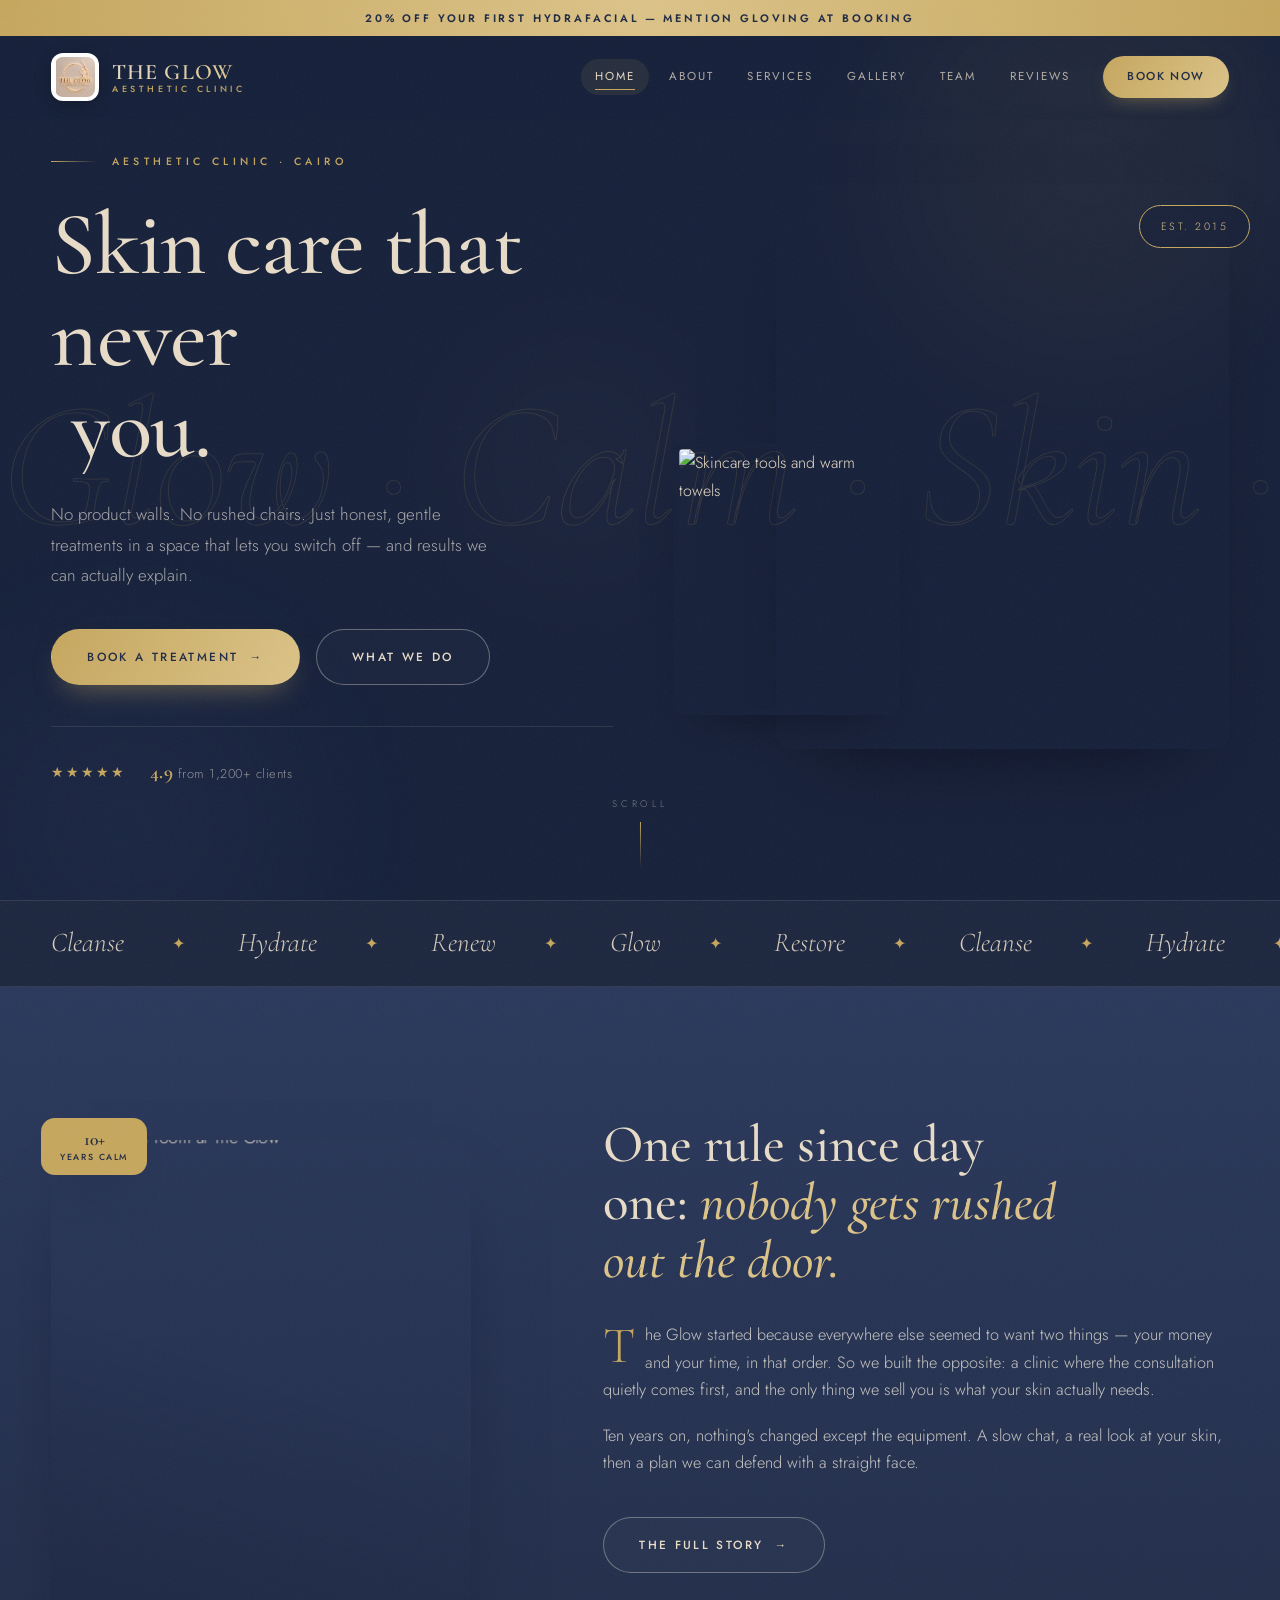
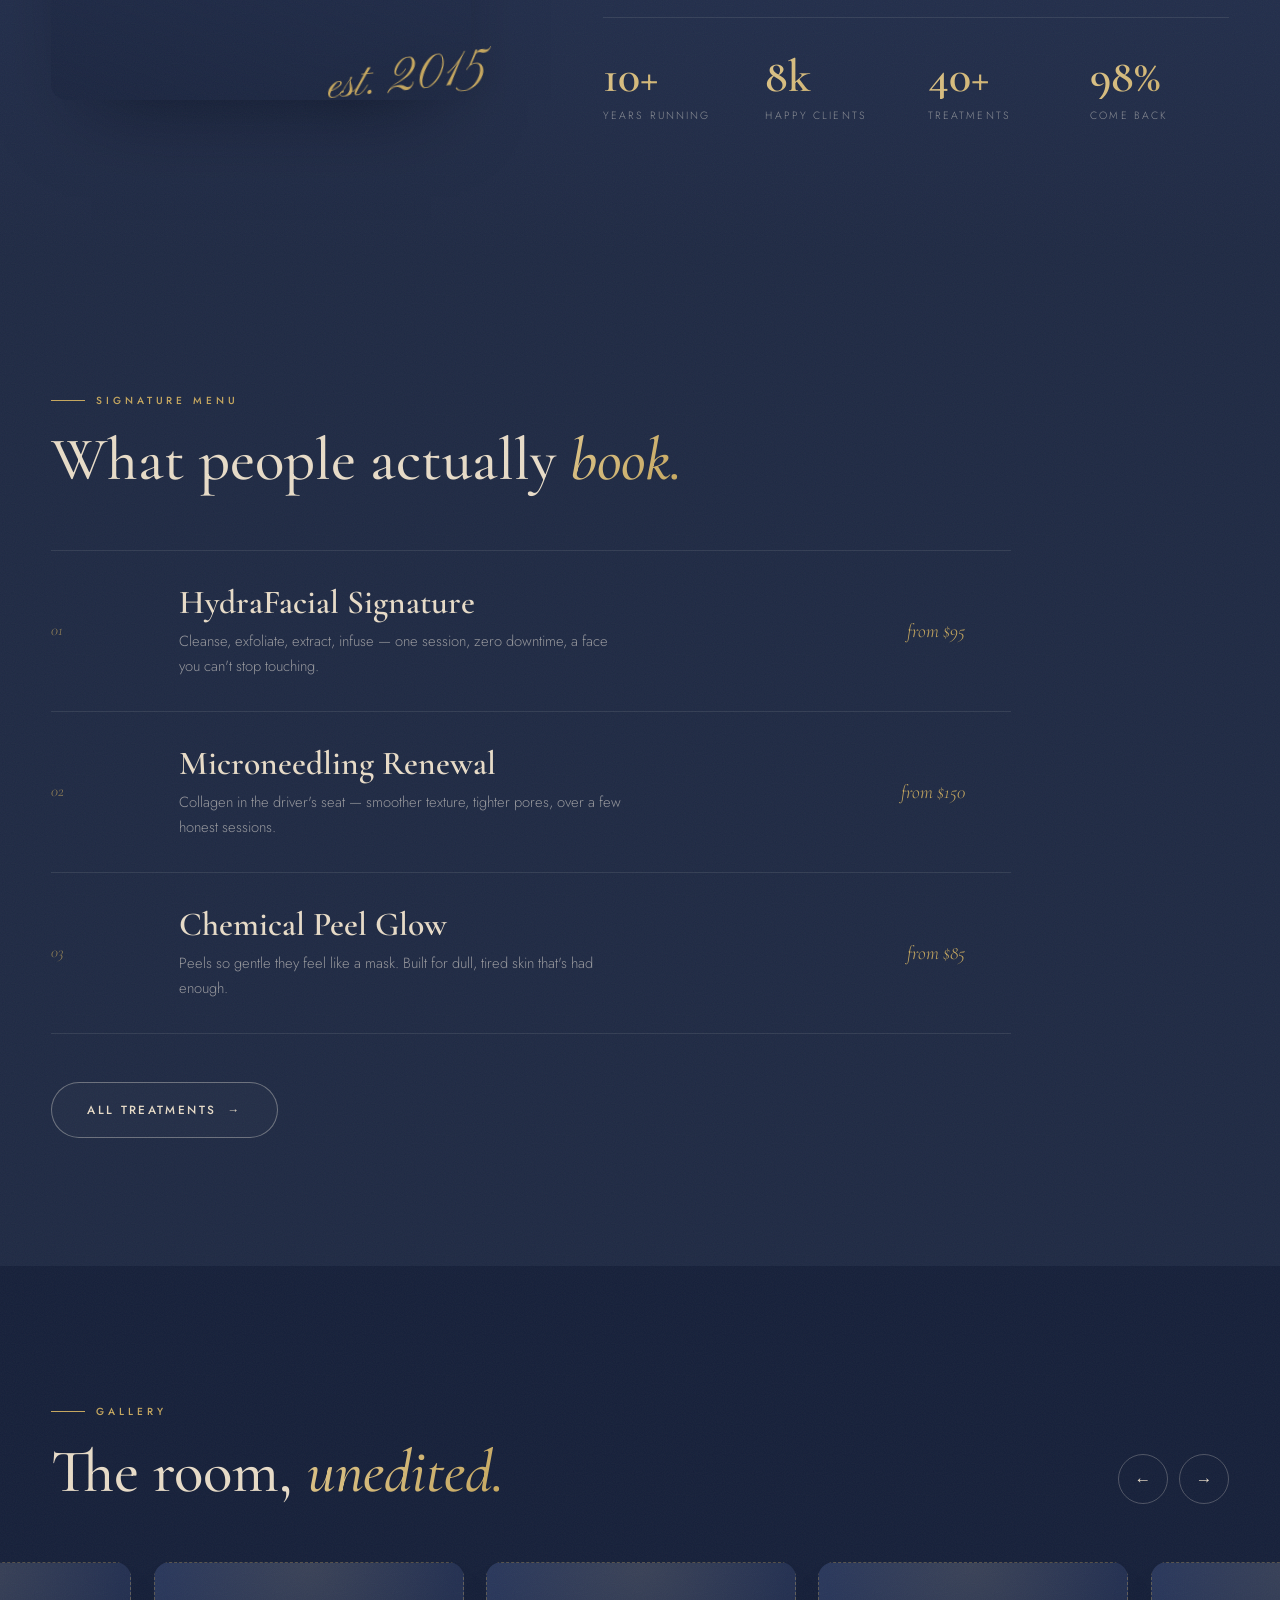
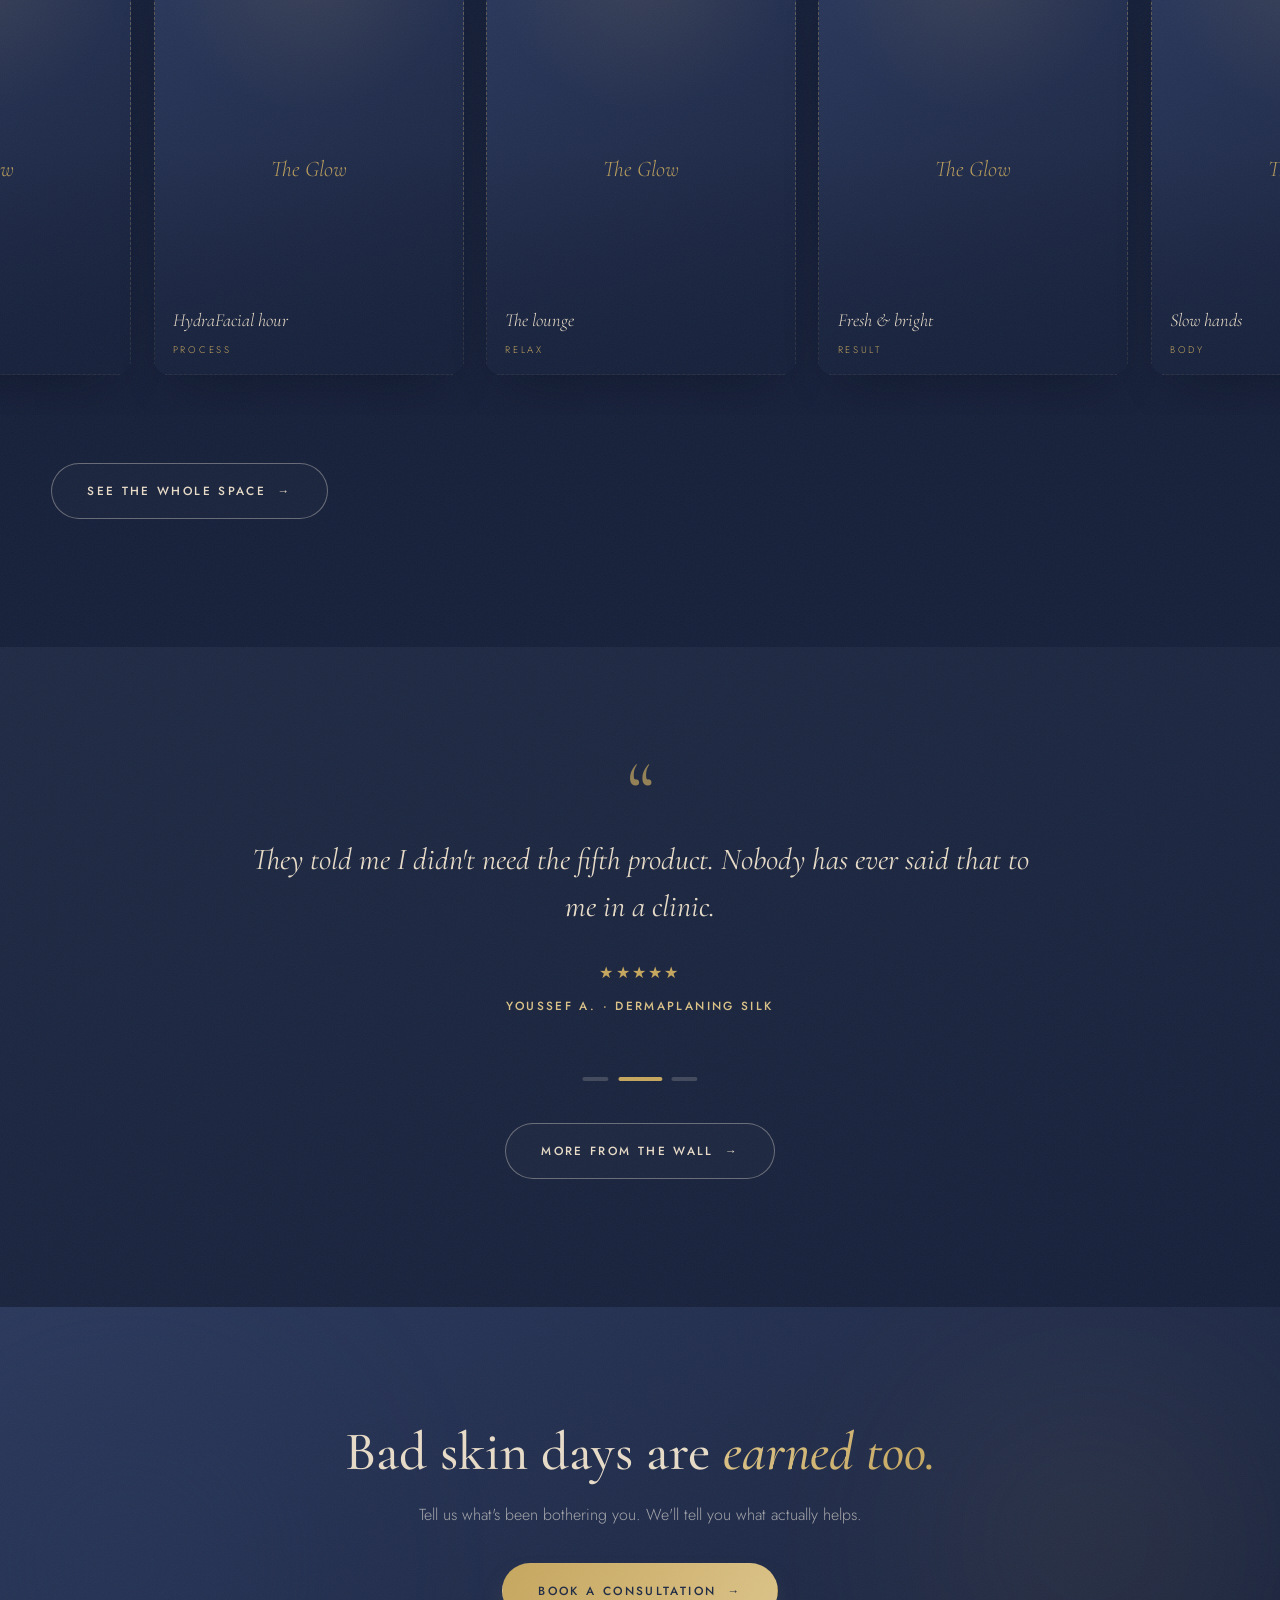
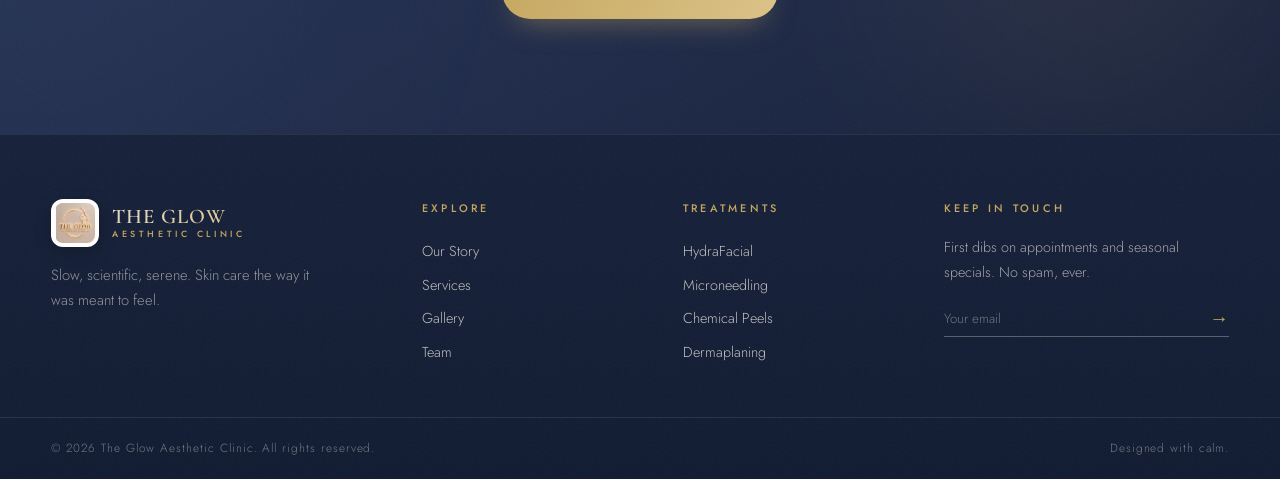
==== index.html @ 3f2040c8 "Initial commit: The Glow aesthetic clinic website" ====
<!DOCTYPE html>
<html lang="en">
<head>
  <meta charset="UTF-8">
  <meta name="viewport" content="width=device-width, initial-scale=1.0">
  <title>The Glow — Aesthetic Clinic</title>
  <meta name="description" content="The Glow Aesthetic Clinic — modern, calm skin rituals designed around you.">
  <link rel="preconnect" href="https://fonts.googleapis.com">
  <link rel="preconnect" href="https://fonts.gstatic.com" crossorigin>
  <link href="https://fonts.googleapis.com/css2?family=Cormorant+Garamond:ital,wght@0,300;0,400;0,500;0,600;0,700;1,300;1,400;1,500;1,600&family=Jost:wght@200;300;400;500;600&family=Pinyon+Script&display=swap" rel="stylesheet">
  <link rel="stylesheet" href="css/style.css">
</head>
<body>

  <div class="progress-bar"></div>

  <div class="loader" aria-hidden="true">
    <div class="ring"><img src="assets/logo.jpg" alt=""></div>
  </div>

  <header class="site-header" id="siteHeader">
    <div class="announce">20% off your first HydraFacial — mention GLOVING at booking</div>
    <div class="container header-inner">
      <a href="index.html" class="brand" aria-label="The Glow — home">
        <img class="brand-mark" src="assets/logo.jpg" alt="The Glow logo">
        <span class="brand-text">
          <span class="brand-name">The Glow</span>
          <span class="brand-sub">Aesthetic Clinic</span>
        </span>
      </a>
      <nav class="nav" aria-label="Primary">
        <a href="index.html" class="nav-link active">Home</a>
        <a href="about.html" class="nav-link">About</a>
        <a href="services.html" class="nav-link">Services</a>
        <a href="gallery.html" class="nav-link">Gallery</a>
        <a href="team.html" class="nav-link">Team</a>
        <a href="reviews.html" class="nav-link">Reviews</a>
        <a href="contact.html" class="nav-link nav-cta">Book Now</a>
      </nav>
      <button class="nav-toggle" id="navToggle" aria-label="Open menu" aria-expanded="false">
        <span></span><span></span><span></span>
      </button>
    </div>
  </header>

  <div class="mobile-menu" id="mobileMenu" aria-hidden="true">
    <nav aria-label="Mobile">
      <a href="index.html">Home</a>
      <a href="about.html">About</a>
      <a href="services.html">Services</a>
      <a href="gallery.html">Gallery</a>
      <a href="team.html">Team</a>
      <a href="reviews.html">Reviews</a>
      <a href="contact.html" class="mobile-cta">Book Now</a>
    </nav>
  </div>

  <main>

    <section class="hero" id="home">
      <div class="aurora" aria-hidden="true"><span class="blob b1"></span><span class="blob b2"></span><span class="blob b3"></span></div>
      <span class="watermark" aria-hidden="true">Glow · Calm · Skin · Glow · Calm · Skin · </span>

      <div class="container hero-grid">
        <div class="hero-copy">
          <p class="hero-overline">Aesthetic Clinic · Cairo</p>
          <h1 class="hero-title">
            <span class="line"><span>Skin care that</span></span>
            <span class="line"><span>never&nbsp;<span class="rot-wrap"><span class="rot" id="rot" data-words="hurried,rushed,pushy,sold">hurried</span></span>&nbsp;you.</span></span>
          </h1>
          <p class="hero-sub">No product walls. No rushed chairs. Just honest, gentle treatments in a space that lets you switch off — and results we can actually explain.</p>
          <div class="hero-cta">
            <a href="contact.html" class="btn btn-primary">Book a treatment <span class="arrow">→</span></a>
            <a href="services.html" class="btn btn-ghost">What we do</a>
          </div>
          <div class="hero-trust">
            <div class="stars" aria-label="Rated 4.9 out of 5"><span>★</span><span>★</span><span>★</span><span>★</span><span>★</span></div>
            <p><strong>4.9</strong> from 1,200+ clients</p>
          </div>
        </div>

        <div class="hero-media">
          <figure class="hero-main">
            <img src="assets/gallery/hero-1.jpg" alt="Client relaxing during a facial at The Glow">
          </figure>
          <figure class="hero-accent">
            <img src="assets/gallery/hero-2.jpg" alt="Skincare tools and warm towels">
          </figure>
          <span class="hero-chip">Est. 2015</span>
        </div>
      </div>

      <div class="hero-scroll" aria-hidden="true">Scroll</div>
    </section>

    <div class="marquee" aria-hidden="true">
      <div class="container">
        <div class="marquee-track">
          <span>Cleanse</span><span class="hl">✦</span><span>Hydrate</span><span class="hl">✦</span><span>Renew</span><span class="hl">✦</span><span>Glow</span><span class="hl">✦</span><span>Restore</span><span class="hl">✦</span>
          <span>Cleanse</span><span class="hl">✦</span><span>Hydrate</span><span class="hl">✦</span><span>Renew</span><span class="hl">✦</span><span>Glow</span><span class="hl">✦</span><span>Restore</span><span class="hl">✦</span>
        </div>
      </div>
    </div>

    <section class="story section" id="story">
      <div class="container story-grid">
        <div class="story-visual reveal reveal-left">
          <figure class="story-media">
            <img src="assets/gallery/about.jpg" alt="The treatment room at The Glow">
          </figure>
          <span class="story-stamp">est. 2015</span>
          <span class="story-exp">10+<small>Years calm</small></span>
        </div>
        <div class="story-copy">
          <h2 class="story-heading reveal">One rule since day one: <em>nobody gets rushed out the door.</em></h2>
          <div class="body-text reveal" style="--d:.1s">
            <p>The Glow started because everywhere else seemed to want two things — your money and your time, in that order. So we built the opposite: a clinic where the consultation quietly comes first, and the only thing we sell you is what your skin actually needs.</p>
            <p>Ten years on, nothing's changed except the equipment. A slow chat, a real look at your skin, then a plan we can defend with a straight face.</p>
          </div>
          <a href="about.html" class="btn btn-ghost reveal" style="--d:.16s">The full story <span class="arrow">→</span></a>
          <div class="stats reveal" style="--d:.22s">
            <div class="stat">
              <span class="stat-num" data-count="10" data-suffix="+">0</span>
              <span class="stat-label">Years running</span>
            </div>
            <div class="stat">
              <span class="stat-num" data-count="8" data-suffix="k">0</span>
              <span class="stat-label">Happy clients</span>
            </div>
            <div class="stat">
              <span class="stat-num" data-count="40" data-suffix="+">0</span>
              <span class="stat-label">Treatments</span>
            </div>
            <div class="stat">
              <span class="stat-num" data-count="98" data-suffix="%">0</span>
              <span class="stat-label">Come back</span>
            </div>
          </div>
        </div>
      </div>
    </section>

    <section class="services section" id="services">
      <div class="container">
        <div class="section-head">
          <p class="eyebrow reveal">Signature menu</p>
          <h2 class="section-title reveal" style="--d:.08s">What people actually <em>book.</em></h2>
        </div>
        <div class="svc-list">
          <article class="svc-row reveal" onclick="location.href='services.html'">
            <span class="svc-index">01</span>
            <div>
              <h3>HydraFacial Signature</h3>
              <p>Cleanse, exfoliate, extract, infuse — one session, zero downtime, a face you can't stop touching.</p>
            </div>
            <div class="svc-meta">
              <span class="svc-price">from $95</span>
              <span class="svc-arrow">→</span>
            </div>
          </article>
          <article class="svc-row reveal" style="--d:.08s" onclick="location.href='services.html'">
            <span class="svc-index">02</span>
            <div>
              <h3>Microneedling Renewal</h3>
              <p>Collagen in the driver's seat — smoother texture, tighter pores, over a few honest sessions.</p>
            </div>
            <div class="svc-meta">
              <span class="svc-price">from $150</span>
              <span class="svc-arrow">→</span>
            </div>
          </article>
          <article class="svc-row reveal" style="--d:.16s" onclick="location.href='services.html'">
            <span class="svc-index">03</span>
            <div>
              <h3>Chemical Peel Glow</h3>
              <p>Peels so gentle they feel like a mask. Built for dull, tired skin that's had enough.</p>
            </div>
            <div class="svc-meta">
              <span class="svc-price">from $85</span>
              <span class="svc-arrow">→</span>
            </div>
          </article>
        </div>
        <a href="services.html" class="btn btn-ghost reveal mt-3">All treatments <span class="arrow">→</span></a>
      </div>
    </section>

    <section class="gallery section" id="gallery">
      <div class="container">
        <div class="section-head" style="display:flex;align-items:flex-end;justify-content:space-between;gap:1.5rem;flex-wrap:wrap">
          <div>
            <p class="eyebrow reveal">Gallery</p>
            <h2 class="section-title reveal" style="--d:.08s">The room, <em>unedited.</em></h2>
          </div>
          <div class="gallery-nav reveal" style="--d:.14s">
            <button class="nav-btn" id="galleryPrev" aria-label="Scroll left">←</button>
            <button class="nav-btn" id="galleryNext" aria-label="Scroll right">→</button>
          </div>
        </div>
      </div>
      <div class="gallery-track" id="autoTrack">
        <figure class="g-card">
          <img src="assets/gallery/glow-1.jpg" alt="The calm treatment room" loading="lazy">
          <figcaption>The calm room<small>Treatment</small></figcaption>
        </figure>
        <figure class="g-card">
          <img src="assets/gallery/glow-2.jpg" alt="HydraFacial in progress" loading="lazy">
          <figcaption>HydraFacial hour<small>Process</small></figcaption>
        </figure>
        <figure class="g-card">
          <img src="assets/gallery/glow-3.jpg" alt="The lounge" loading="lazy">
          <figcaption>The lounge<small>Relax</small></figcaption>
        </figure>
        <figure class="g-card">
          <img src="assets/gallery/glow-4.jpg" alt="Fresh after treatment" loading="lazy">
          <figcaption>Fresh &amp; bright<small>Result</small></figcaption>
        </figure>
        <figure class="g-card">
          <img src="assets/gallery/glow-5.jpg" alt="Massage detail" loading="lazy">
          <figcaption>Slow hands<small>Body</small></figcaption>
        </figure>
      </div>
      <div class="container">
        <a href="gallery.html" class="btn btn-ghost reveal mt-3">See the whole space <span class="arrow">→</span></a>
      </div>
    </section>

    <section class="reviews section">
      <div class="container">
        <div class="review-stage">
          <div class="review-slide active">
            <span class="quote-mark">“</span>
            <blockquote><p>Came in stressed, left lighter. Nobody tried to sell me anything once.</p></blockquote>
            <footer>
              <div class="stars">★★★★★</div>
              <cite>Sarah M. · HydraFacial Signature</cite>
            </footer>
          </div>
          <div class="review-slide">
            <span class="quote-mark">“</span>
            <blockquote><p>They told me I didn't need the fifth product. Nobody has ever said that to me in a clinic.</p></blockquote>
            <footer>
              <div class="stars">★★★★★</div>
              <cite>Youssef A. · Dermaplaning Silk</cite>
            </footer>
          </div>
          <div class="review-slide">
            <span class="quote-mark">“</span>
            <blockquote><p>The room is silent, the products smell unreal, and nobody rushes you. Only place I trust with my face.</p></blockquote>
            <footer>
              <div class="stars">★★★★★</div>
              <cite>Lamar H. · Microneedling Renewal</cite>
            </footer>
          </div>
          <div class="review-dots">
            <button class="dot active" data-slide="0" aria-label="Review 1"></button>
            <button class="dot" data-slide="1" aria-label="Review 2"></button>
            <button class="dot" data-slide="2" aria-label="Review 3"></button>
          </div>
        </div>
        <div class="center mt-3">
          <a href="reviews.html" class="btn btn-ghost reveal">More from the wall <span class="arrow">→</span></a>
        </div>
      </div>
    </section>

    <section class="cta-band section">
      <div class="aurora" aria-hidden="true"><span class="blob b1"></span><span class="blob b2"></span></div>
      <div class="container">
        <h2>Bad skin days are <em>earned too.</em></h2>
        <p>Tell us what's been bothering you. We'll tell you what actually helps.</p>
        <a href="contact.html" class="btn btn-primary">Book a consultation <span class="arrow">→</span></a>
      </div>
    </section>

  </main>

  <footer class="footer">
    <div class="container footer-grid">
      <div class="footer-brand">
        <a href="index.html" class="brand">
          <img class="brand-mark" src="assets/logo.jpg" alt="The Glow logo">
          <span class="brand-text">
            <span class="brand-name">The Glow</span>
            <span class="brand-sub">Aesthetic Clinic</span>
          </span>
        </a>
        <p class="footer-note">Slow, scientific, serene. Skin care the way it was meant to feel.</p>
      </div>
      <div class="footer-col">
        <h4>Explore</h4>
        <a href="about.html">Our Story</a>
        <a href="services.html">Services</a>
        <a href="gallery.html">Gallery</a>
        <a href="team.html">Team</a>
      </div>
      <div class="footer-col">
        <h4>Treatments</h4>
        <a href="services.html">HydraFacial</a>
        <a href="services.html">Microneedling</a>
        <a href="services.html">Chemical Peels</a>
        <a href="services.html">Dermaplaning</a>
      </div>
      <div class="footer-col">
        <h4>Keep in touch</h4>
        <p class="footer-contact">First dibs on appointments and seasonal specials. No spam, ever.</p>
        <form class="newsletter" id="newsletterForm">
          <input type="email" placeholder="Your email" aria-label="Email address" required>
          <button type="submit" aria-label="Subscribe">→</button>
        </form>
      </div>
    </div>
    <div class="footer-bottom">
      <div class="container" style="display:flex;justify-content:space-between;gap:1rem;flex-wrap:wrap">
        <p>© <span id="year"></span> The Glow Aesthetic Clinic. All rights reserved.</p>
        <p>Designed with calm.</p>
      </div>
    </div>
  </footer>

  <button class="to-top" id="toTop" aria-label="Back to top">↑</button>

  <script src="js/main.js"></script>
</body>
</html>
---- css/style.css ----
/* ============================================================
   THE GLOW — AESTHETIC CLINIC
   Redesign v3 · alive motion system
   Palette kept: navy / beige / gold
   ============================================================ */
:root {
  --navy: #1F2A44;
  --navy-soft: #2A385C;
  --navy-deep: #16203A;
  --beige: #E8DCC8;
  --beige-light: #F5EFE3;
  --beige-pale: #FBF7EF;
  --gold: #C6A75E;
  --gold-light: #DCC388;
  --ink: #232C3F;
  --muted: #7A8498;
  --serif: "Cormorant Garamond", Georgia, serif;
  --sans: "Jost", "Segoe UI", Arial, sans-serif;
  --script: "Pinyon Script", "Brush Script MT", cursive;
  --gold-soft: rgba(198, 167, 94, 0.16);
  --glass: rgba(245, 239, 227, 0.06);
  --line: rgba(245, 239, 227, 0.1);
  --shadow: 0 40px 80px -40px rgba(4, 8, 20, 0.55);
  --shadow-soft: 0 24px 48px -24px rgba(4, 8, 20, 0.45);
  --radius: 16px;
  --radius-sm: 10px;
  --ease: cubic-bezier(0.16, 1, 0.3, 1);
  --ease-bounce: cubic-bezier(0.34, 1.56, 0.64, 1);
}

* { margin: 0; padding: 0; box-sizing: border-box; }
html { scroll-behavior: smooth; }
html.lock { overflow: hidden; }

body {
  font-family: var(--sans);
  font-weight: 300;
  color: var(--beige);
  background: var(--navy-deep);
  line-height: 1.7;
  overflow-x: hidden;
  -webkit-font-smoothing: antialiased;
  text-rendering: optimizeLegibility;
}

/* film grain texture overlay */
body::after {
  content: "";
  position: fixed;
  inset: 0;
  z-index: 9990;
  pointer-events: none;
  opacity: 0.05;
  background-image: url("data:image/svg+xml,%3Csvg xmlns='http://www.w3.org/2000/svg' width='120' height='120'%3E%3Cfilter id='n'%3E%3CfeTurbulence type='fractalNoise' baseFrequency='0.9' numOctaves='2'/%3E%3C/filter%3E%3Crect width='120' height='120' filter='url(%23n)' opacity='1'/%3E%3C/svg%3E");
}

img { display: block; max-width: 100%; }
a { color: inherit; text-decoration: none; }
ul { list-style: none; }
button { font-family: inherit; cursor: pointer; }
section { scroll-margin-top: 90px; position: relative; }
::selection { background: var(--gold); color: var(--navy); }

/* custom scrollbar */
::-webkit-scrollbar { width: 10px; }
::-webkit-scrollbar-track { background: var(--navy-deep); }
::-webkit-scrollbar-thumb { background: linear-gradient(var(--navy-soft), var(--navy)); border-radius: 8px; border: 2px solid var(--navy-deep); }
::-webkit-scrollbar-thumb:hover { background: var(--gold); }

.container { width: min(1240px, 92vw); margin-inline: auto; }
.section { padding: clamp(5rem, 10vw, 9rem) 0; }

/* ---------- scroll progress bar ---------- */
.progress-bar {
  position: fixed;
  top: 0; left: 0;
  height: 3px;
  width: 0%;
  background: linear-gradient(90deg, var(--gold), var(--gold-light), var(--beige));
  z-index: 10000;
  box-shadow: 0 0 12px rgba(198, 167, 94, 0.6);
}

/* ---------- loader ---------- */
.loader {
  position: fixed;
  inset: 0;
  z-index: 10001;
  background: var(--navy-deep);
  display: grid;
  place-items: center;
  transition: opacity 0.6s var(--ease), visibility 0.6s;
}
.loader.done { opacity: 0; visibility: hidden; pointer-events: none; }
.loader .ring {
  width: 74px;
  height: 74px;
  border-radius: 50%;
  border: 2px solid rgba(198, 167, 94, 0.2);
  border-top-color: var(--gold);
  animation: spin 0.9s linear infinite;
  display: grid;
  place-items: center;
}
.loader .ring img { width: 46px; height: 46px; border-radius: 50%; object-fit: contain; padding: 3px; background: #fff; }

/* ---------- custom cursor ---------- */
.cursor-dot,
.cursor-ring { position: fixed; top: 0; left: 0; pointer-events: none; z-index: 10002; border-radius: 50%; }
.cursor-dot {
  width: 8px; height: 8px;
  background: var(--gold);
  transform: translate(-50%, -50%);
  transition: width 0.25s var(--ease), height 0.25s var(--ease), background 0.25s;
}
.cursor-ring {
  width: 38px; height: 38px;
  border: 1px solid rgba(198, 167, 94, 0.55);
  transform: translate(-50%, -50%);
  transition: width 0.3s var(--ease), height 0.3s var(--ease), border-color 0.3s;
}
.cursor-clean body.has-cursor, .cursor-clean body.has-cursor a, .cursor-clean body.has-cursor button { cursor: none; }
.cursor-dot.is-active { width: 14px; height: 14px; background: var(--gold-light); }
.cursor-ring.is-active { width: 56px; height: 56px; border-color: var(--gold-light); }
@media (hover: none), (pointer: coarse) { .cursor-dot, .cursor-ring { display: none; } }

/* ---------- aurora background blobs ---------- */
.aurora { position: absolute; inset: 0; overflow: hidden; pointer-events: none; z-index: 0; }
.aurora .blob {
  position: absolute;
  border-radius: 50%;
  filter: blur(90px);
  opacity: 0.5;
  animation: drift 18s var(--ease) infinite alternate;
}
.aurora .blob.b1 { width: 46vw; height: 46vw; min-width: 420px; min-height: 420px; background: radial-gradient(circle, rgba(198, 167, 94, 0.22), transparent 65%); top: -14%; right: -8%; }
.aurora .blob.b2 { width: 40vw; height: 40vw; min-width: 380px; min-height: 380px; background: radial-gradient(circle, rgba(42, 56, 92, 0.85), transparent 65%); bottom: -20%; left: -10%; animation-delay: -6s; }
.aurora .blob.b3 { width: 30vw; height: 30vw; min-width: 300px; min-height: 300px; background: radial-gradient(circle, rgba(220, 195, 136, 0.12), transparent 65%); top: 30%; left: 30%; animation-delay: -12s; }
@keyframes drift {
  0% { transform: translate3d(0, 0, 0) scale(1); }
  50% { transform: translate3d(-4%, 6%, 0) scale(1.08); }
  100% { transform: translate3d(5%, -5%, 0) scale(0.96); }
}
@keyframes spin { to { transform: rotate(360deg); } }

/* ---------- page enter ---------- */
.page-enter { animation: pageIn 0.9s var(--ease) both; }
@keyframes pageIn { from { opacity: 0; transform: translateY(14px); } to { opacity: 1; transform: none; } }

/* ---------- reveal (scroll) ---------- */
.reveal {
  opacity: 0;
  transform: translateY(30px) scale(0.985);
  filter: blur(6px);
  transition: opacity 0.9s var(--ease), transform 0.9s var(--ease), filter 0.9s var(--ease);
  transition-delay: var(--d, 0s);
  will-change: opacity, transform, filter;
}
.reveal.in { opacity: 1; transform: none; filter: blur(0); }
.reveal-left { transform: translateX(-40px); }
.reveal-right { transform: translateX(40px); }
.reveal-scale { transform: scale(0.9); }
.reveal.in { transform: none; }

/* ---------- buttons ---------- */
.btn {
  position: relative;
  display: inline-flex;
  align-items: center;
  gap: 0.7rem;
  font-family: var(--sans);
  font-size: 0.74rem;
  font-weight: 500;
  letter-spacing: 0.2em;
  text-transform: uppercase;
  padding: 1.05rem 2.2rem;
  border-radius: 999px;
  border: 1px solid transparent;
  overflow: hidden;
  isolation: isolate;
  transition: color 0.35s var(--ease), border-color 0.35s var(--ease), transform 0.35s var(--ease), box-shadow 0.35s var(--ease);
}
.btn::before {
  content: "";
  position: absolute;
  inset: 0;
  z-index: -1;
  background: linear-gradient(115deg, transparent 30%, rgba(255, 255, 255, 0.28) 50%, transparent 70%);
  transform: translateX(-120%);
  transition: transform 0.6s var(--ease);
}
.btn:hover::before { transform: translateX(120%); }
.btn-primary {
  background: linear-gradient(120deg, var(--gold), var(--gold-light));
  color: var(--navy);
  box-shadow: 0 14px 30px -14px rgba(198, 167, 94, 0.55);
}
.btn-primary:hover { transform: translateY(-2px); box-shadow: 0 20px 40px -16px rgba(198, 167, 94, 0.7); color: var(--navy); }
.btn-ghost { border-color: rgba(245, 239, 227, 0.35); color: var(--beige); background: rgba(245, 239, 227, 0.02); }
.btn-ghost:hover { border-color: var(--gold); color: var(--gold-light); transform: translateY(-2px); box-shadow: inset 0 0 0 1px rgba(198, 167, 94, 0.2); }
.btn .arrow { display: inline-block; transition: transform 0.35s var(--ease); }
.btn:hover .arrow { transform: translateX(5px); }
.btn-block { width: 100%; justify-content: center; }

/* ---------- announcement bar (inside header, collapses on scroll) ---------- */
.announce {
  position: relative;
  z-index: 802;
  background: linear-gradient(90deg, var(--gold), var(--gold-light), var(--gold));
  color: var(--navy);
  text-align: center;
  padding: 0.55rem 1rem;
  font-size: 0.68rem;
  font-weight: 600;
  letter-spacing: 0.26em;
  text-transform: uppercase;
  overflow: hidden;
  white-space: nowrap;
  transition: padding 0.4s var(--ease), height 0.4s var(--ease), opacity 0.4s;
}
.site-header.scrolled .announce { padding-top: 0; padding-bottom: 0; height: 0; opacity: 0; }

/* ---------- header ---------- */
.site-header {
  position: fixed;
  top: 0; left: 0; right: 0;
  z-index: 800;
  background: rgba(22, 32, 58, 0.35);
  backdrop-filter: blur(18px);
  -webkit-backdrop-filter: blur(18px);
  border-bottom: 1px solid transparent;
  transition: background 0.45s var(--ease), border-color 0.45s var(--ease), box-shadow 0.45s var(--ease);
}
.site-header.scrolled {
  background: rgba(22, 32, 58, 0.82);
  border-bottom-color: var(--line);
  box-shadow: 0 14px 40px -24px rgba(0, 0, 0, 0.6);
}
.header-inner {
  display: flex;
  align-items: center;
  justify-content: space-between;
  gap: 1rem;
  padding: 1.05rem 0;
  transition: padding 0.45s var(--ease);
}
.site-header.scrolled .header-inner { padding: 0.72rem 0; }

.brand { display: flex; align-items: center; gap: 0.8rem; color: var(--beige); }
.brand-mark {
  width: 48px; height: 48px;
  flex: none;
  object-fit: contain;
  padding: 4px;
  background: #fff;
  border-radius: 12px;
  transition: transform 0.5s var(--ease-bounce), box-shadow 0.5s;
  box-shadow: 0 4px 16px rgba(0, 0, 0, 0.25);
}
.brand:hover .brand-mark { transform: rotate(-6deg) scale(1.06); }
.brand-text { display: flex; flex-direction: column; line-height: 1.1; }
.brand-name {
  font-family: var(--serif);
  font-weight: 600;
  font-size: 1.38rem;
  letter-spacing: 0.05em;
  text-transform: uppercase;
  background: linear-gradient(120deg, var(--beige), var(--gold-light));
  -webkit-background-clip: text;
  background-clip: text;
  -webkit-text-fill-color: transparent;
}
.brand-sub {
  font-family: var(--sans);
  font-size: 0.56rem;
  font-weight: 500;
  letter-spacing: 0.4em;
  text-transform: uppercase;
  color: var(--gold);
}

.nav { display: flex; align-items: center; gap: 0.4rem; }
.nav-link {
  position: relative;
  font-size: 0.72rem;
  font-weight: 400;
  letter-spacing: 0.18em;
  text-transform: uppercase;
  color: var(--beige);
  opacity: 0.75;
  padding: 0.5rem 0.85rem;
  border-radius: 999px;
  transition: opacity 0.3s var(--ease), background 0.3s var(--ease), color 0.3s var(--ease);
}
.nav-link::after {
  content: "";
  position: absolute;
  left: 0.85rem; right: 0.85rem; bottom: 0.28rem;
  height: 1px;
  background: var(--gold);
  transform: scaleX(0);
  transform-origin: right;
  transition: transform 0.4s var(--ease);
}
.nav-link:hover, .nav-link.active { opacity: 1; }
.nav-link:hover::after, .nav-link.active::after { transform: scaleX(1); transform-origin: left; }
.nav-link.active { background: rgba(198, 167, 94, 0.1); }

.nav-cta {
  margin-left: 0.8rem;
  background: linear-gradient(120deg, var(--gold), var(--gold-light));
  color: var(--navy);
  padding: 0.68rem 1.5rem;
  border-radius: 999px;
  letter-spacing: 0.14em;
  font-weight: 500;
  opacity: 1;
  box-shadow: 0 8px 20px -10px rgba(198, 167, 94, 0.6);
  transition: transform 0.3s var(--ease-bounce), box-shadow 0.3s;
}
.nav-cta::after { display: none; }
.nav-cta:hover { transform: translateY(-2px) scale(1.03); box-shadow: 0 14px 30px -12px rgba(198, 167, 94, 0.75); }
.nav-cta.active { background: var(--beige); }

/* hamburger */
.nav-toggle {
  display: none;
  flex-direction: column;
  gap: 5px;
  background: none;
  border: 0;
  padding: 8px;
  z-index: 900;
}
.nav-toggle span {
  width: 26px; height: 2px;
  background: var(--beige);
  border-radius: 2px;
  transition: transform 0.4s var(--ease), opacity 0.3s var(--ease), width 0.4s var(--ease);
}
.nav-toggle.open span:nth-child(1) { transform: translateY(7px) rotate(45deg); }
.nav-toggle.open span:nth-child(2) { opacity: 0; }
.nav-toggle.open span:nth-child(3) { transform: translateY(-7px) rotate(-45deg); width: 26px; }

.mobile-menu {
  position: fixed;
  inset: 0;
  z-index: 850;
  background: linear-gradient(160deg, var(--navy-deep), var(--navy));
  display: flex;
  align-items: center;
  justify-content: center;
  opacity: 0;
  visibility: hidden;
  transition: opacity 0.5s var(--ease), visibility 0.5s;
}
.mobile-menu.open { opacity: 1; visibility: visible; }
.mobile-menu::before {
  content: "";
  position: absolute;
  top: -20%; right: -10%;
  width: 60vw; height: 60vw;
  background: radial-gradient(circle, rgba(198, 167, 94, 0.14), transparent 65%);
  pointer-events: none;
}
.mobile-menu nav { display: flex; flex-direction: column; gap: 0.2rem; text-align: center; position: relative; z-index: 1; }
.mobile-menu a {
  font-family: var(--serif);
  font-size: 2.3rem;
  color: var(--beige);
  padding: 0.5rem 0;
  opacity: 0;
  transform: translateY(22px);
  transition: opacity 0.5s var(--ease), transform 0.5s var(--ease), color 0.3s;
}
.mobile-menu.open a { opacity: 1; transform: none; }
.mobile-menu.open a:nth-child(1) { transition-delay: 0.08s; }
.mobile-menu.open a:nth-child(2) { transition-delay: 0.14s; }
.mobile-menu.open a:nth-child(3) { transition-delay: 0.2s; }
.mobile-menu.open a:nth-child(4) { transition-delay: 0.26s; }
.mobile-menu.open a:nth-child(5) { transition-delay: 0.32s; }
.mobile-menu.open a:nth-child(6) { transition-delay: 0.38s; }
.mobile-menu.open a:nth-child(7) { transition-delay: 0.44s; }
.mobile-menu a:hover { color: var(--gold); transform: scale(1.06); }
.mobile-cta {
  font-family: var(--sans) !important;
  font-size: 0.82rem !important;
  letter-spacing: 0.28em;
  text-transform: uppercase;
  border: 1px solid var(--gold);
  border-radius: 999px;
  padding: 0.9rem 2.6rem;
  width: max-content;
  margin-inline: auto;
  margin-top: 1rem;
}

/* ============================================================
   HERO
   ============================================================ */
.hero {
  min-height: 100vh;
  display: flex;
  align-items: center;
  padding: clamp(7rem, 12vh, 9rem) 0 5rem;
  overflow: hidden;
  position: relative;
}
.hero .container { position: relative; z-index: 2; }
.hero-grid {
  display: grid;
  grid-template-columns: 1.02fr 0.98fr;
  gap: clamp(2.5rem, 6vw, 5.5rem);
  align-items: center;
}

.hero-overline {
  display: inline-flex;
  align-items: center;
  gap: 0.9rem;
  font-size: 0.66rem;
  font-weight: 500;
  letter-spacing: 0.42em;
  text-transform: uppercase;
  color: var(--gold);
  margin-bottom: 1.8rem;
}
.hero-overline::before {
  content: "";
  width: 46px;
  height: 1px;
  background: linear-gradient(90deg, var(--gold), transparent);
  animation: lineGrow 1.4s var(--ease) both;
}
@keyframes lineGrow { from { transform: scaleX(0); } to { transform: scaleX(1); } }

.hero-title {
  font-family: var(--serif);
  font-weight: 500;
  font-size: clamp(3rem, 7.4vw, 5.6rem);
  line-height: 1.02;
  color: var(--beige);
  letter-spacing: -0.015em;
}
.hero-title .line { display: block; overflow: hidden; }
.hero-title .line > span { display: block; transform: translateY(110%); animation: riseIn 1s var(--ease) forwards; }
.hero-title .line:nth-child(2) > span { animation-delay: 0.12s; }
.hero-title .line:nth-child(3) > span { animation-delay: 0.24s; }
@keyframes riseIn { to { transform: translateY(0); } }
.hero-title em {
  font-style: italic;
  background: linear-gradient(120deg, var(--gold-light), var(--gold), var(--beige));
  background-size: 200% auto;
  -webkit-background-clip: text;
  background-clip: text;
  -webkit-text-fill-color: transparent;
  animation: shimmer 5s linear infinite;
}
@keyframes shimmer { to { background-position: 200% center; } }

/* rotating word */
.rot-wrap { display: inline-block; min-width: 0.72em; text-align: center; position: relative; }
.rot {
  display: inline-block;
  font-style: italic;
  background: linear-gradient(120deg, var(--gold-light), var(--gold), var(--beige));
  -webkit-background-clip: text;
  background-clip: text;
  -webkit-text-fill-color: transparent;
}
.rot.swap-out { animation: rollOut 0.4s var(--ease) forwards; }
.rot.swap-in { animation: rollIn 0.5s var(--ease) forwards; }
@keyframes rollOut { to { opacity: 0; transform: translateY(-30px) rotateX(-40deg); } }
@keyframes rollIn { from { opacity: 0; transform: translateY(30px) rotateX(40deg); } to { opacity: 1; transform: none; } }

.hero-sub {
  margin-top: 1.6rem;
  max-width: 44ch;
  color: rgba(245, 239, 227, 0.66);
  font-size: 1.06rem;
  line-height: 1.8;
}
.hero-cta { display: flex; gap: 1rem; flex-wrap: wrap; margin-top: 2.4rem; }

.hero-trust {
  margin-top: 2.6rem;
  padding-top: 1.8rem;
  border-top: 1px solid var(--line);
  display: flex;
  align-items: center;
  gap: 1.5rem;
  flex-wrap: wrap;
}
.hero-trust p { font-size: 0.8rem; color: rgba(245, 239, 227, 0.55); letter-spacing: 0.04em; }
.hero-trust p strong { font-family: var(--serif); font-size: 1.2rem; color: var(--gold); }
.stars { color: var(--gold); letter-spacing: 0.14em; font-size: 0.85rem; }

/* hero media */
.hero-media { position: relative; perspective: 1000px; }
.hero-main {
  width: 84%;
  margin-left: auto;
  aspect-ratio: 4/5;
  border-radius: 4px 4px var(--radius) var(--radius);
  overflow: hidden;
  position: relative;
  box-shadow: var(--shadow);
  animation: floatIn 1.2s var(--ease-bounce) both;
  animation-delay: 0.35s;
}
@keyframes floatIn { from { opacity: 0; transform: translateY(40px) rotate(2deg); } to { opacity: 1; transform: none; } }
.hero-main img {
  width: 100%; height: 112%; object-fit: cover;
  transform: translateY(-5%);
  will-change: transform;
  filter: saturate(0.92) contrast(1.02);
}
.hero-accent {
  position: absolute;
  left: -3%;
  bottom: 6%;
  width: 42%;
  aspect-ratio: 1/1.2;
  border-radius: var(--radius-sm);
  overflow: hidden;
  border: 6px solid var(--navy-deep);
  box-shadow: var(--shadow-soft);
  z-index: 3;
  animation: floaty 6s var(--ease) infinite alternate;
}
@keyframes floaty { from { transform: translateY(0); } to { transform: translateY(-14px); } }
.hero-accent img { width: 100%; height: 100%; object-fit: cover; }

.hero-chip {
  position: absolute;
  top: 4%;
  right: -4%;
  z-index: 4;
  background: rgba(22, 32, 58, 0.7);
  backdrop-filter: blur(10px);
  border: 1px solid var(--gold);
  border-radius: 999px;
  padding: 0.7rem 1.3rem;
  font-size: 0.66rem;
  letter-spacing: 0.24em;
  text-transform: uppercase;
  color: var(--gold-light);
  animation: floaty 5s var(--ease) infinite alternate-reverse;
}

.hero-scroll {
  position: absolute;
  bottom: 2rem;
  left: 50%;
  transform: translateX(-50%);
  display: flex;
  flex-direction: column;
  align-items: center;
  gap: 0.6rem;
  font-size: 0.6rem;
  letter-spacing: 0.4em;
  text-transform: uppercase;
  color: rgba(245, 239, 227, 0.45);
  z-index: 2;
}
.hero-scroll::after {
  content: "";
  width: 1px;
  height: 46px;
  background: linear-gradient(180deg, var(--gold), transparent);
  animation: drip 1.8s var(--ease) infinite;
}
@keyframes drip { 0% { transform: scaleY(0); transform-origin: top; } 60% { transform: scaleY(1); transform-origin: top; } 100% { transform: scaleY(0); transform-origin: bottom; } }

/* watermark outlined text */
.watermark {
  pointer-events: none;
  position: absolute;
  font-family: var(--serif);
  font-style: italic;
  font-size: clamp(4rem, 14vw, 12rem);
  line-height: 1;
  color: transparent;
  -webkit-text-stroke: 1px rgba(198, 167, 94, 0.14);
  white-space: nowrap;
  z-index: 0;
  animation: watermark 40s linear infinite;
}
@keyframes watermark { from { transform: translateX(0); } to { transform: translateX(-50%); } }

/* ---------- marquee ---------- */
.marquee {
  border-top: 1px solid var(--line);
  border-bottom: 1px solid var(--line);
  background: rgba(245, 239, 227, 0.03);
  overflow: hidden;
  padding: 1.2rem 0;
}
.marquee-track {
  display: flex;
  align-items: center;
  gap: 3rem;
  width: max-content;
  white-space: nowrap;
  animation: marquee 24s linear infinite;
}
.marquee:hover .marquee-track { animation-play-state: paused; }
.marquee-track span {
  font-family: var(--serif);
  font-style: italic;
  font-size: 1.7rem;
  color: var(--beige);
  opacity: 0.9;
}
.marquee-track span.hl {
  color: var(--gold);
  font-style: normal;
  font-family: var(--sans);
  font-size: 1rem;
  letter-spacing: 0.3em;
  text-transform: uppercase;
  opacity: 1;
}
@keyframes marquee { to { transform: translateX(-50%); } }

/* ============================================================
   SECTION HEADINGS
   ============================================================ */
.section-head { margin-bottom: clamp(2.4rem, 5vw, 3.6rem); }
.section-title {
  font-family: var(--serif);
  font-weight: 500;
  font-size: clamp(2.3rem, 4.8vw, 3.8rem);
  line-height: 1.06;
  color: var(--beige);
  max-width: 22ch;
}
.section-title em {
  font-style: italic;
  background: linear-gradient(120deg, var(--gold-light), var(--gold));
  -webkit-background-clip: text;
  background-clip: text;
  -webkit-text-fill-color: transparent;
}
.eyebrow {
  display: inline-flex;
  align-items: center;
  gap: 0.7rem;
  font-size: 0.64rem;
  font-weight: 500;
  letter-spacing: 0.38em;
  text-transform: uppercase;
  color: var(--gold);
  margin-bottom: 1.2rem;
}
.eyebrow::before { content: ""; width: 34px; height: 1px; background: var(--gold); }
.section-note { color: rgba(245, 239, 227, 0.6); max-width: 46ch; font-size: 1rem; }

/* ============================================================
   STORY
   ============================================================ */
.story { background: linear-gradient(180deg, var(--navy-soft), var(--navy)); }
.story-grid {
  display: grid;
  grid-template-columns: 0.85fr 1.15fr;
  gap: clamp(3rem, 7vw, 6.5rem);
  align-items: center;
}
.story-visual { position: relative; }
.story-media {
  width: 100%;
  max-width: 420px;
  aspect-ratio: 3/4;
  border-radius: var(--radius);
  overflow: hidden;
  box-shadow: var(--shadow);
  position: relative;
}
.story-media img {
  width: 100%; height: 100%; object-fit: cover;
  transform: scale(1.06);
  transition: transform 1.4s var(--ease), filter 0.8s;
  filter: saturate(0.9);
  will-change: transform;
}
.story-media::after {
  content: "";
  position: absolute;
  inset: 0;
  background: linear-gradient(200deg, transparent 45%, rgba(22, 32, 58, 0.5));
}
.story-visual:hover .story-media img { transform: scale(1); }
.story-stamp {
  position: absolute;
  z-index: 3;
  bottom: -18px;
  right: 6%;
  font-family: var(--script);
  font-size: clamp(2.4rem, 3.6vw, 3.2rem);
  color: var(--gold);
  transform: rotate(-6deg);
  filter: drop-shadow(0 8px 16px rgba(0,0,0,0.35));
}
.story-exp {
  position: absolute;
  top: -22px;
  left: -10px;
  z-index: 3;
  background: var(--gold);
  color: var(--navy);
  border-radius: 14px;
  padding: 0.8rem 1.2rem;
  font-family: var(--serif);
  font-weight: 600;
  font-size: 1.1rem;
  line-height: 1;
  text-align: center;
  box-shadow: var(--shadow-soft);
  animation: floaty 5s var(--ease) infinite alternate;
}
.story-exp small { display: block; font-family: var(--sans); font-size: 0.55rem; letter-spacing: 0.18em; text-transform: uppercase; margin-top: 0.3rem; font-weight: 500; }

.story-copy .story-heading {
  font-family: var(--serif);
  font-weight: 500;
  font-size: clamp(2rem, 4.4vw, 3.3rem);
  line-height: 1.1;
  color: var(--beige);
  max-width: 19ch;
  margin-bottom: 2rem;
}
.story-copy .story-heading em {
  font-style: italic;
  color: var(--gold-light);
}
.story-copy .body-text p {
  color: rgba(245, 239, 227, 0.78);
  margin-bottom: 1.1rem;
  font-size: 1.02rem;
}
.story-copy .body-text p:first-child::first-letter {
  font-family: var(--serif);
  font-size: 3.2rem;
  float: left;
  line-height: 0.8;
  padding: 0.3rem 0.6rem 0 0;
  color: var(--gold);
}
.story-copy .btn { margin-top: 1.4rem; }

/* stats */
.stats {
  display: grid;
  grid-template-columns: repeat(4, 1fr);
  gap: 1.5rem;
  margin-top: 2.8rem;
  padding-top: 2.2rem;
  border-top: 1px solid var(--line);
}
.stat { position: relative; }
.stat-num {
  display: block;
  font-family: var(--serif);
  font-weight: 600;
  font-size: clamp(2rem, 3.6vw, 2.9rem);
  color: var(--beige);
  line-height: 1;
  background: linear-gradient(120deg, var(--gold-light), var(--gold));
  -webkit-background-clip: text;
  background-clip: text;
  -webkit-text-fill-color: transparent;
}
.stat-label {
  display: block;
  margin-top: 0.5rem;
  font-size: 0.66rem;
  letter-spacing: 0.2em;
  text-transform: uppercase;
  color: rgba(245, 239, 227, 0.5);
}

/* ============================================================
   SERVICES (home · stacked rows)
   ============================================================ */
.services { background: var(--navy); }
.svc-list { max-width: 960px; }
.svc-row {
  padding: 2rem 0;
  border-bottom: 1px solid var(--line);
  display: grid;
  grid-template-columns: 96px 1fr auto;
  align-items: center;
  gap: 2rem;
  transition: padding-left 0.4s var(--ease), background 0.4s;
  position: relative;
  cursor: pointer;
}
.svc-row:first-child { border-top: 1px solid var(--line); }
.svc-row::before {
  content: "";
  position: absolute;
  inset: 0 -14px;
  background: linear-gradient(90deg, rgba(198, 167, 94, 0.08), transparent 80%);
  opacity: 0;
  transition: opacity 0.4s;
  pointer-events: none;
}
.svc-row:hover::before { opacity: 1; }
.svc-row:hover { padding-left: 1.2rem; }
.svc-row .svc-index {
  font-family: var(--serif);
  font-style: italic;
  font-size: 1rem;
  color: var(--gold);
  opacity: 0.7;
}
.svc-row h3 {
  font-family: var(--serif);
  font-weight: 600;
  font-size: clamp(1.6rem, 2.7vw, 2.1rem);
  color: var(--beige);
  line-height: 1.2;
  transition: color 0.3s, transform 0.4s var(--ease);
}
.svc-row:hover h3 { color: var(--gold-light); transform: translateX(6px); }
.svc-row p {
  margin-top: 0.35rem;
  color: rgba(245, 239, 227, 0.55);
  font-size: 0.92rem;
  max-width: 50ch;
}
.svc-row .svc-meta { display: flex; align-items: center; gap: 1.6rem; }
.svc-row .svc-price {
  font-family: var(--serif);
  font-style: italic;
  font-size: 1.2rem;
  color: var(--gold);
  white-space: nowrap;
}
.svc-row .svc-arrow {
  color: var(--gold);
  font-size: 1.3rem;
  opacity: 0;
  transform: translateX(-8px);
  transition: opacity 0.3s var(--ease), transform 0.4s var(--ease);
}
.svc-row:hover .svc-arrow { opacity: 1; transform: translateX(0); }

/* ============================================================
   BENTO (services page + team standards)
   ============================================================ */
.bento {
  display: grid;
  grid-template-columns: repeat(4, 1fr);
  grid-auto-rows: minmax(160px, auto);
  gap: 1.1rem;
}
.bento-item {
  background: linear-gradient(160deg, var(--navy-soft), var(--navy));
  border: 1px solid var(--glass);
  border-radius: var(--radius);
  padding: 2rem 1.8rem;
  display: flex;
  flex-direction: column;
  justify-content: space-between;
  overflow: hidden;
  position: relative;
  isolation: isolate;
  transition: transform 0.45s var(--ease), border-color 0.45s, box-shadow 0.45s;
}
.bento-item::before {
  content: "";
  position: absolute;
  inset: 0;
  z-index: -1;
  background: radial-gradient(120% 120% at 100% 0%, rgba(198, 167, 94, 0.16), transparent 55%);
  opacity: 0;
  transition: opacity 0.45s;
}
.bento-item:hover { transform: translateY(-6px); border-color: rgba(198, 167, 94, 0.4); box-shadow: var(--shadow-soft); }
.bento-item:hover::before { opacity: 1; }
.bento-wide { grid-column: span 2; }
.bento-tall { grid-row: span 2; }
.bento-photo {
  padding: 0;
  overflow: hidden;
  position: relative;
  cursor: pointer;
}
.bento-photo img {
  width: 100%; height: 100%;
  object-fit: cover;
  position: absolute;
  inset: 0;
  filter: saturate(0.94);
  transition: transform 1.4s var(--ease), filter 0.6s;
}
.bento-photo:hover img { transform: scale(1.07); filter: saturate(1.08); }
.bento-photo::after {
  content: "";
  position: absolute;
  inset: 0;
  background: linear-gradient(to top, rgba(22, 32, 58, 0.8), transparent 60%);
}
.bento-photo figcaption {
  position: absolute;
  left: 1.4rem; right: 1.4rem; bottom: 1.2rem;
  z-index: 2;
  font-family: var(--serif);
  font-style: italic;
  font-size: 1.3rem;
  color: var(--beige);
}
.bento-photo figcaption small {
  display: block;
  font-family: var(--sans);
  font-style: normal;
  font-size: 0.6rem;
  letter-spacing: 0.28em;
  text-transform: uppercase;
  color: var(--gold);
  margin-top: 0.3rem;
}
.bento-feature {
  color: rgba(245, 239, 227, 0.55);
  font-family: var(--serif);
  font-style: italic;
  font-size: 1.05rem;
  line-height: 1.5;
}
.bento-price { font-family: var(--serif); font-style: italic; font-size: 1.2rem; color: var(--gold); }
.bento-item h3 {
  font-family: var(--serif);
  font-weight: 600;
  font-size: 1.7rem;
  color: var(--beige);
  line-height: 1.15;
}
.bento-item .bento-icon {
  font-size: 1.1rem;
  color: var(--gold);
  margin-bottom: 1.2rem;
  display: inline-block;
}
.bento-link {
  display: inline-flex;
  align-items: center;
  justify-content: space-between;
  gap: 1rem;
  margin-top: 1rem;
  color: var(--gold);
  font-size: 0.68rem;
  letter-spacing: 0.24em;
  text-transform: uppercase;
  opacity: 0.85;
  transition: gap 0.3s var(--ease), opacity 0.3s;
}
.bento-link:hover { gap: 1.6rem; opacity: 1; }

/* cards (generic) */
.card {
  background: linear-gradient(160deg, var(--navy-soft), var(--navy));
  border: 1px solid var(--glass);
  border-radius: var(--radius);
  padding: 2rem;
  position: relative;
  isolation: isolate;
  transition: transform 0.45s var(--ease), border-color 0.45s, box-shadow 0.45s;
}
.card::before {
  content: "";
  position: absolute;
  inset: 0;
  z-index: -1;
  background: radial-gradient(120% 120% at 80% 0%, rgba(198, 167, 94, 0.16), transparent 55%);
  opacity: 0;
  transition: opacity 0.45s;
}
.card:hover { transform: translateY(-6px); border-color: rgba(198, 167, 94, 0.4); box-shadow: var(--shadow-soft); }
.card:hover::before { opacity: 1; }
.card h3 { font-family: var(--serif); font-weight: 600; font-size: 1.45rem; color: var(--beige); }
.card p { color: rgba(245, 239, 227, 0.6); font-size: 0.94rem; }
.card .gold-ic { color: var(--gold); font-size: 1rem; display: block; margin-bottom: 0.8rem; }

.grid-2, .grid-3, .grid-4 { display: grid; gap: clamp(1rem, 2.2vw, 1.6rem); }
.grid-2 { grid-template-columns: repeat(2, 1fr); }
.grid-3 { grid-template-columns: repeat(3, 1fr); }
.grid-4 { grid-template-columns: repeat(4, 1fr); }

.feature { display: flex; gap: 0.9rem; align-items: flex-start; }
.feature i { flex: none; color: var(--gold); font-style: normal; font-size: 1rem; margin-top: 0.3rem; }
.feature p { color: rgba(245, 239, 227, 0.62); font-size: 0.94rem; }
.feature strong { font-family: var(--serif); font-weight: 600; color: var(--beige); font-size: 1.1rem; }

/* ============================================================
   GALLERY — home carousel + page masonry
   ============================================================ */
.gallery { background: var(--navy-deep); overflow: hidden; }
.gallery-track {
  display: flex;
  gap: 1.4rem;
  overflow-x: auto;
  scroll-snap-type: x mandatory;
  padding: 0 4vw 2.5rem;
  scrollbar-width: none;
  cursor: grab;
}
.gallery-track:active { cursor: grabbing; }
.gallery-track.dragging { scroll-snap-type: none; }
.gallery-track::-webkit-scrollbar { display: none; }
.g-card {
  flex: 0 0 auto;
  width: clamp(230px, 27vw, 310px);
  aspect-ratio: 3/4;
  border-radius: var(--radius);
  overflow: hidden;
  position: relative;
  scroll-snap-align: center;
  box-shadow: var(--shadow-soft);
}
.g-card img {
  width: 100%; height: 100%; object-fit: cover;
  filter: saturate(0.92);
  transition: transform 1.2s var(--ease);
}
.g-card:hover img { transform: scale(1.08); }
.g-card::after {
  content: "";
  position: absolute;
  inset: 0;
  background: linear-gradient(to top, rgba(22, 32, 58, 0.75), transparent 55%);
  transition: background 0.5s;
}
.g-card:hover::after { background: linear-gradient(to top, rgba(22, 32, 58, 0.85), transparent 45%); }
.g-card figcaption {
  position: absolute;
  bottom: 1.1rem;
  left: 1.2rem;
  font-family: var(--serif);
  font-style: italic;
  font-size: 1.15rem;
  color: var(--beige);
  z-index: 2;
}
.g-card figcaption small {
  display: block;
  font-family: var(--sans);
  font-style: normal;
  font-size: 0.6rem;
  letter-spacing: 0.28em;
  text-transform: uppercase;
  color: var(--gold);
  margin-top: 0.3rem;
}

/* gallery page — mosaic */
.gallery-mosaic {
  display: grid;
  grid-template-columns: repeat(12, 1fr);
  grid-auto-rows: clamp(180px, 24vw, 240px);
  gap: 1rem;
}
.gm { border-radius: var(--radius); overflow: hidden; position: relative; }
.gm img { width: 100%; height: 100%; object-fit: cover; filter: saturate(0.94); transition: transform 1.4s var(--ease), filter 0.6s; }
.gm:hover img { transform: scale(1.06); filter: saturate(1.05); }
.gm::after {
  content: "";
  position: absolute; inset: 0;
  background: linear-gradient(to top, rgba(22, 32, 58, 0.72), transparent 55%);
  transition: background 0.5s;
}
.gm:hover::after { background: linear-gradient(to top, rgba(22, 32, 58, 0.85), transparent 40%); }
.gm figcaption {
  position: absolute;
  bottom: 1rem; left: 1.2rem;
  font-family: var(--serif);
  font-style: italic;
  font-size: 1.1rem;
  color: var(--beige);
  z-index: 2;
}
.gm figcaption small { display: block; font-family: var(--sans); font-style: normal; font-size: 0.6rem; letter-spacing: 0.26em; text-transform: uppercase; color: var(--gold); margin-top: 0.25rem; }
.gm-1 { grid-column: span 5; grid-row: span 2; }
.gm-2 { grid-column: span 4; }
.gm-3 { grid-column: span 3; }
.gm-4 { grid-column: span 4; grid-row: span 2; }
.gm-5 { grid-column: span 3; }
.gm-6 { grid-column: span 3; }
.gm-7 { grid-column: span 7; }
.gm-8 { grid-column: span 5; }

.gallery-nav { display: flex; gap: 0.7rem; }
.nav-btn {
  width: 50px; height: 50px;
  border-radius: 50%;
  border: 1px solid rgba(245, 239, 227, 0.25);
  background: transparent;
  color: var(--beige);
  font-size: 1.05rem;
  transition: background 0.3s var(--ease), color 0.3s, border-color 0.3s, transform 0.3s var(--ease-bounce);
}
.nav-btn:hover { background: var(--gold); color: var(--navy); border-color: var(--gold); transform: scale(1.08); }

/* ============================================================
   TEAM
   ============================================================ */
.team { background: var(--navy); }
.team-grid { display: grid; grid-template-columns: repeat(3, 1fr); gap: clamp(1.5rem, 3vw, 2.5rem); }
.team-card { text-align: center; }
.team-media {
  width: min(100%, 300px);
  margin-inline: auto;
  aspect-ratio: 4/5;
  border-radius: 50% 50% var(--radius-sm) var(--radius-sm);
  overflow: hidden;
  position: relative;
  box-shadow: var(--shadow-soft);
}
.team-media img {
  width: 100%; height: 100%; object-fit: cover;
  filter: saturate(0.9);
  transition: transform 1.3s var(--ease), filter 0.7s;
}
.team-card:hover .team-media img { transform: scale(1.08); filter: saturate(1.05); }
.team-tag {
  position: absolute;
  bottom: 1rem; left: 50%;
  transform: translateX(-50%) translateY(8px);
  background: rgba(22, 32, 58, 0.75);
  backdrop-filter: blur(8px);
  border: 1px solid var(--gold);
  border-radius: 999px;
  padding: 0.4rem 1rem;
  font-size: 0.56rem;
  letter-spacing: 0.22em;
  text-transform: uppercase;
  color: var(--gold-light);
  white-space: nowrap;
  opacity: 0;
  transition: opacity 0.4s var(--ease), transform 0.4s var(--ease);
  z-index: 2;
}
.team-card:hover .team-tag { opacity: 1; transform: translateX(-50%) translateY(0); }
.team-card .team-role { color: var(--gold); font-size: 0.72rem; letter-spacing: 0.22em; text-transform: uppercase; margin-top: 0.5rem; }
.team-card p { color: rgba(245, 239, 227, 0.6); font-size: 0.95rem; margin-top: 0.8rem; max-width: 42ch; margin-inline: auto; }
.team-card h3 { font-family: var(--serif); font-weight: 600; font-size: 1.7rem; color: var(--beige); margin-top: 1.3rem; }
.role { font-size: 0.66rem; letter-spacing: 0.26em; text-transform: uppercase; color: var(--gold); margin-top: 0.35rem; }

/* ============================================================
   REVIEWS
   ============================================================ */
.reviews {
  background: linear-gradient(165deg, var(--navy), var(--navy-deep));
  overflow: hidden;
}
.review-stage {
  position: relative;
  max-width: 800px;
  margin-inline: auto;
  text-align: center;
  min-height: 300px;
}
.review-slide {
  position: absolute;
  inset: 0;
  opacity: 0;
  transform: translateY(20px) scale(0.98);
  transition: opacity 0.7s var(--ease), transform 0.7s var(--ease);
  pointer-events: none;
}
.review-slide.active { opacity: 1; transform: none; pointer-events: auto; }
.review-slide .quote-mark {
  font-family: var(--serif);
  font-size: 5.5rem;
  line-height: 0.4;
  color: var(--gold);
  display: block;
  margin-bottom: 1.6rem;
  opacity: 0.7;
}
.review-slide blockquote p {
  font-family: var(--serif);
  font-weight: 400;
  font-style: italic;
  font-size: clamp(1.35rem, 2.6vw, 1.9rem);
  line-height: 1.55;
  color: var(--beige);
}
.review-slide footer { margin-top: 1.8rem; }
.review-slide .stars { font-size: 1rem; color: var(--gold); }
.review-slide cite {
  display: block;
  font-family: var(--sans);
  font-style: normal;
  font-weight: 500;
  letter-spacing: 0.2em;
  text-transform: uppercase;
  font-size: 0.74rem;
  color: var(--gold-light);
  margin-top: 0.6rem;
}
.review-dots {
  position: absolute;
  bottom: -6px;
  left: 50%;
  transform: translateX(-50%);
  display: flex;
  gap: 0.6rem;
}
.dot {
  width: 26px; height: 4px;
  border-radius: 4px;
  border: 0;
  padding: 0;
  background: rgba(251, 247, 239, 0.18);
  transition: background 0.3s, width 0.3s var(--ease), transform 0.3s;
  cursor: pointer;
}
.dot.active { background: var(--gold); width: 44px; }

/* reviews page */
.rating-banner {
  display: flex;
  align-items: center;
  justify-content: center;
  gap: 2.2rem;
  flex-wrap: wrap;
  background: linear-gradient(160deg, var(--navy-soft), var(--navy));
  border: 1px solid var(--glass);
  border-radius: var(--radius);
  padding: 1.5rem 2rem;
  margin-bottom: 2.5rem;
  position: relative;
  overflow: hidden;
}
.rating-banner::before {
  content: "";
  position: absolute;
  inset: 0;
  background: radial-gradient(90% 200% at 50% 0%, rgba(198, 167, 94, 0.14), transparent 60%);
}
.rating-banner > * { position: relative; }
.rating-banner .big {
  font-family: var(--serif);
  font-weight: 600;
  font-size: 3rem;
  color: var(--beige);
  line-height: 1;
  background: linear-gradient(120deg, var(--beige), var(--gold-light));
  -webkit-background-clip: text;
  background-clip: text;
  -webkit-text-fill-color: transparent;
}
.rating-banner .stars { font-size: 1.15rem; }
.rating-banner p { color: rgba(245, 239, 227, 0.55); font-size: 0.85rem; letter-spacing: 0.06em; }

.review-grid { display: grid; grid-template-columns: repeat(2, 1fr); gap: clamp(1rem, 2.2vw, 1.6rem); }
.review-card {
  background: linear-gradient(160deg, var(--navy-soft), var(--navy-deep));
  border: 1px solid var(--glass);
  border-radius: var(--radius);
  padding: 1.9rem;
  display: flex;
  flex-direction: column;
  gap: 0.9rem;
  position: relative;
  isolation: isolate;
  transition: transform 0.45s var(--ease), border-color 0.45s, box-shadow 0.45s;
}
.review-card::before {
  content: "";
  position: absolute;
  inset: 0;
  z-index: -1;
  background: radial-gradient(120% 120% at 100% 0%, rgba(198, 167, 94, 0.12), transparent 55%);
  opacity: 0;
  transition: opacity 0.45s;
}
.review-card:hover { transform: translateY(-6px); border-color: rgba(198, 167, 94, 0.4); box-shadow: var(--shadow-soft); }
.review-card:hover::before { opacity: 1; }
.review-card .quote-mark {
  font-family: var(--serif);
  font-size: 3.2rem;
  line-height: 0.6;
  height: 1rem;
  color: var(--gold);
}
.review-card p { font-family: var(--serif); font-style: italic; font-size: 1.12rem; line-height: 1.58; color: var(--beige); flex: 1; }
.review-card .stars { font-size: 0.95rem; color: var(--gold); }
.review-card cite { font-family: var(--sans); font-style: normal; font-weight: 500; font-size: 0.72rem; letter-spacing: 0.2em; text-transform: uppercase; color: var(--gold-light); }
.review-tag { display: block; margin-top: 0.25rem; font-size: 0.66rem; letter-spacing: 0.16em; text-transform: uppercase; color: rgba(245, 239, 227, 0.45); }

/* ============================================================
   CONTACT
   ============================================================ */
.book { background: linear-gradient(180deg, var(--navy), var(--navy-soft)); }
.book-grid { display: grid; grid-template-columns: 1.2fr 0.8fr; gap: clamp(2rem, 4vw, 4rem); align-items: stretch; }
.book-form {
  background: var(--beige-pale);
  border: 1px solid rgba(31, 42, 68, 0.08);
  border-radius: var(--radius);
  padding: clamp(1.8rem, 4vw, 2.8rem);
  display: grid;
  gap: 1.3rem;
  box-shadow: var(--shadow);
  animation: floatIn 0.9s var(--ease) both;
}
.field label {
  display: block;
  font-size: 0.66rem;
  font-weight: 500;
  letter-spacing: 0.22em;
  text-transform: uppercase;
  color: var(--muted);
  margin-bottom: 0.5rem;
}
.field input,
.field select,
.field textarea {
  width: 100%;
  font-family: var(--sans);
  font-weight: 300;
  font-size: 0.98rem;
  color: var(--navy);
  background: var(--beige-light);
  border: 1px solid transparent;
  border-bottom-color: rgba(31, 42, 68, 0.18);
  padding: 0.8rem 0.4rem;
  border-radius: 8px 8px 0 0;
  transition: border-color 0.3s, background 0.3s, box-shadow 0.3s;
}
.field input:focus,
.field select:focus,
.field textarea:focus {
  outline: none;
  background: #fff;
  border-bottom-color: var(--gold);
  box-shadow: 0 8px 20px -14px rgba(198, 167, 94, 0.5);
}
.field textarea { resize: vertical; }
.form-note { font-size: 0.78rem; color: var(--muted); text-align: center; }
.form-success {
  display: none;
  text-align: center;
  font-size: 0.88rem;
  color: var(--navy);
  background: rgba(198, 167, 94, 0.18);
  border: 1px solid rgba(198, 167, 94, 0.5);
  padding: 0.85rem;
  border-radius: 10px;
  animation: popIn 0.4s var(--ease-bounce);
}
.form-success.show { display: block; }
@keyframes popIn { from { transform: scale(0.9); opacity: 0; } to { transform: none; opacity: 1; } }

.book-info {
  background: linear-gradient(150deg, var(--navy-deep), var(--navy));
  background-image: radial-gradient(80% 60% at 90% 0%, rgba(198, 167, 94, 0.16), transparent 60%);
  border-radius: var(--radius);
  color: var(--beige);
  padding: clamp(2rem, 4vw, 2.8rem);
  display: flex;
  flex-direction: column;
  gap: 2rem;
  justify-content: space-between;
  box-shadow: var(--shadow);
  border: 1px solid var(--glass);
}
.info-block h3 {
  font-family: var(--serif);
  font-weight: 500;
  font-size: 1.35rem;
  color: var(--gold-light);
  margin-bottom: 0.45rem;
  display: flex;
  align-items: center;
  gap: 0.7rem;
}
.info-block h3::after { content: ""; flex: 1; max-width: 40px; height: 1px; background: linear-gradient(90deg, var(--gold), transparent); }
.info-block p { font-size: 0.95rem; color: rgba(251, 247, 239, 0.82); line-height: 1.85; }
.info-block a { border-bottom: 1px solid rgba(251, 247, 239, 0.25); transition: color 0.3s, border-color 0.3s; }
.info-block a:hover { color: var(--gold-light); border-color: var(--gold-light); }
.socials { display: flex; gap: 0.7rem; }
.socials a {
  width: 44px; height: 44px;
  display: grid;
  place-items: center;
  border-radius: 50%;
  border: 1px solid rgba(251, 247, 239, 0.25);
  font-size: 0.7rem;
  letter-spacing: 0.08em;
  color: var(--beige);
  transition: background 0.3s, color 0.3s, transform 0.3s var(--ease-bounce), border-color 0.3s;
}
.socials a:hover { background: var(--gold); color: var(--navy); transform: translateY(-3px) scale(1.05); border-color: var(--gold); }

/* ============================================================
   FAQ
   ============================================================ */
.faq { max-width: 760px; margin-inline: auto; display: grid; gap: 0.8rem; }
.faq details {
  background: linear-gradient(160deg, var(--navy-soft), var(--navy));
  border: 1px solid var(--glass);
  border-radius: 12px;
  padding: 0.9rem 1.4rem;
  transition: border-color 0.3s, transform 0.3s;
}
.faq details[open] { border-color: rgba(198, 167, 94, 0.4); }
.faq summary {
  cursor: pointer;
  list-style: none;
  font-family: var(--serif);
  font-weight: 500;
  font-size: 1.25rem;
  color: var(--beige);
  display: flex;
  justify-content: space-between;
  align-items: center;
  gap: 1rem;
}
.faq summary::-webkit-details-marker { display: none; }
.faq summary::after {
  content: "+";
  flex: none;
  font-family: var(--sans);
  font-size: 1.4rem;
  font-weight: 300;
  color: var(--gold);
  transition: transform 0.35s var(--ease);
}
.faq details[open] summary::after { transform: rotate(135deg); }
.faq details p {
  margin-top: 0.8rem;
  padding-top: 0.8rem;
  border-top: 1px solid var(--line);
  color: rgba(245, 239, 227, 0.65);
  font-size: 0.95rem;
  animation: fadeDown 0.4s var(--ease);
}
@keyframes fadeDown { from { opacity: 0; transform: translateY(-6px); } to { opacity: 1; transform: none; } }

/* ============================================================
   CTA
   ============================================================ */
.cta-band {
  padding: clamp(5rem, 9vw, 8rem) 0;
  text-align: center;
  position: relative;
  overflow: hidden;
  background: linear-gradient(150deg, var(--navy-soft), var(--navy-deep));
}
.cta-band .container { position: relative; z-index: 2; max-width: 700px; }
.cta-band h2 {
  font-family: var(--serif);
  font-weight: 500;
  font-size: clamp(2rem, 4.6vw, 3.4rem);
  line-height: 1.12;
  color: var(--beige);
}
.cta-band h2 em { font-style: italic; background: linear-gradient(120deg, var(--gold-light), var(--gold)); -webkit-background-clip: text; background-clip: text; -webkit-text-fill-color: transparent; }
.cta-band p { margin-top: 1.1rem; color: rgba(245, 239, 227, 0.62); }
.cta-band .btn { margin-top: 2.2rem; }

/* ============================================================
   FOOTER
   ============================================================ */
.footer {
  background: linear-gradient(180deg, var(--navy-deep), #101a31);
  color: var(--beige);
  padding-top: 4rem;
  border-top: 1px solid var(--line);
}
.footer-grid {
  display: grid;
  grid-template-columns: 1.5fr 1fr 1fr 1.3fr;
  gap: 2.6rem;
  padding-bottom: 3rem;
}
.footer-brand .brand-name { font-size: 1.3rem; }
.footer-note { margin-top: 1rem; color: rgba(251, 247, 239, 0.55); max-width: 30ch; font-size: 0.92rem; }
.footer-col h4 {
  font-size: 0.68rem;
  letter-spacing: 0.3em;
  text-transform: uppercase;
  color: var(--gold);
  margin-bottom: 1.1rem;
  font-weight: 500;
}
.footer-col a {
  display: block;
  color: rgba(251, 247, 239, 0.75);
  font-size: 0.9rem;
  padding: 0.28rem 0;
  transition: color 0.3s, transform 0.3s var(--ease);
}
.footer-col a:hover { color: var(--gold-light); transform: translateX(5px); }
.footer-contact { font-size: 0.9rem; color: rgba(251, 247, 239, 0.62); line-height: 1.75; }
.newsletter {
  display: flex;
  margin-top: 0.9rem;
  border-bottom: 1px solid rgba(251, 247, 239, 0.3);
  transition: border-color 0.3s;
}
.newsletter:focus-within { border-color: var(--gold); }
.newsletter input {
  flex: 1;
  background: none;
  border: 0;
  color: var(--beige);
  font-family: var(--sans);
  font-weight: 300;
  padding: 0.55rem 0;
}
.newsletter input::placeholder { color: rgba(251, 247, 239, 0.4); }
.newsletter input:focus { outline: none; }
.newsletter button {
  background: none;
  border: 0;
  color: var(--gold);
  font-size: 1.2rem;
  transition: transform 0.3s var(--ease);
}
.newsletter button:hover { transform: translateX(5px); }
.footer-bottom {
  border-top: 1px solid var(--line);
  padding: 1.3rem 0;
  display: flex;
  justify-content: space-between;
  gap: 1rem;
  flex-wrap: wrap;
  font-size: 0.74rem;
  letter-spacing: 0.08em;
  color: rgba(251, 247, 239, 0.42);
}

/* ---------- to top ---------- */
.to-top {
  position: fixed;
  right: 1.4rem;
  bottom: 1.4rem;
  width: 48px; height: 48px;
  border-radius: 50%;
  border: 0;
  background: linear-gradient(120deg, var(--gold), var(--gold-light));
  color: var(--navy);
  font-size: 1.15rem;
  box-shadow: 0 14px 28px -10px rgba(198, 167, 94, 0.55);
  opacity: 0;
  visibility: hidden;
  transform: translateY(14px) scale(0.9);
  transition: opacity 0.4s var(--ease), transform 0.4s var(--ease-bounce), visibility 0.4s;
  z-index: 700;
}
.to-top.show { opacity: 1; visibility: visible; transform: none; }
.to-top:hover { background: var(--beige); }

/* ============================================================
   PAGE HERO (inner)
   ============================================================ */
.page-hero {
  position: relative;
  padding: clamp(8rem, 13vh, 11rem) 0 clamp(3.5rem, 6vw, 5rem);
  overflow: hidden;
}
.page-hero .container { position: relative; z-index: 2; }
.page-overline {
  display: inline-flex;
  align-items: center;
  gap: 0.8rem;
  font-size: 0.62rem;
  font-weight: 500;
  letter-spacing: 0.4em;
  text-transform: uppercase;
  color: var(--gold);
  margin-bottom: 1.2rem;
}
.page-overline::after { content: ""; width: 46px; height: 1px; background: linear-gradient(90deg, var(--gold), transparent); }
.page-title {
  font-family: var(--serif);
  font-weight: 500;
  font-size: clamp(2.6rem, 6.4vw, 4.6rem);
  line-height: 1.05;
  color: var(--beige);
  max-width: 24ch;
}
.page-title em { font-style: italic; background: linear-gradient(120deg, var(--gold-light), var(--gold)); -webkit-background-clip: text; background-clip: text; -webkit-text-fill-color: transparent; }
.page-lead {
  margin-top: 1.2rem;
  max-width: 54ch;
  color: rgba(245, 239, 227, 0.65);
  font-size: 1.05rem;
}

/* banner strip under inner hero */
.strip {
  border-top: 1px solid var(--line);
  border-bottom: 1px solid var(--line);
  padding: 1rem 0;
  display: flex;
  justify-content: space-between;
  align-items: center;
  flex-wrap: wrap;
  gap: 0.8rem;
  color: rgba(245, 239, 227, 0.5);
  font-size: 0.68rem;
  letter-spacing: 0.3em;
  text-transform: uppercase;
}
.strip b { color: var(--gold); font-weight: 500; }

/* section bg helpers */
.sec { background: var(--navy); }
.sec-alt { background: linear-gradient(180deg, var(--navy-soft), var(--navy)); }
.sec-deep { background: var(--navy-deep); }

/* ============================================================
   ABOUT
   ============================================================ */
.about-grid {
  display: grid;
  grid-template-columns: 1.25fr 0.75fr;
  gap: clamp(2.6rem, 5vw, 5rem);
  align-items: start;
}
.about-copy .body-text p {
  color: rgba(245, 239, 227, 0.82);
  margin-bottom: 1.2rem;
  font-size: 1.06rem;
}
.about-copy .body-text p:first-child::first-letter {
  font-family: var(--serif);
  font-size: 3.4rem;
  float: left;
  line-height: 0.8;
  padding: 0.3rem 0.7rem 0 0;
  color: var(--gold);
}
.about-quote {
  border-left: 1px solid rgba(198, 167, 94, 0.5);
  margin-top: 2.2rem;
  padding: 0 0 0 1.6rem;
  position: relative;
}
.about-quote::before {
  content: "";
  position: absolute;
  left: -2px; top: 0;
  width: 3px; height: 100%;
  background: linear-gradient(180deg, var(--gold), transparent);
  border-radius: 3px;
}
.about-quote p { font-family: var(--serif); font-style: italic; font-size: 1.65rem; line-height: 1.45; color: var(--beige); }
.about-quote footer { margin-top: 1rem; font-family: var(--sans); font-style: normal; font-size: 0.74rem; letter-spacing: 0.22em; text-transform: uppercase; color: var(--gold); }

.timeline { position: relative; max-width: 700px; margin-inline: auto; padding-left: 2.4rem; }
.timeline::before {
  content: "";
  position: absolute;
  left: 7px; top: 8px; bottom: 8px;
  width: 1px;
  background: linear-gradient(180deg, rgba(198, 167, 94, 0.6), var(--line));
}
.tl-item { position: relative; padding-bottom: 2.2rem; transition: transform 0.4s var(--ease); }
.tl-item:hover { transform: translateX(8px); }
.tl-item::before {
  content: "";
  position: absolute;
  left: -2.12rem; top: 8px;
  width: 14px; height: 14px;
  border-radius: 50%;
  background: var(--navy-deep);
  border: 2px solid var(--gold);
  box-shadow: 0 0 0 5px rgba(198, 167, 94, 0.12);
  transition: box-shadow 0.3s, background 0.3s;
}
.tl-item:hover::before { background: var(--gold); box-shadow: 0 0 0 8px rgba(198, 167, 94, 0.18); }
.tl-item:last-child { padding-bottom: 0; }
.tl-year { font-family: var(--serif); font-style: italic; color: var(--gold); font-size: 1.05rem; letter-spacing: 0.04em; }
.tl-item h3 { font-family: var(--serif); font-weight: 600; color: var(--beige); font-size: 1.45rem; margin-top: 0.2rem; }
.tl-item p { color: rgba(245, 239, 227, 0.6); margin-top: 0.4rem; font-size: 0.97rem; max-width: 58ch; }

/* ============================================================
   MISC
   ============================================================ */
.mt-2 { margin-top: 2rem; }
.mt-3 { margin-top: 3rem; }
.center { text-align: center; }
.quote-mark { font-family: var(--serif); font-size: 5rem; line-height: 0.4; color: var(--gold); display: block; margin-bottom: 1.4rem; }

/* image fallback placeholder */
.img-hold {
  width: 100%; height: 100%;
  display: grid;
  place-items: center;
  background: linear-gradient(150deg, var(--navy-soft), var(--navy-deep));
  border: 1px dashed rgba(198, 167, 94, 0.35);
  color: var(--gold);
  font-family: var(--serif);
  font-style: italic;
  font-size: 1.4rem;
  position: relative;
  overflow: hidden;
}
.img-hold::after {
  content: "";
  position: absolute;
  inset: 0;
  background: radial-gradient(80% 60% at 50% 0%, rgba(198, 167, 94, 0.12), transparent 60%);
}

/* ============================================================
   RESPONSIVE
   ============================================================ */
@media (max-width: 1080px) {
  .nav { display: none; }
  .nav-toggle { display: flex; }
  .hero-grid { grid-template-columns: 1fr; gap: 4rem; }
  .hero-media { max-width: 460px; margin-inline: auto; }
  .hero-accent { left: 2%; }
  .story-grid { grid-template-columns: 1fr; }
  .story-visual { width: min(100%, 380px); margin-inline: auto; }
  .bento { grid-template-columns: repeat(2, 1fr); }
  .bento-wide { grid-column: span 1; }
  .bento-tall { grid-row: span 1; }
  .bento-photo { min-height: 260px; }
  .about-grid { grid-template-columns: 1fr; }
  .footer-grid { grid-template-columns: 1fr 1fr; }
  .hero-main { width: 88%; }
  .hero-chip { right: -2%; }
}

@media (max-width: 768px) {
  .section { padding: 4.5rem 0; }
  .hero { padding-top: 8rem; min-height: auto; }
  .hero-title { font-size: clamp(2.5rem, 11vw, 3.6rem); }
  .stats { grid-template-columns: repeat(2, 1fr); gap: 2rem 1rem; }
  .svc-row { grid-template-columns: 44px 1fr auto; gap: 0.9rem; }
  .svc-row h3 { font-size: 1.4rem; }
  .team-grid { grid-template-columns: 1fr; gap: 2.6rem; }
  .book-grid { grid-template-columns: 1fr; }
  .footer-grid { grid-template-columns: 1fr; gap: 2rem; }
  .review-grid { grid-template-columns: 1fr; }
  .gallery-mosaic { grid-template-columns: repeat(6, 1fr); grid-auto-rows: 150px; }
  .gm-1 { grid-column: span 6; }
  .gm-2 { grid-column: span 3; }
  .gm-3 { grid-column: span 3; }
  .gm-4 { grid-column: span 6; }
  .gm-5 { grid-column: span 3; }
  .gm-6 { grid-column: span 3; }
  .gm-7 { grid-column: span 6; }
  .gm-8 { grid-column: span 6; }
  .hero-cta .btn { width: 100%; justify-content: center; }
  .hero-scroll { display: none; }
}

@media (max-width: 520px) {
  .brand-mark { width: 40px; height: 40px; }
  .brand-name { font-size: 1.16rem; }
  .hero-main { width: 94%; }
  .hero-accent { width: 46%; }
  .bento { grid-template-columns: 1fr; }
  .svc-row { grid-template-columns: 1fr; }
  .svc-row .svc-meta { justify-content: space-between; }
  .svc-row .svc-index { display: none; }
  .strip { flex-direction: column; text-align: center; }
  .page-lead { max-width: 40ch; }
}
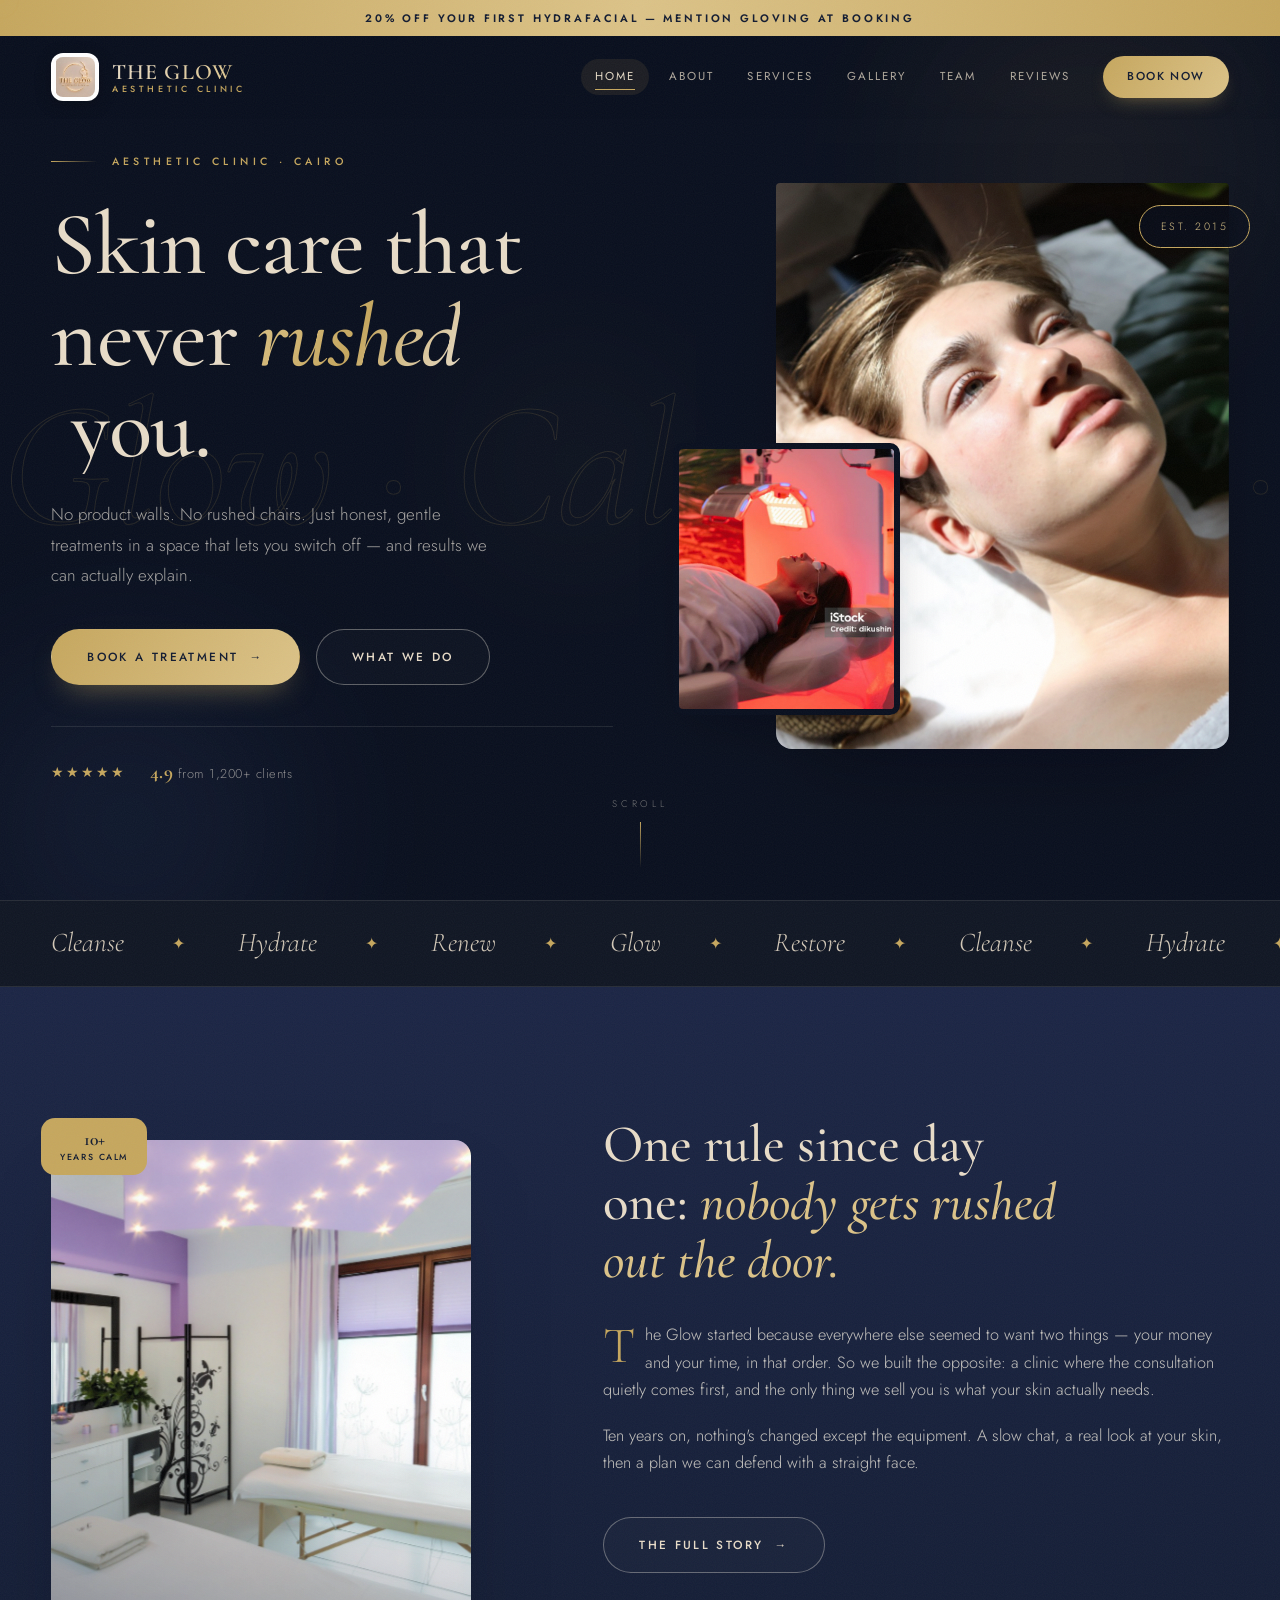
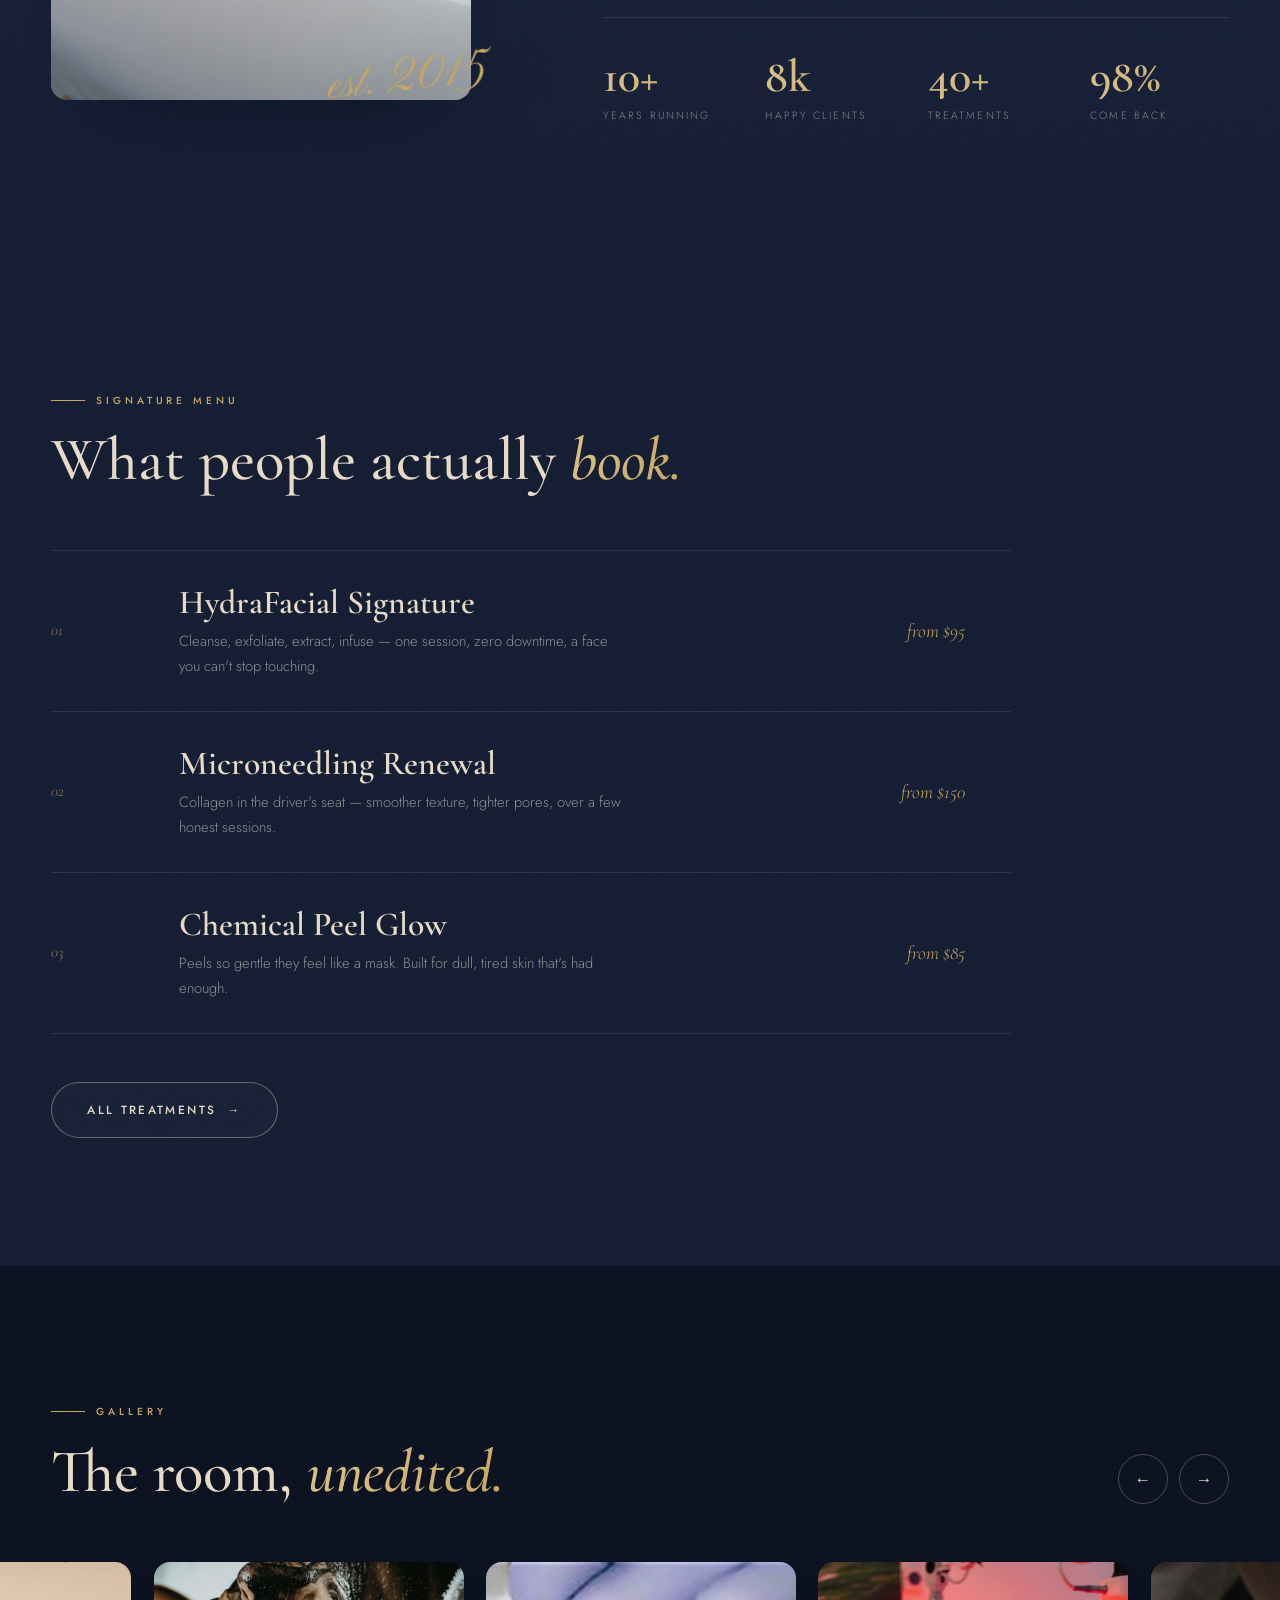
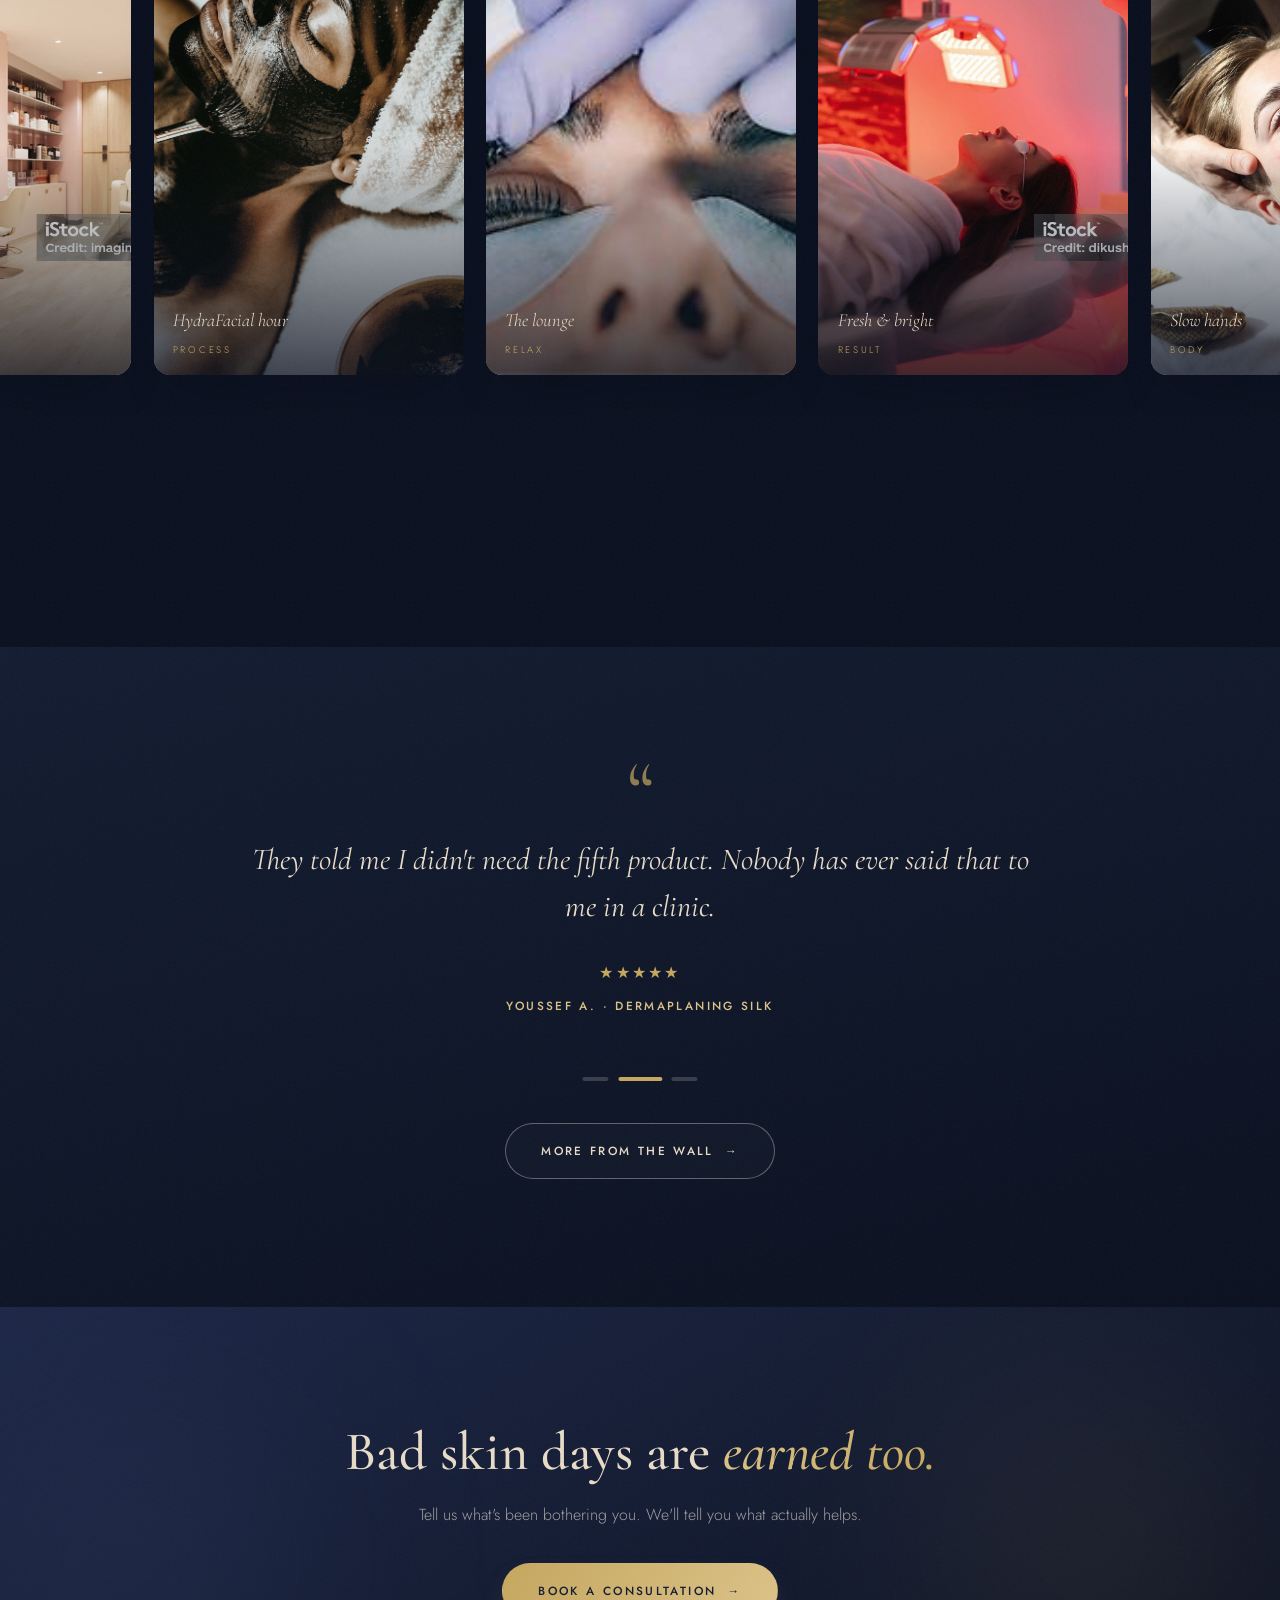
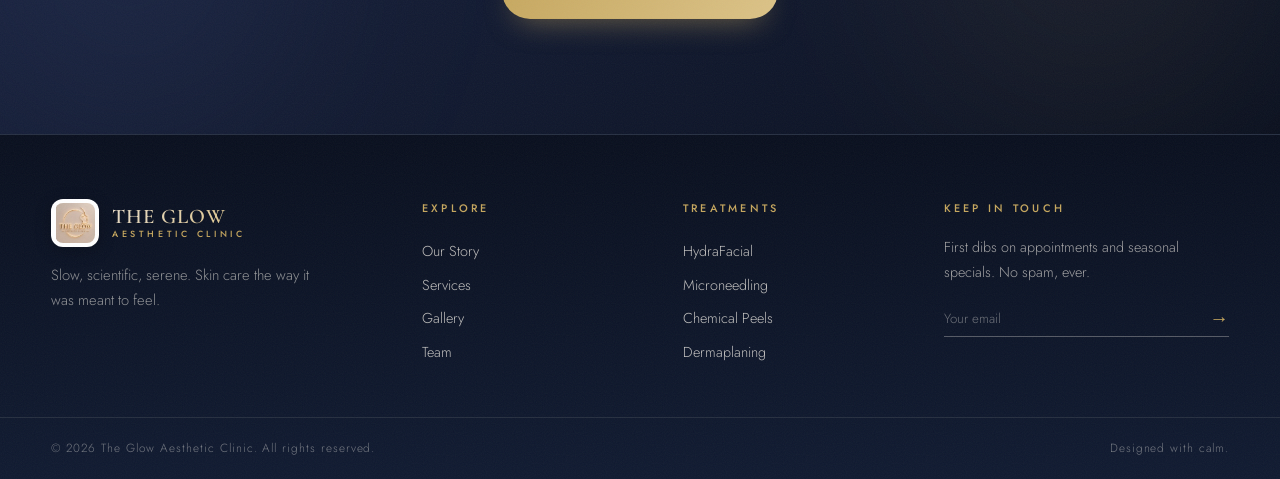
==== commit 927013c8: "Add real gallery and treatment photos" ====
--- a/index.html
+++ b/index.html
@@ -81,10 +81,10 @@
 
         <div class="hero-media">
           <figure class="hero-main">
-            <img src="assets/gallery/hero-1.jpg" alt="Client relaxing during a facial at The Glow">
+            <img src="assets/gallery/komarova_anastasiya-woman-6479874_1920.jpg" alt="Client relaxing during a facial at The Glow">
           </figure>
           <figure class="hero-accent">
-            <img src="assets/gallery/hero-2.jpg" alt="Skincare tools and warm towels">
+            <img src="assets/gallery/istockphoto-2142004616-1024x1024.jpg" alt="Skincare tools and warm towels">
           </figure>
           <span class="hero-chip">Est. 2015</span>
         </div>
@@ -106,7 +106,7 @@
       <div class="container story-grid">
         <div class="story-visual reveal reveal-left">
           <figure class="story-media">
-            <img src="assets/gallery/about.jpg" alt="The treatment room at The Glow">
+            <img src="assets/gallery/spabielenda-reception-5078880_1920.jpg" alt="The reception and waiting area at The Glow">
           </figure>
           <span class="story-stamp">est. 2015</span>
           <span class="story-exp">10+<small>Years calm</small></span>
@@ -200,23 +200,23 @@
       </div>
       <div class="gallery-track" id="autoTrack">
         <figure class="g-card">
-          <img src="assets/gallery/glow-1.jpg" alt="The calm treatment room" loading="lazy">
+          <img src="assets/gallery/istockphoto-1856117770-1024x1024.jpg" alt="The calm treatment room" loading="lazy">
           <figcaption>The calm room<small>Treatment</small></figcaption>
         </figure>
         <figure class="g-card">
-          <img src="assets/gallery/glow-2.jpg" alt="HydraFacial in progress" loading="lazy">
+          <img src="assets/gallery/olyalole-spa-4481538_1920.jpg" alt="HydraFacial in progress" loading="lazy">
           <figcaption>HydraFacial hour<small>Process</small></figcaption>
         </figure>
         <figure class="g-card">
-          <img src="assets/gallery/glow-3.jpg" alt="The lounge" loading="lazy">
+          <img src="assets/gallery/OIP%20(17).jpg" alt="The lounge" loading="lazy">
           <figcaption>The lounge<small>Relax</small></figcaption>
         </figure>
         <figure class="g-card">
-          <img src="assets/gallery/glow-4.jpg" alt="Fresh after treatment" loading="lazy">
+          <img src="assets/gallery/istockphoto-2142004616-1024x1024.jpg" alt="Fresh after treatment" loading="lazy">
           <figcaption>Fresh &amp; bright<small>Result</small></figcaption>
         </figure>
         <figure class="g-card">
-          <img src="assets/gallery/glow-5.jpg" alt="Massage detail" loading="lazy">
+          <img src="assets/gallery/komarova_anastasiya-woman-6479874_1920.jpg" alt="Massage detail" loading="lazy">
           <figcaption>Slow hands<small>Body</small></figcaption>
         </figure>
       </div>
--- a/css/style.css
+++ b/css/style.css
@@ -4,9 +4,9 @@
    Palette kept: navy / beige / gold
    ============================================================ */
 :root {
-  --navy: #1F2A44;
-  --navy-soft: #2A385C;
-  --navy-deep: #16203A;
+  --navy: #121B31;
+  --navy-soft: #1B2545;
+  --navy-deep: #090F1E;
   --beige: #E8DCC8;
   --beige-light: #F5EFE3;
   --beige-pale: #FBF7EF;
@@ -225,14 +225,14 @@
   position: fixed;
   top: 0; left: 0; right: 0;
   z-index: 800;
-  background: rgba(22, 32, 58, 0.35);
+  background: rgba(9, 15, 30, 0.35);
   backdrop-filter: blur(18px);
   -webkit-backdrop-filter: blur(18px);
   border-bottom: 1px solid transparent;
   transition: background 0.45s var(--ease), border-color 0.45s var(--ease), box-shadow 0.45s var(--ease);
 }
 .site-header.scrolled {
-  background: rgba(22, 32, 58, 0.82);
+  background: rgba(9, 15, 30, 0.82);
   border-bottom-color: var(--line);
   box-shadow: 0 14px 40px -24px rgba(0, 0, 0, 0.6);
 }
@@ -536,7 +536,7 @@
   top: 4%;
   right: -4%;
   z-index: 4;
-  background: rgba(22, 32, 58, 0.7);
+  background: rgba(9, 15, 30, 0.7);
   backdrop-filter: blur(10px);
   border: 1px solid var(--gold);
   border-radius: 999px;
@@ -687,7 +687,7 @@
   content: "";
   position: absolute;
   inset: 0;
-  background: linear-gradient(200deg, transparent 45%, rgba(22, 32, 58, 0.5));
+  background: linear-gradient(200deg, transparent 45%, rgba(9, 15, 30, 0.5));
 }
 .story-visual:hover .story-media img { transform: scale(1); }
 .story-stamp {
@@ -900,7 +900,7 @@
   content: "";
   position: absolute;
   inset: 0;
-  background: linear-gradient(to top, rgba(22, 32, 58, 0.8), transparent 60%);
+  background: linear-gradient(to top, rgba(9, 15, 30, 0.8), transparent 60%);
 }
 .bento-photo figcaption {
   position: absolute;
@@ -1028,10 +1028,10 @@
   content: "";
   position: absolute;
   inset: 0;
-  background: linear-gradient(to top, rgba(22, 32, 58, 0.75), transparent 55%);
+  background: linear-gradient(to top, rgba(9, 15, 30, 0.75), transparent 55%);
   transition: background 0.5s;
 }
-.g-card:hover::after { background: linear-gradient(to top, rgba(22, 32, 58, 0.85), transparent 45%); }
+.g-card:hover::after { background: linear-gradient(to top, rgba(9, 15, 30, 0.85), transparent 45%); }
 .g-card figcaption {
   position: absolute;
   bottom: 1.1rem;
@@ -1066,10 +1066,10 @@
 .gm::after {
   content: "";
   position: absolute; inset: 0;
-  background: linear-gradient(to top, rgba(22, 32, 58, 0.72), transparent 55%);
+  background: linear-gradient(to top, rgba(9, 15, 30, 0.72), transparent 55%);
   transition: background 0.5s;
 }
-.gm:hover::after { background: linear-gradient(to top, rgba(22, 32, 58, 0.85), transparent 40%); }
+.gm:hover::after { background: linear-gradient(to top, rgba(9, 15, 30, 0.85), transparent 40%); }
 .gm figcaption {
   position: absolute;
   bottom: 1rem; left: 1.2rem;
@@ -1126,7 +1126,7 @@
   position: absolute;
   bottom: 1rem; left: 50%;
   transform: translateX(-50%) translateY(8px);
-  background: rgba(22, 32, 58, 0.75);
+  background: rgba(9, 15, 30, 0.75);
   backdrop-filter: blur(8px);
   border: 1px solid var(--gold);
   border-radius: 999px;
@@ -1297,7 +1297,7 @@
 .book-grid { display: grid; grid-template-columns: 1.2fr 0.8fr; gap: clamp(2rem, 4vw, 4rem); align-items: stretch; }
 .book-form {
   background: var(--beige-pale);
-  border: 1px solid rgba(31, 42, 68, 0.08);
+  border: 1px solid rgba(18, 27, 49, 0.08);
   border-radius: var(--radius);
   padding: clamp(1.8rem, 4vw, 2.8rem);
   display: grid;
@@ -1324,7 +1324,7 @@
   color: var(--navy);
   background: var(--beige-light);
   border: 1px solid transparent;
-  border-bottom-color: rgba(31, 42, 68, 0.18);
+  border-bottom-color: rgba(18, 27, 49, 0.18);
   padding: 0.8rem 0.4rem;
   border-radius: 8px 8px 0 0;
   transition: border-color 0.3s, background 0.3s, box-shadow 0.3s;
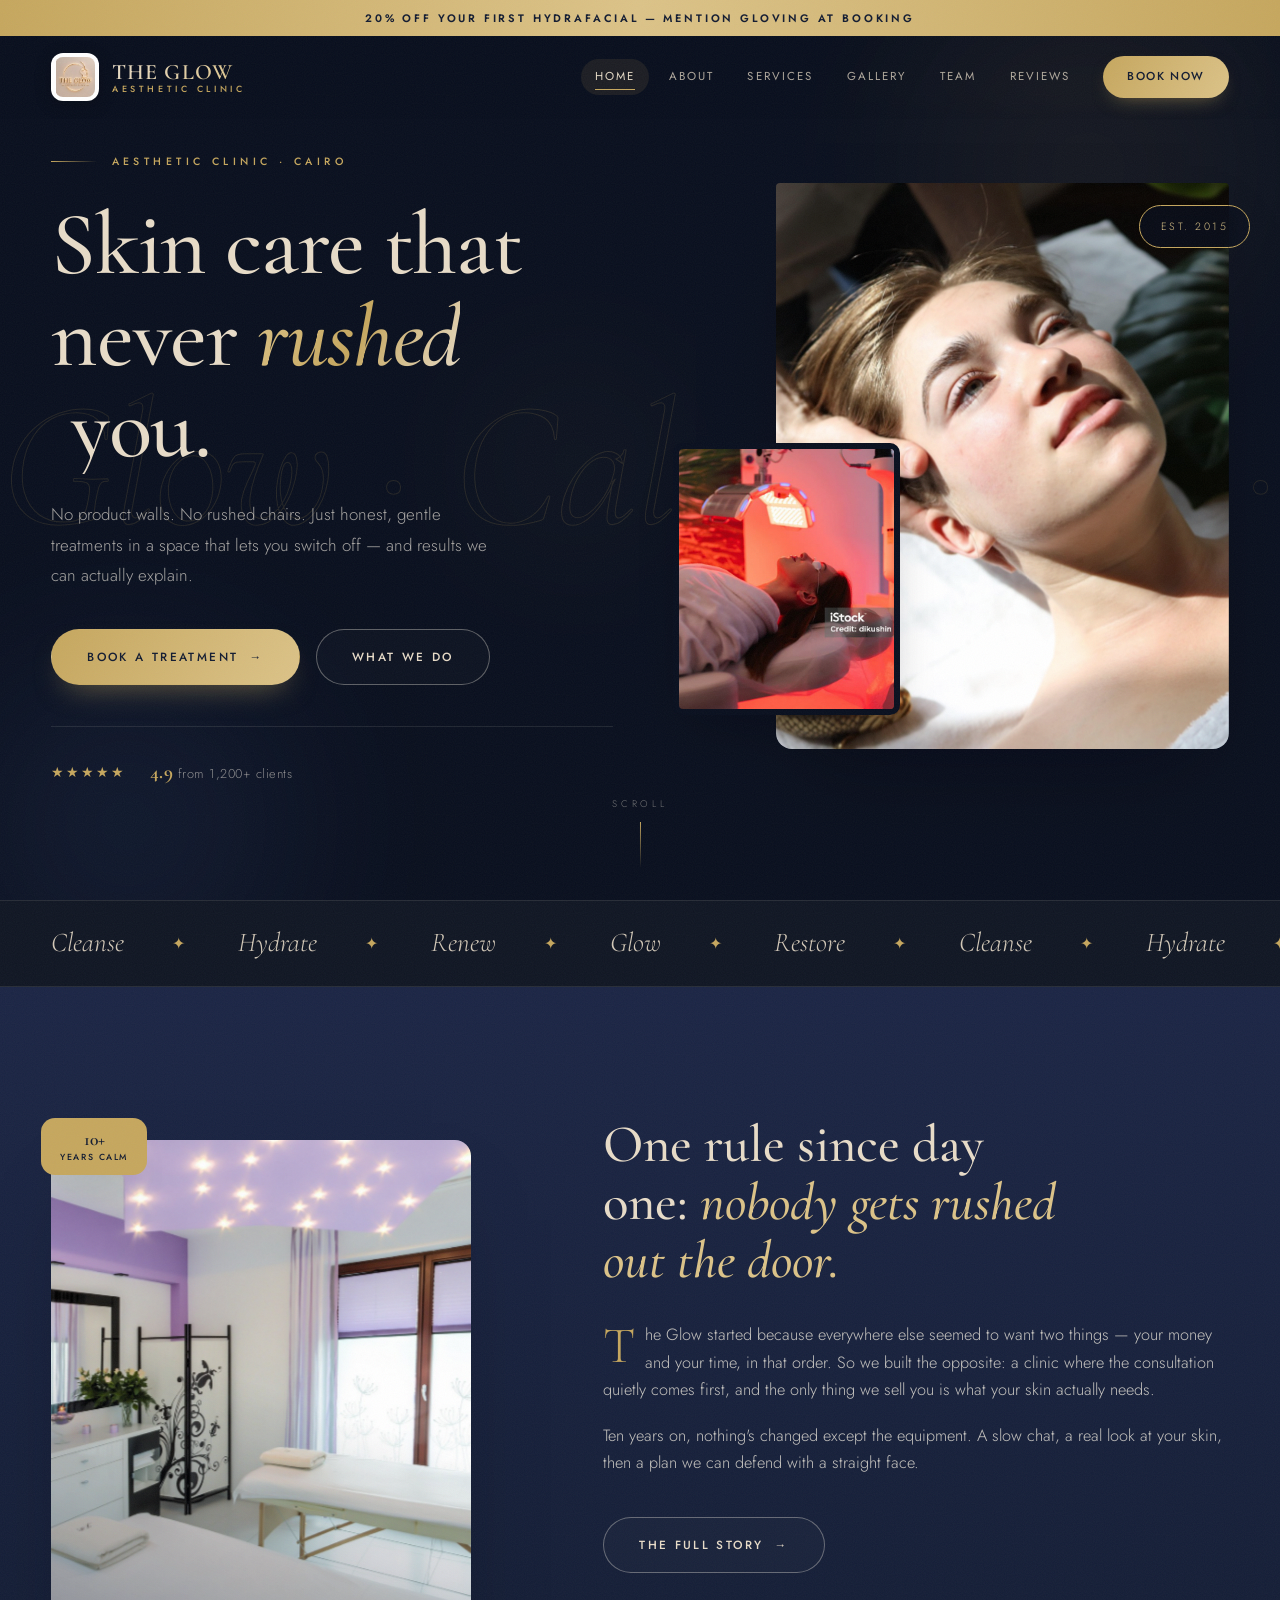
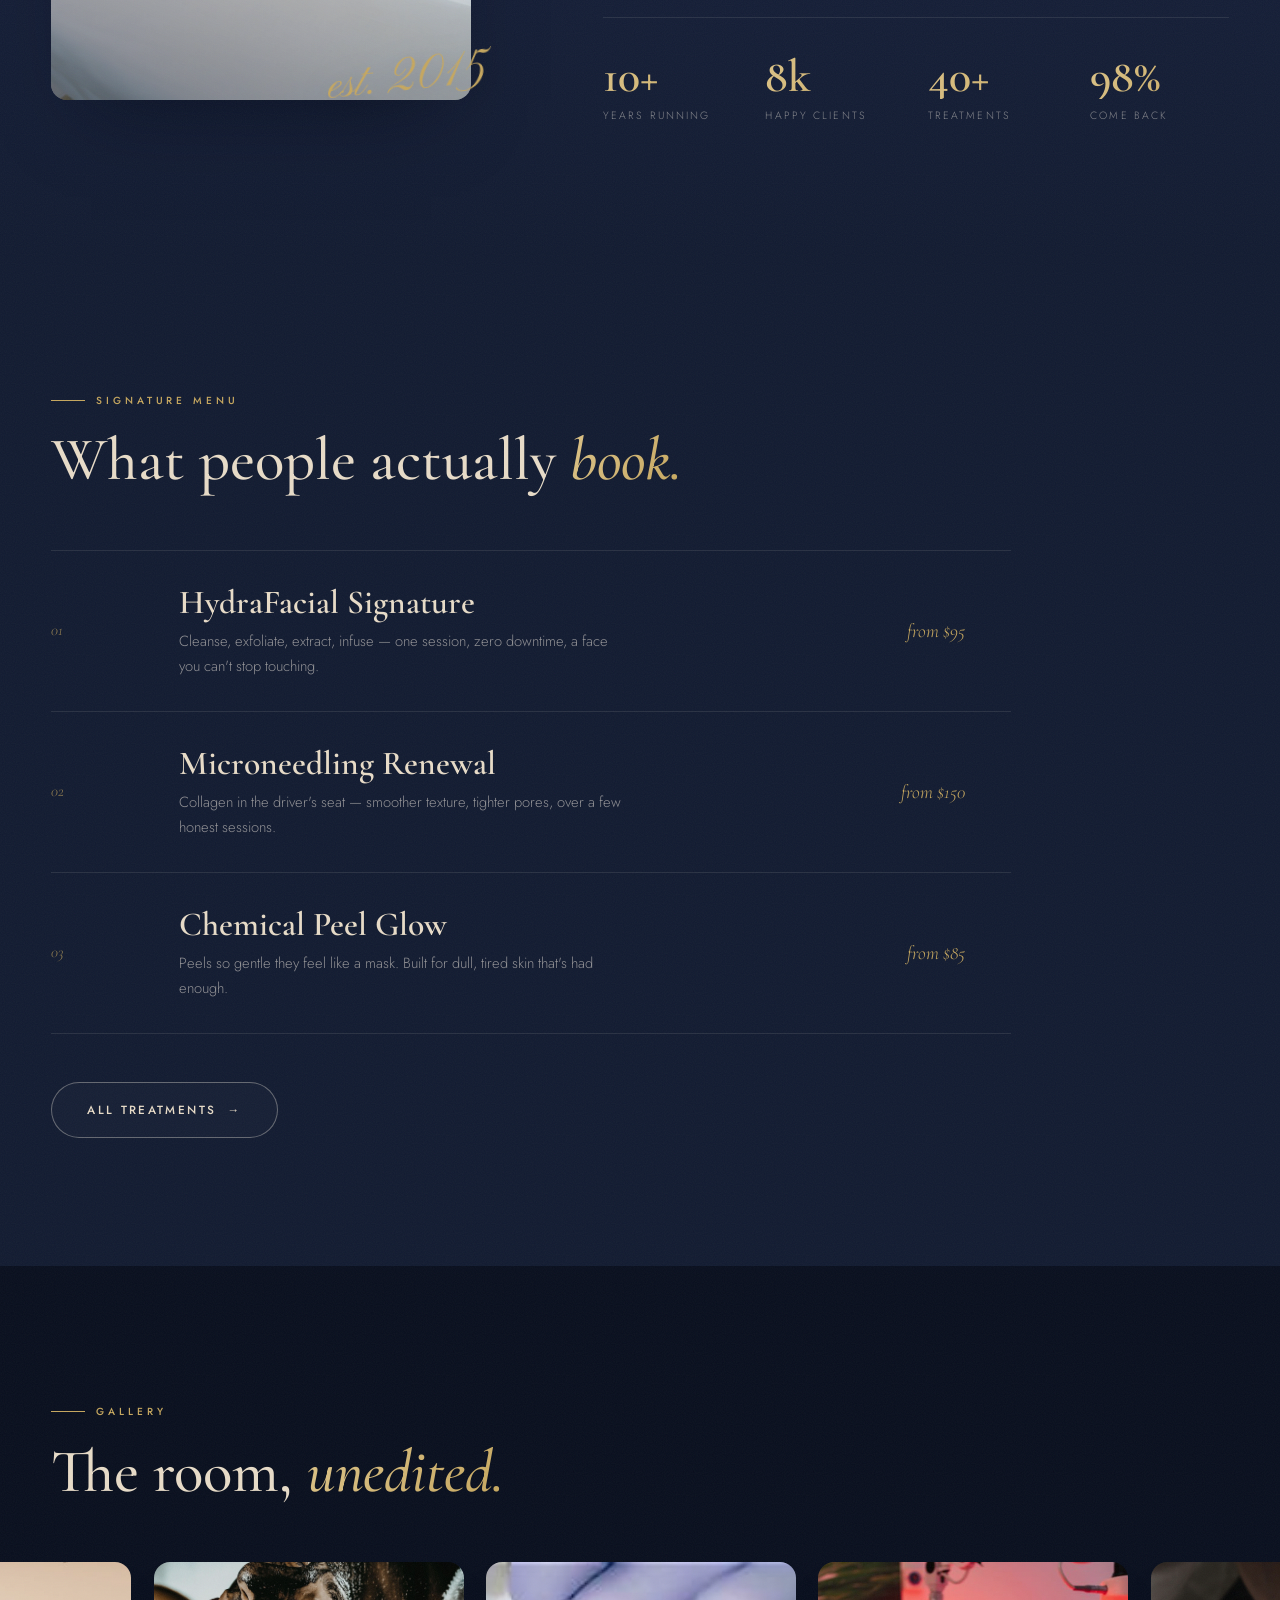
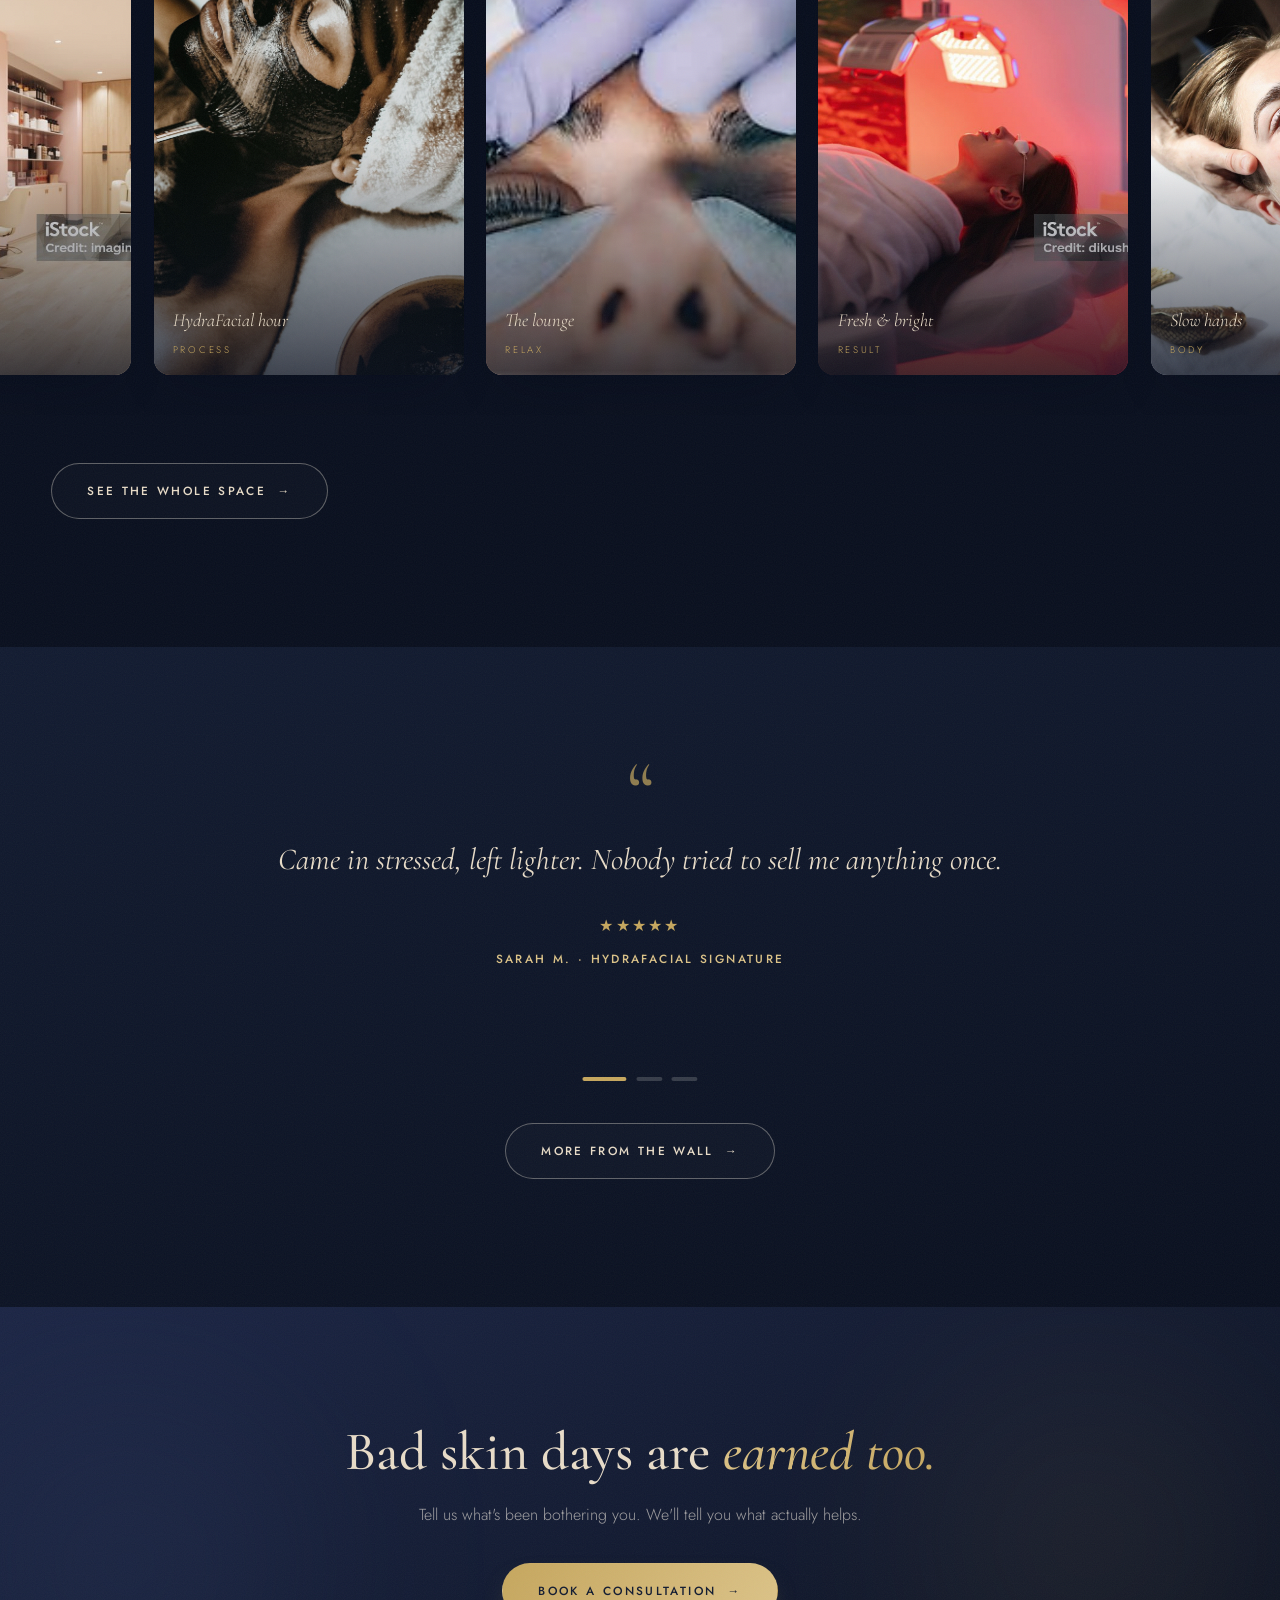
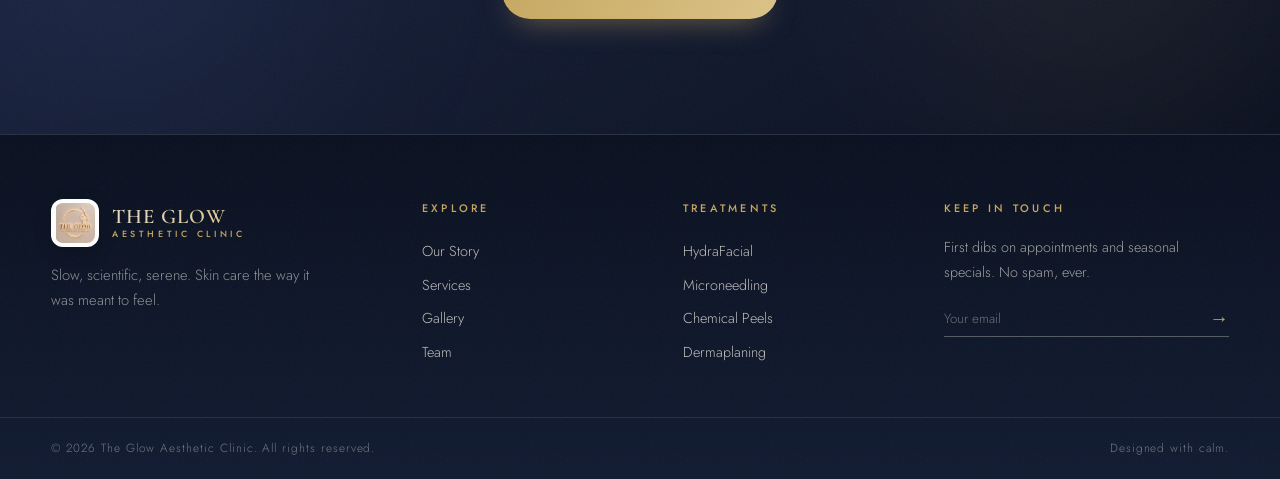
==== commit 37213a06: "Remove manual prev/next arrows from home rooms gallery" ====
--- a/index.html
+++ b/index.html
@@ -192,10 +192,6 @@
             <p class="eyebrow reveal">Gallery</p>
             <h2 class="section-title reveal" style="--d:.08s">The room, <em>unedited.</em></h2>
           </div>
-          <div class="gallery-nav reveal" style="--d:.14s">
-            <button class="nav-btn" id="galleryPrev" aria-label="Scroll left">←</button>
-            <button class="nav-btn" id="galleryNext" aria-label="Scroll right">→</button>
-          </div>
         </div>
       </div>
       <div class="gallery-track" id="autoTrack">
--- a/css/style.css
+++ b/css/style.css
@@ -936,6 +936,16 @@
   color: var(--beige);
   line-height: 1.15;
 }
+.bento-item .bento-thumb {
+  display: block;
+  width: 100%;
+  height: 200px;
+  object-fit: cover;
+  border-radius: calc(var(--radius) - 6px);
+  filter: saturate(0.94);
+  transition: transform 0.9s var(--ease), filter 0.5s;
+}
+.bento-item:hover .bento-thumb { transform: scale(1.03); filter: saturate(1.05); }
 .bento-item .bento-icon {
   font-size: 1.1rem;
   color: var(--gold);
@@ -1764,4 +1774,128 @@
   .svc-row .svc-index { display: none; }
   .strip { flex-direction: column; text-align: center; }
   .page-lead { max-width: 40ch; }
+}
+
+/* ============================================================
+   SERVICE MENU — titles stacked, photo pops on hover
+   ============================================================ */
+.menu-wrap {
+  display: grid;
+  grid-template-columns: 1.3fr 0.7fr;
+  gap: clamp(2rem, 4vw, 4rem);
+  align-items: start;
+}
+.menu { display: grid; }
+.menu-row {
+  position: relative;
+  display: grid;
+  grid-template-columns: auto 1fr auto;
+  gap: 1.4rem;
+  align-items: baseline;
+  padding: 1.5rem 1rem 1.5rem 0;
+  border-top: 1px solid var(--line);
+  cursor: pointer;
+  transition: padding-left 0.4s var(--ease), background 0.4s;
+}
+.menu-row:last-child { border-bottom: 1px solid var(--line); }
+.menu-row:hover { padding-left: 1.2rem; }
+.menu-index {
+  font-family: var(--serif);
+  font-style: italic;
+  color: var(--gold);
+  font-size: 1.05rem;
+}
+.menu-main h3 {
+  font-family: var(--serif);
+  font-weight: 600;
+  font-size: clamp(1.5rem, 2.4vw, 1.9rem);
+  color: var(--beige);
+  line-height: 1.15;
+  transition: color 0.35s, transform 0.4s var(--ease);
+}
+.menu-row:hover .menu-main h3 { color: var(--gold-light); transform: translateX(5px); }
+.menu-main p {
+  color: rgba(245, 239, 227, 0.58);
+  font-size: 0.92rem;
+  line-height: 1.7;
+  margin-top: 0.35rem;
+  max-width: 46ch;
+}
+.menu-meta {
+  display: flex;
+  flex-direction: column;
+  align-items: flex-end;
+  gap: 0.35rem;
+  text-align: right;
+  white-space: nowrap;
+}
+.menu-tag {
+  font-size: 0.62rem;
+  letter-spacing: 0.22em;
+  text-transform: uppercase;
+  color: rgba(245, 239, 227, 0.45);
+}
+.menu-price {
+  font-family: var(--serif);
+  font-style: italic;
+  color: var(--gold);
+  font-size: 1.18rem;
+}
+
+/* fixed preview panel beside the menu — photo swaps on hover */
+.menu-preview {
+  position: sticky;
+  top: 130px;
+  overflow: hidden;
+  border-radius: var(--radius);
+  aspect-ratio: 3 / 4;
+  background: var(--navy-deep);
+  border: 1px solid var(--glass);
+}
+.menu-preview::after {
+  content: "";
+  position: absolute;
+  inset: 0;
+  z-index: 1;
+  background: linear-gradient(to top, rgba(9, 15, 30, 0.75), transparent 55%);
+  pointer-events: none;
+}
+.menu-preview-track { position: absolute; inset: 0; }
+.menu-preview-track .pv {
+  position: absolute;
+  inset: 0;
+  width: 100%;
+  height: 100%;
+  object-fit: cover;
+  opacity: 0;
+  transform: scale(1.06);
+  transition: opacity 0.5s var(--ease), transform 0.9s var(--ease);
+}
+.menu-preview-track .pv.active { opacity: 1; transform: none; }
+.menu-preview-cap {
+  position: absolute;
+  left: 1.4rem;
+  right: 1.4rem;
+  bottom: 1.2rem;
+  z-index: 2;
+}
+.menu-preview-name {
+  font-family: var(--serif);
+  font-style: italic;
+  font-size: 1.35rem;
+  color: var(--beige);
+}
+
+@media (max-width: 1080px) {
+  .menu-wrap { grid-template-columns: 1fr; }
+  .menu-preview { position: static; max-width: 460px; width: 100%; margin-inline: auto; }
+}
+@media (max-width: 768px) {
+  .menu-row { gap: 1rem; }
+  .menu-meta { flex-direction: row; align-items: center; gap: 0.8rem; }
+}
+@media (max-width: 520px) {
+  .menu-row { grid-template-columns: 1fr; gap: 0.4rem; }
+  .menu-meta { justify-content: space-between; margin-top: 0.4rem; }
+  .menu-index { display: none; }
 }
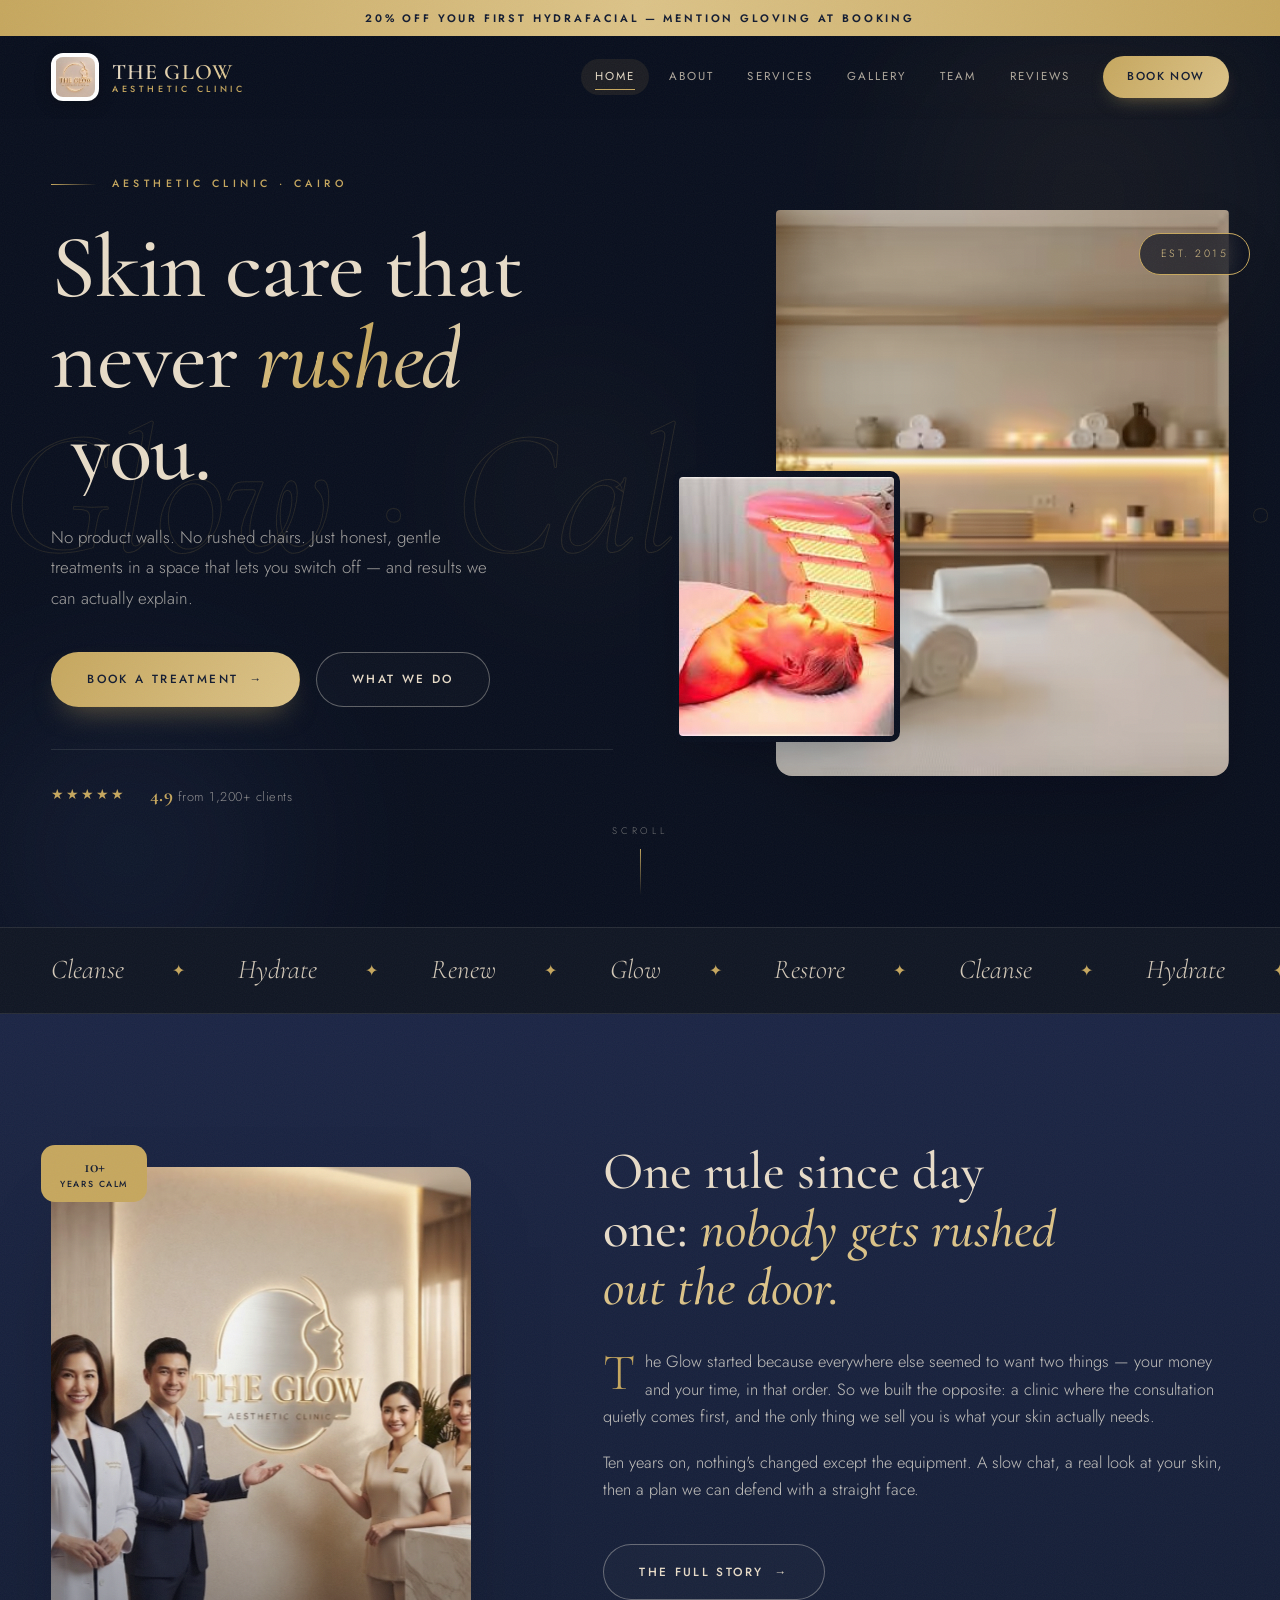
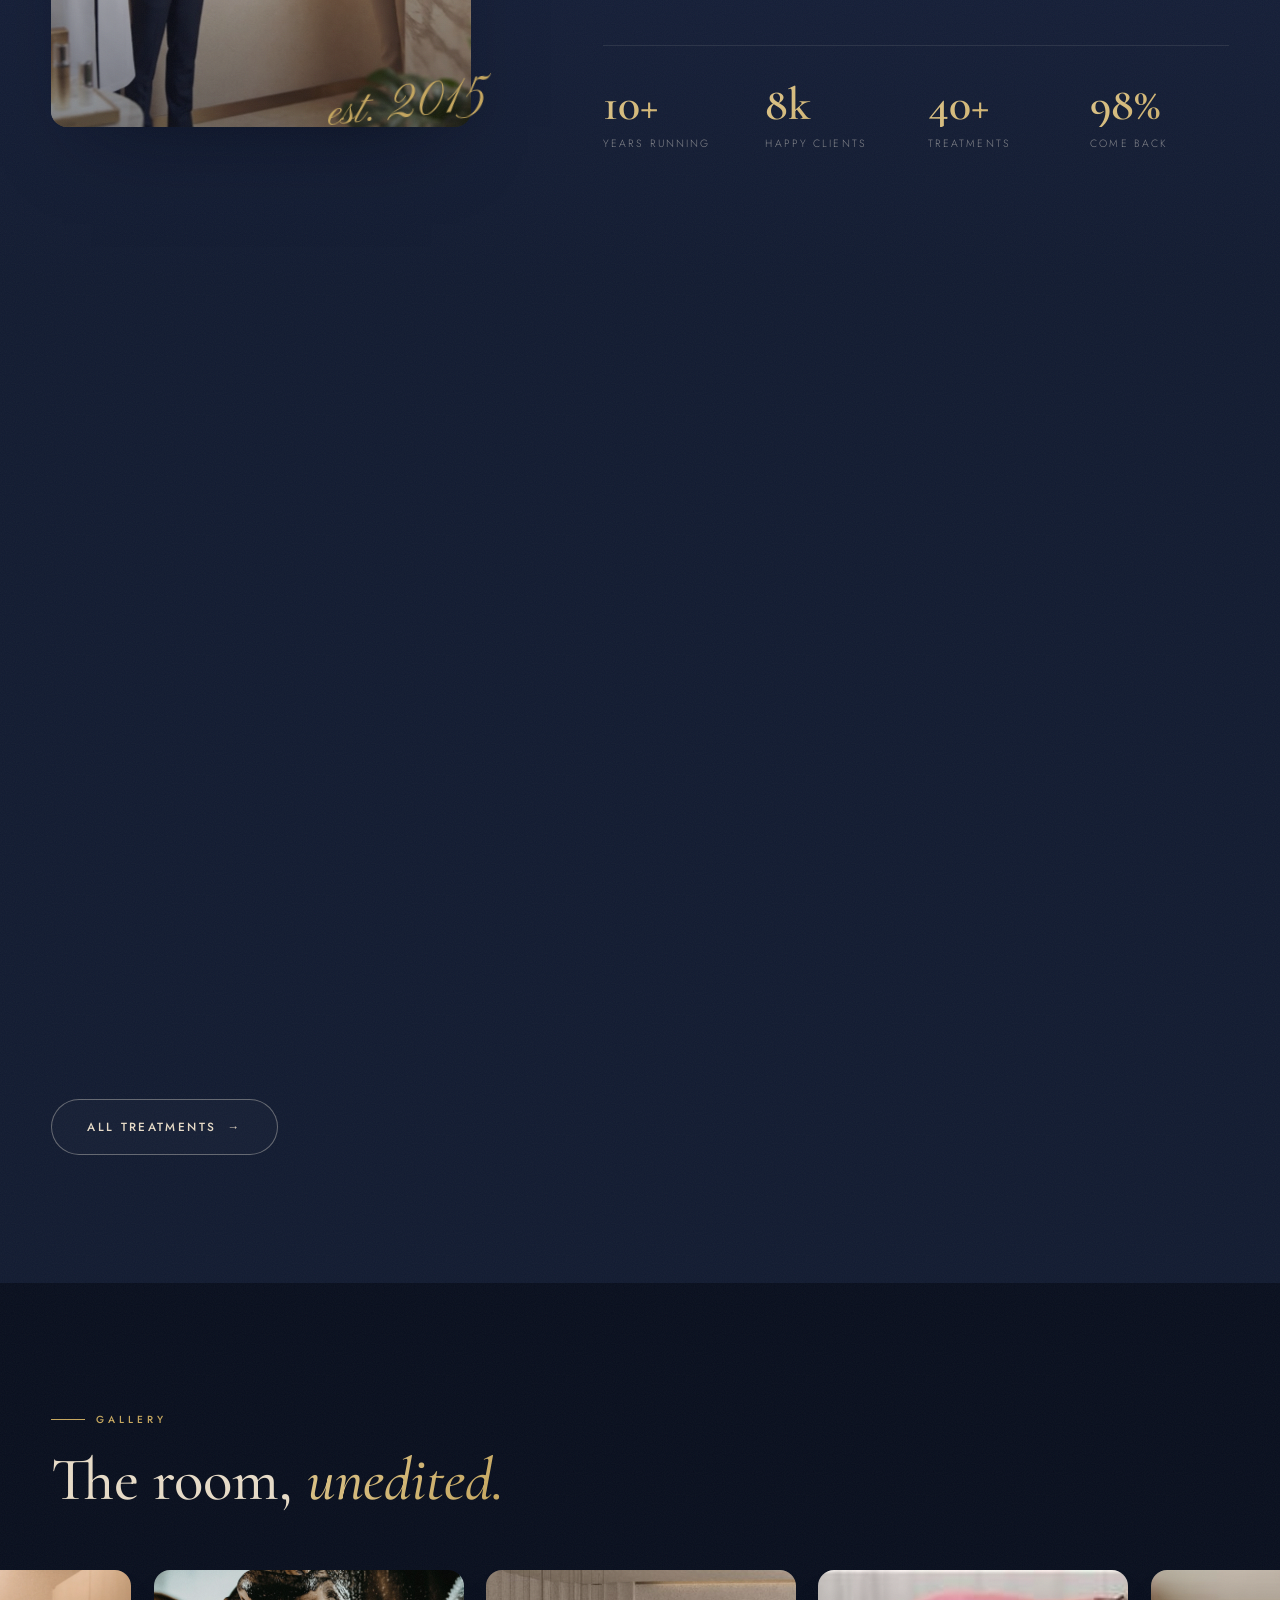
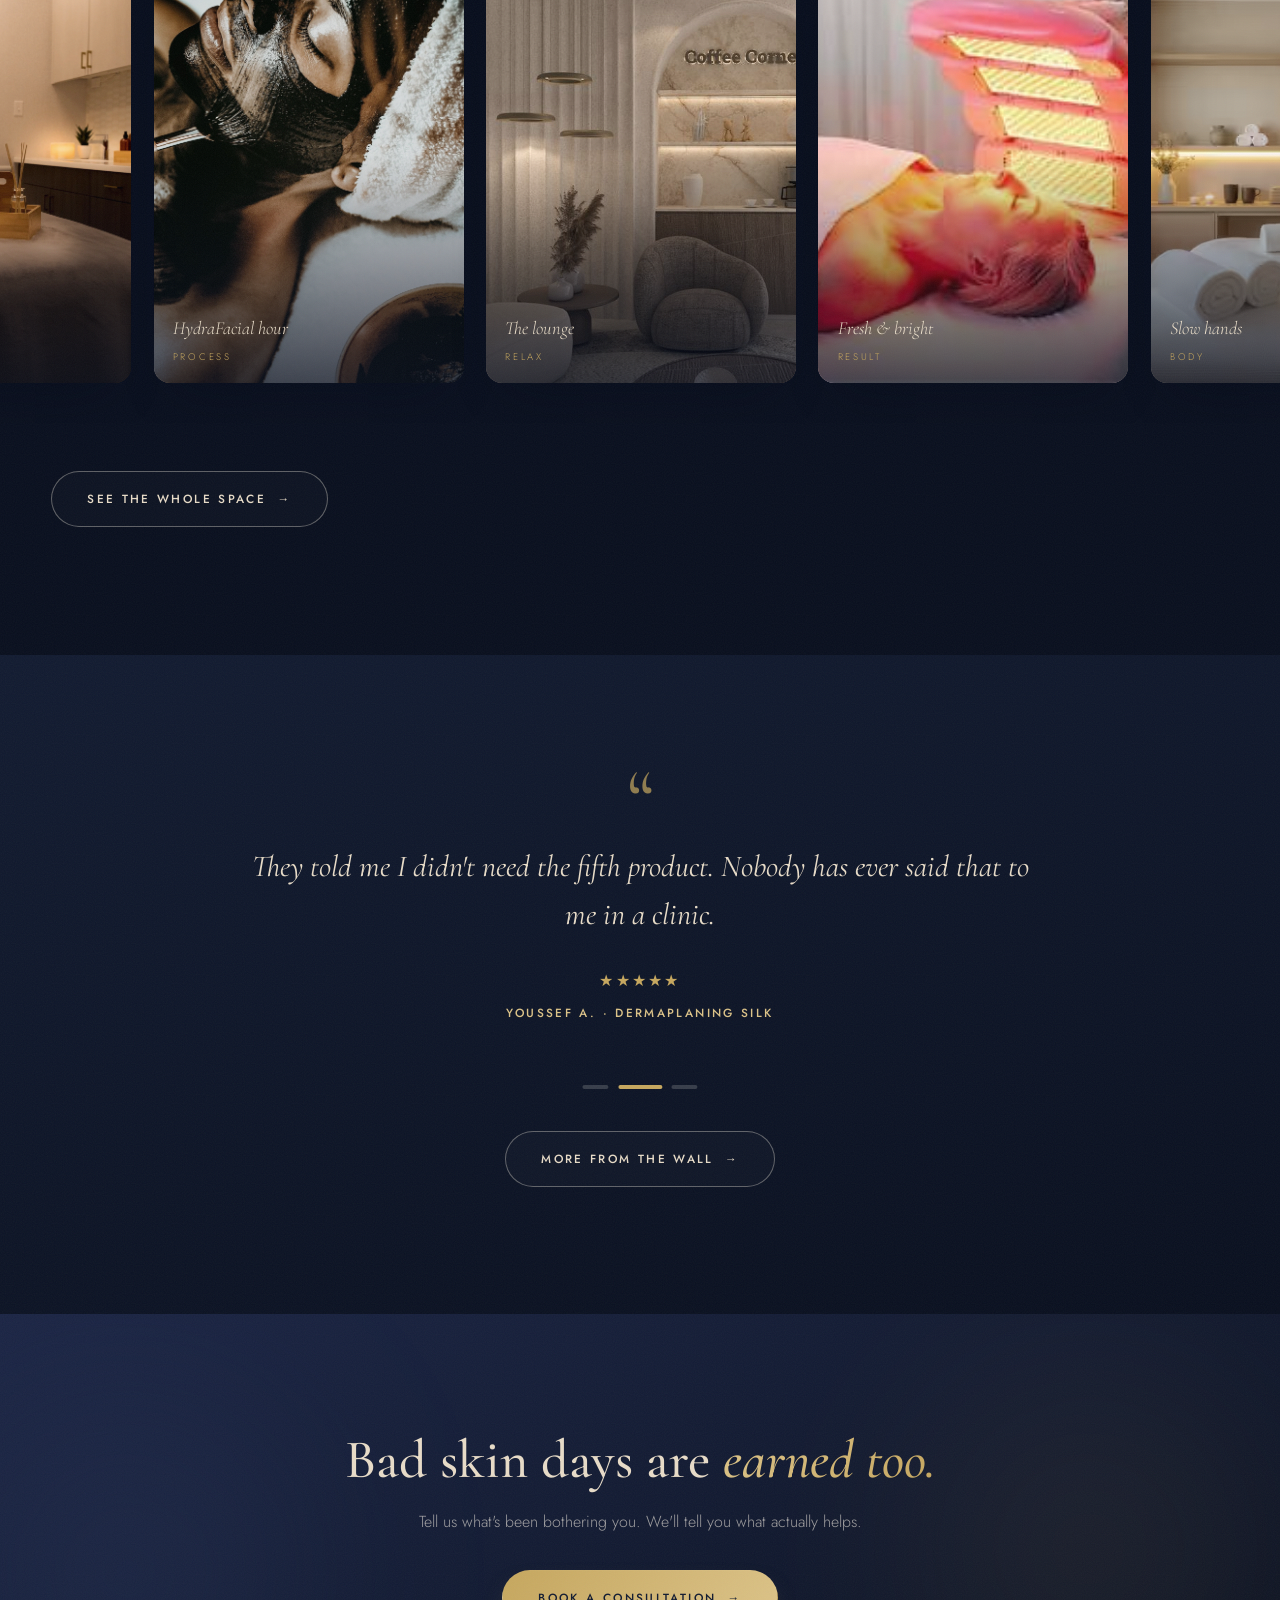
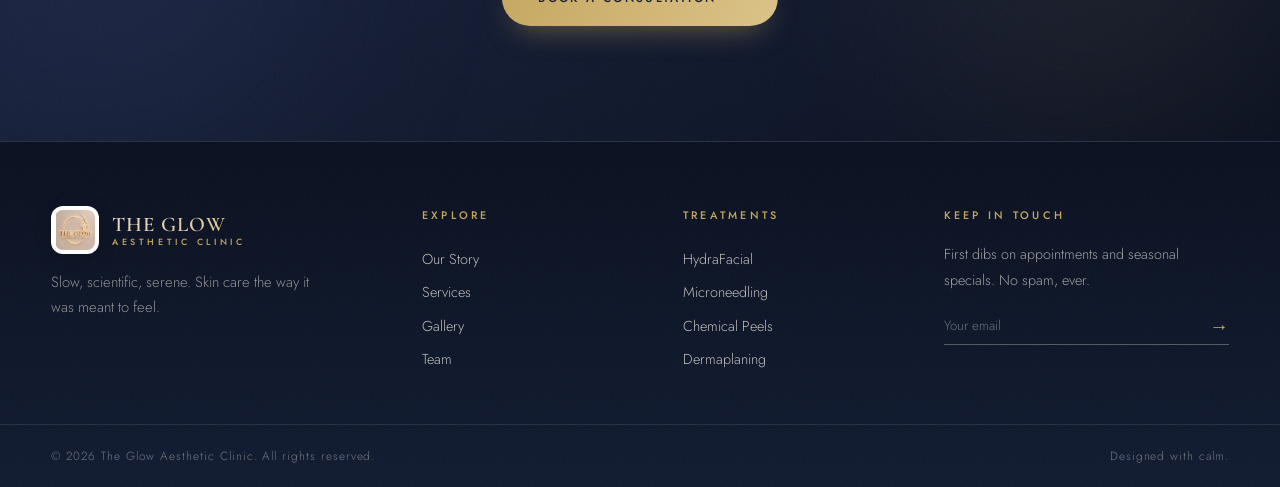
==== commit 7b181474: "Swap calm room to treatment room; wire team photos; sync home gallery; add home est2019 pic" ====
--- a/index.html
+++ b/index.html
@@ -1,4 +1,4 @@
-<!DOCTYPE html>
+﻿﻿﻿<!DOCTYPE html>
 <html lang="en">
 <head>
   <meta charset="UTF-8">
@@ -81,10 +81,10 @@
 
         <div class="hero-media">
           <figure class="hero-main">
-            <img src="assets/gallery/komarova_anastasiya-woman-6479874_1920.jpg" alt="Client relaxing during a facial at The Glow">
+            <img src="assets/gallery/combined-acupuncture-bodywork-room.jpg" alt="Client relaxing during a facial at The Glow">
           </figure>
           <figure class="hero-accent">
-            <img src="assets/gallery/istockphoto-2142004616-1024x1024.jpg" alt="Skincare tools and warm towels">
+            <img src="assets/gallery/OIP%20(16).jpg" alt="Skincare tools and warm towels">
           </figure>
           <span class="hero-chip">Est. 2015</span>
         </div>
@@ -106,7 +106,7 @@
       <div class="container story-grid">
         <div class="story-visual reveal reveal-left">
           <figure class="story-media">
-            <img src="assets/gallery/spabielenda-reception-5078880_1920.jpg" alt="The reception and waiting area at The Glow">
+            <img src="assets/gallery/home-est2019.jpg" alt="The reception and waiting area at The Glow">
           </figure>
           <span class="story-stamp">est. 2015</span>
           <span class="story-exp">10+<small>Years calm</small></span>
@@ -196,7 +196,7 @@
       </div>
       <div class="gallery-track" id="autoTrack">
         <figure class="g-card">
-          <img src="assets/gallery/istockphoto-1856117770-1024x1024.jpg" alt="The calm treatment room" loading="lazy">
+          <img src="assets/gallery/treatment+room.jpg" alt="The calm treatment room" loading="lazy">
           <figcaption>The calm room<small>Treatment</small></figcaption>
         </figure>
         <figure class="g-card">
@@ -204,15 +204,15 @@
           <figcaption>HydraFacial hour<small>Process</small></figcaption>
         </figure>
         <figure class="g-card">
-          <img src="assets/gallery/OIP%20(17).jpg" alt="The lounge" loading="lazy">
+          <img src="assets/gallery/7d8677c394541e433dc6d40976c4f2ef.jpg" alt="The lounge" loading="lazy">
           <figcaption>The lounge<small>Relax</small></figcaption>
         </figure>
         <figure class="g-card">
-          <img src="assets/gallery/istockphoto-2142004616-1024x1024.jpg" alt="Fresh after treatment" loading="lazy">
+          <img src="assets/gallery/OIP%20(16).jpg" alt="Fresh after treatment" loading="lazy">
           <figcaption>Fresh &amp; bright<small>Result</small></figcaption>
         </figure>
         <figure class="g-card">
-          <img src="assets/gallery/komarova_anastasiya-woman-6479874_1920.jpg" alt="Massage detail" loading="lazy">
+          <img src="assets/gallery/combined-acupuncture-bodywork-room.jpg" alt="Massage detail" loading="lazy">
           <figcaption>Slow hands<small>Body</small></figcaption>
         </figure>
       </div>
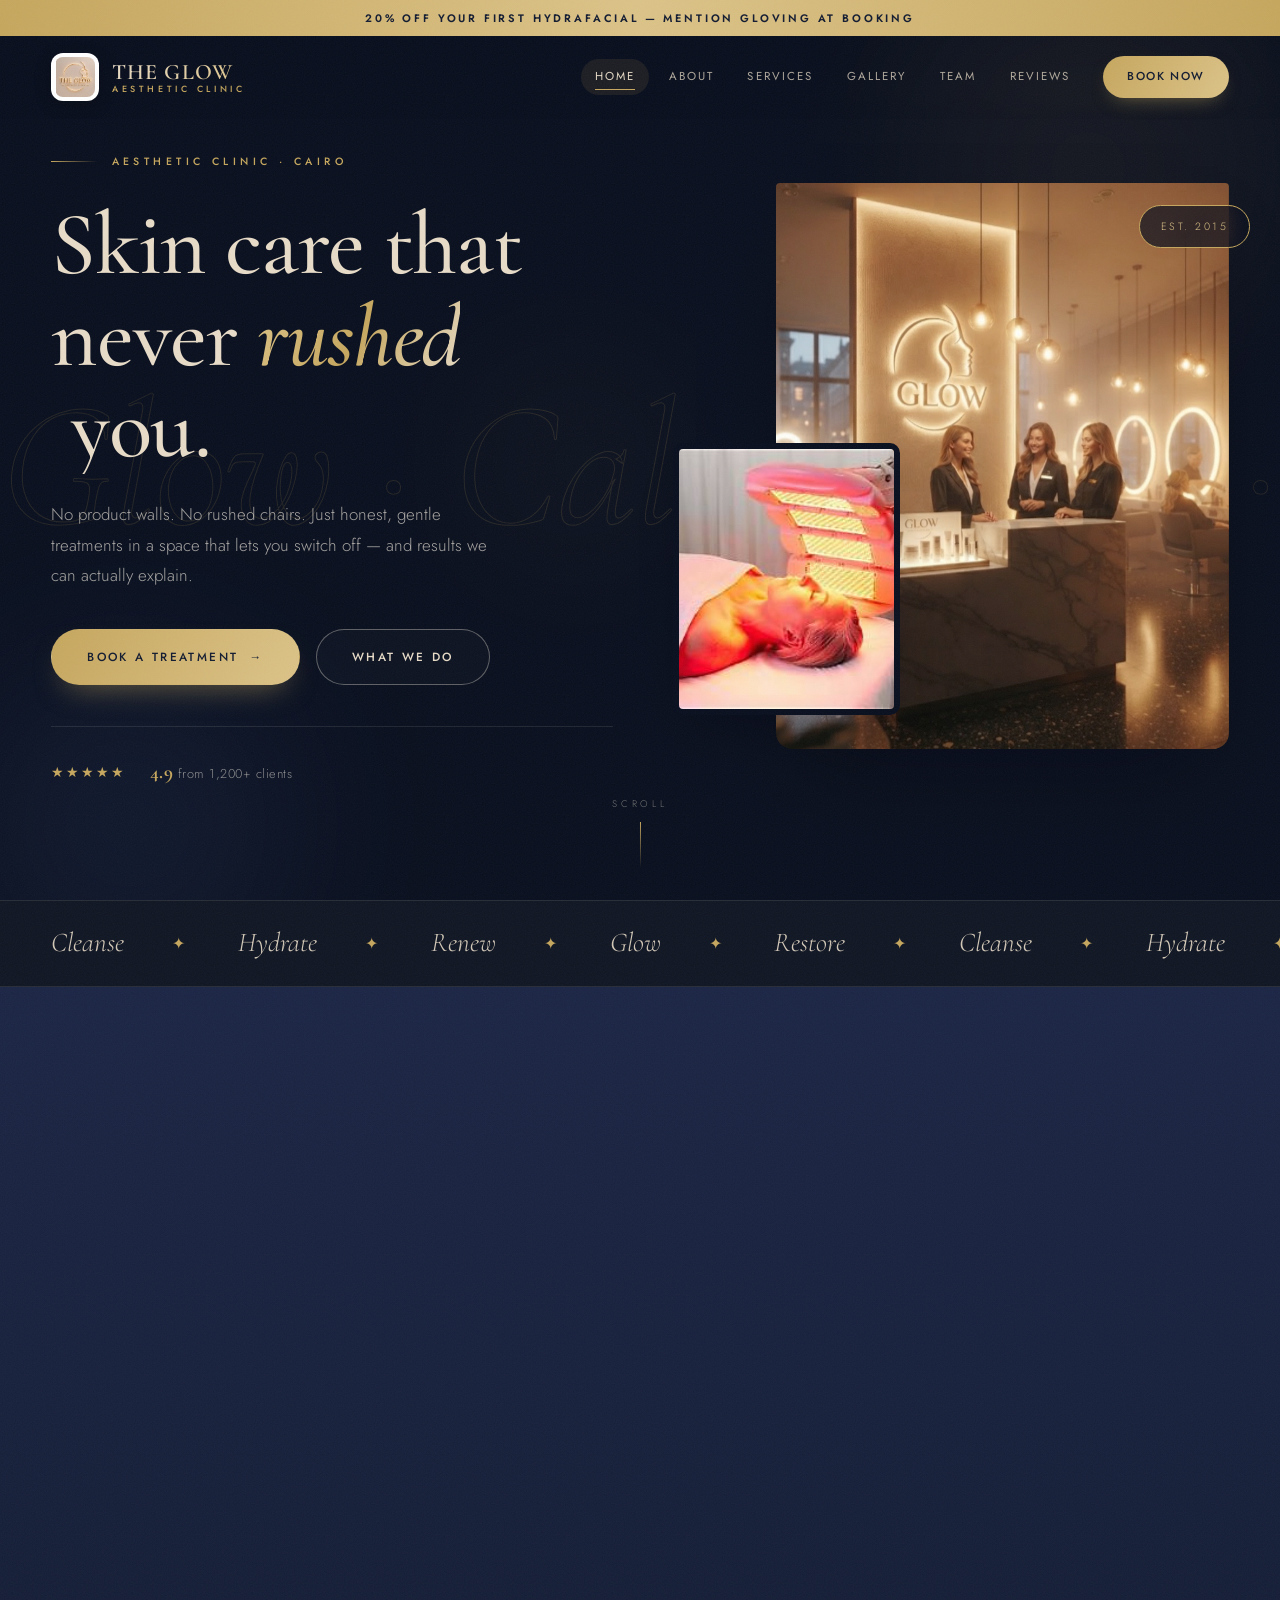
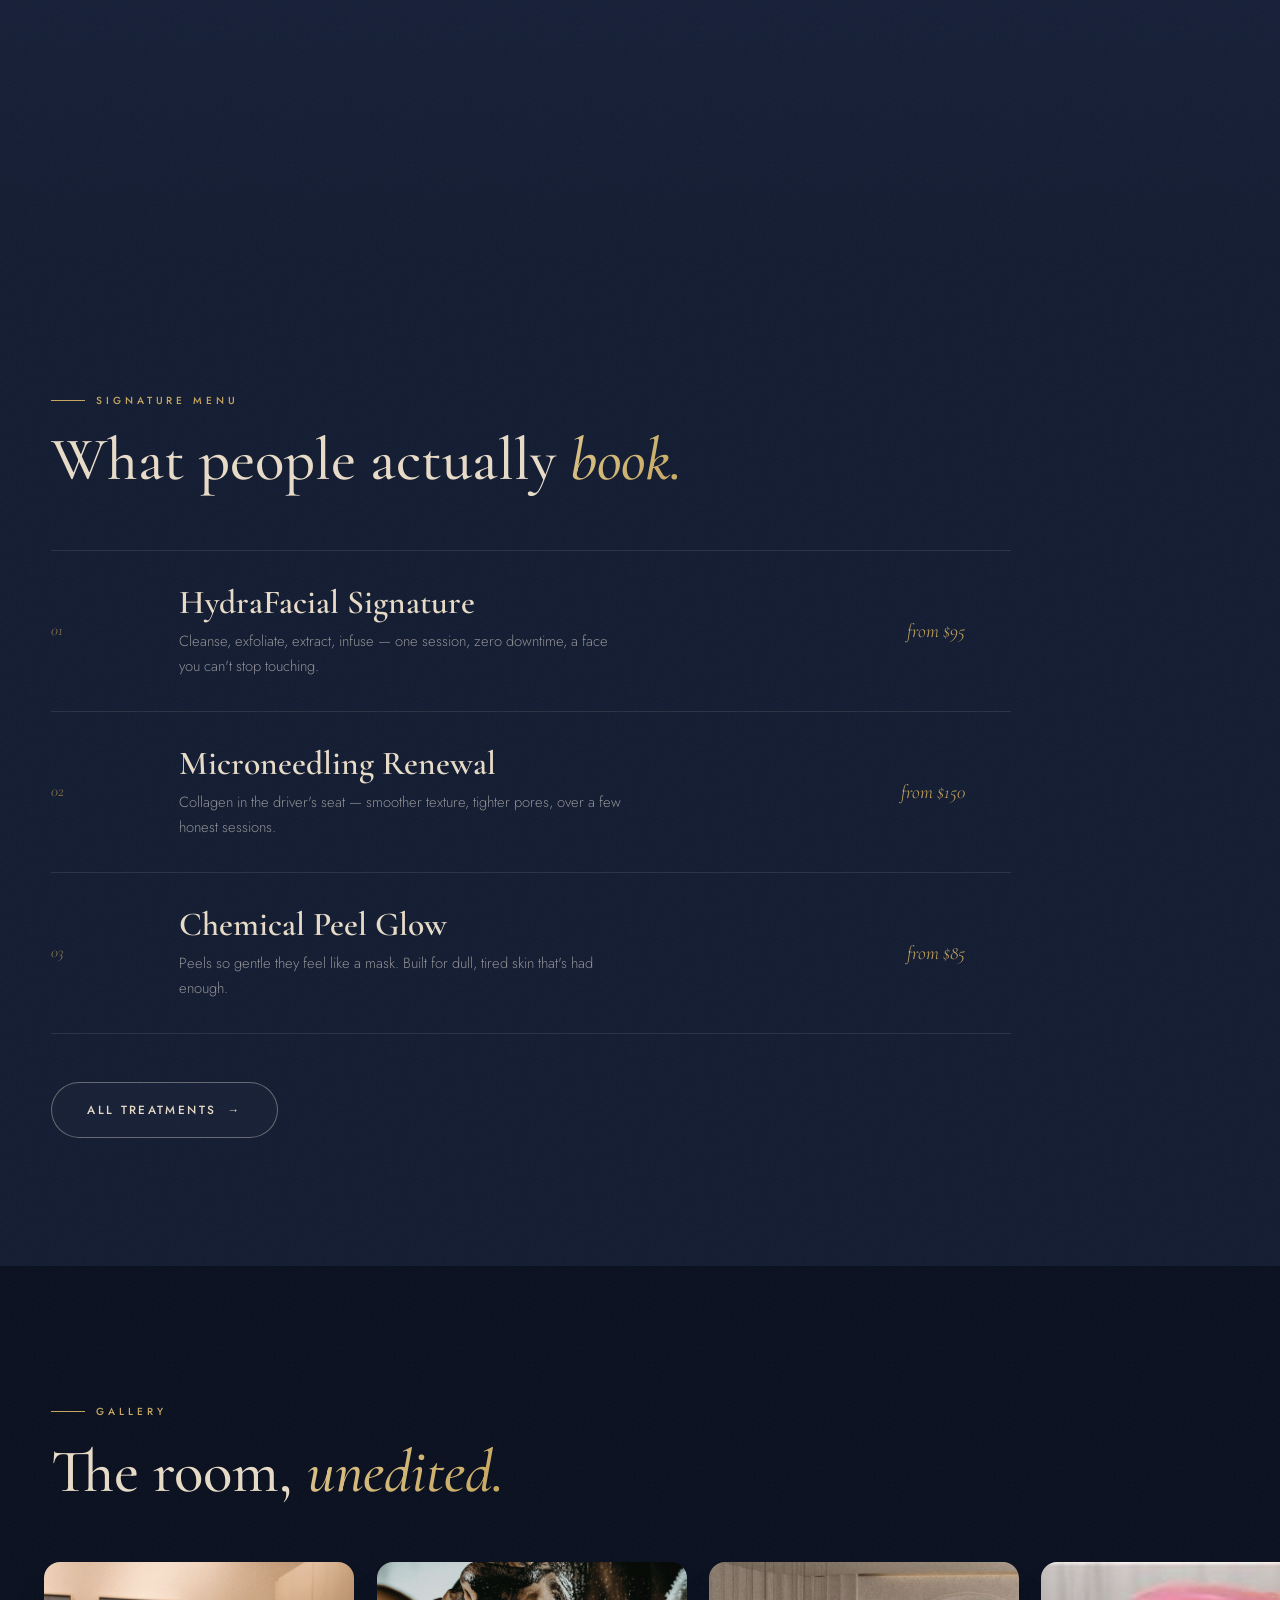
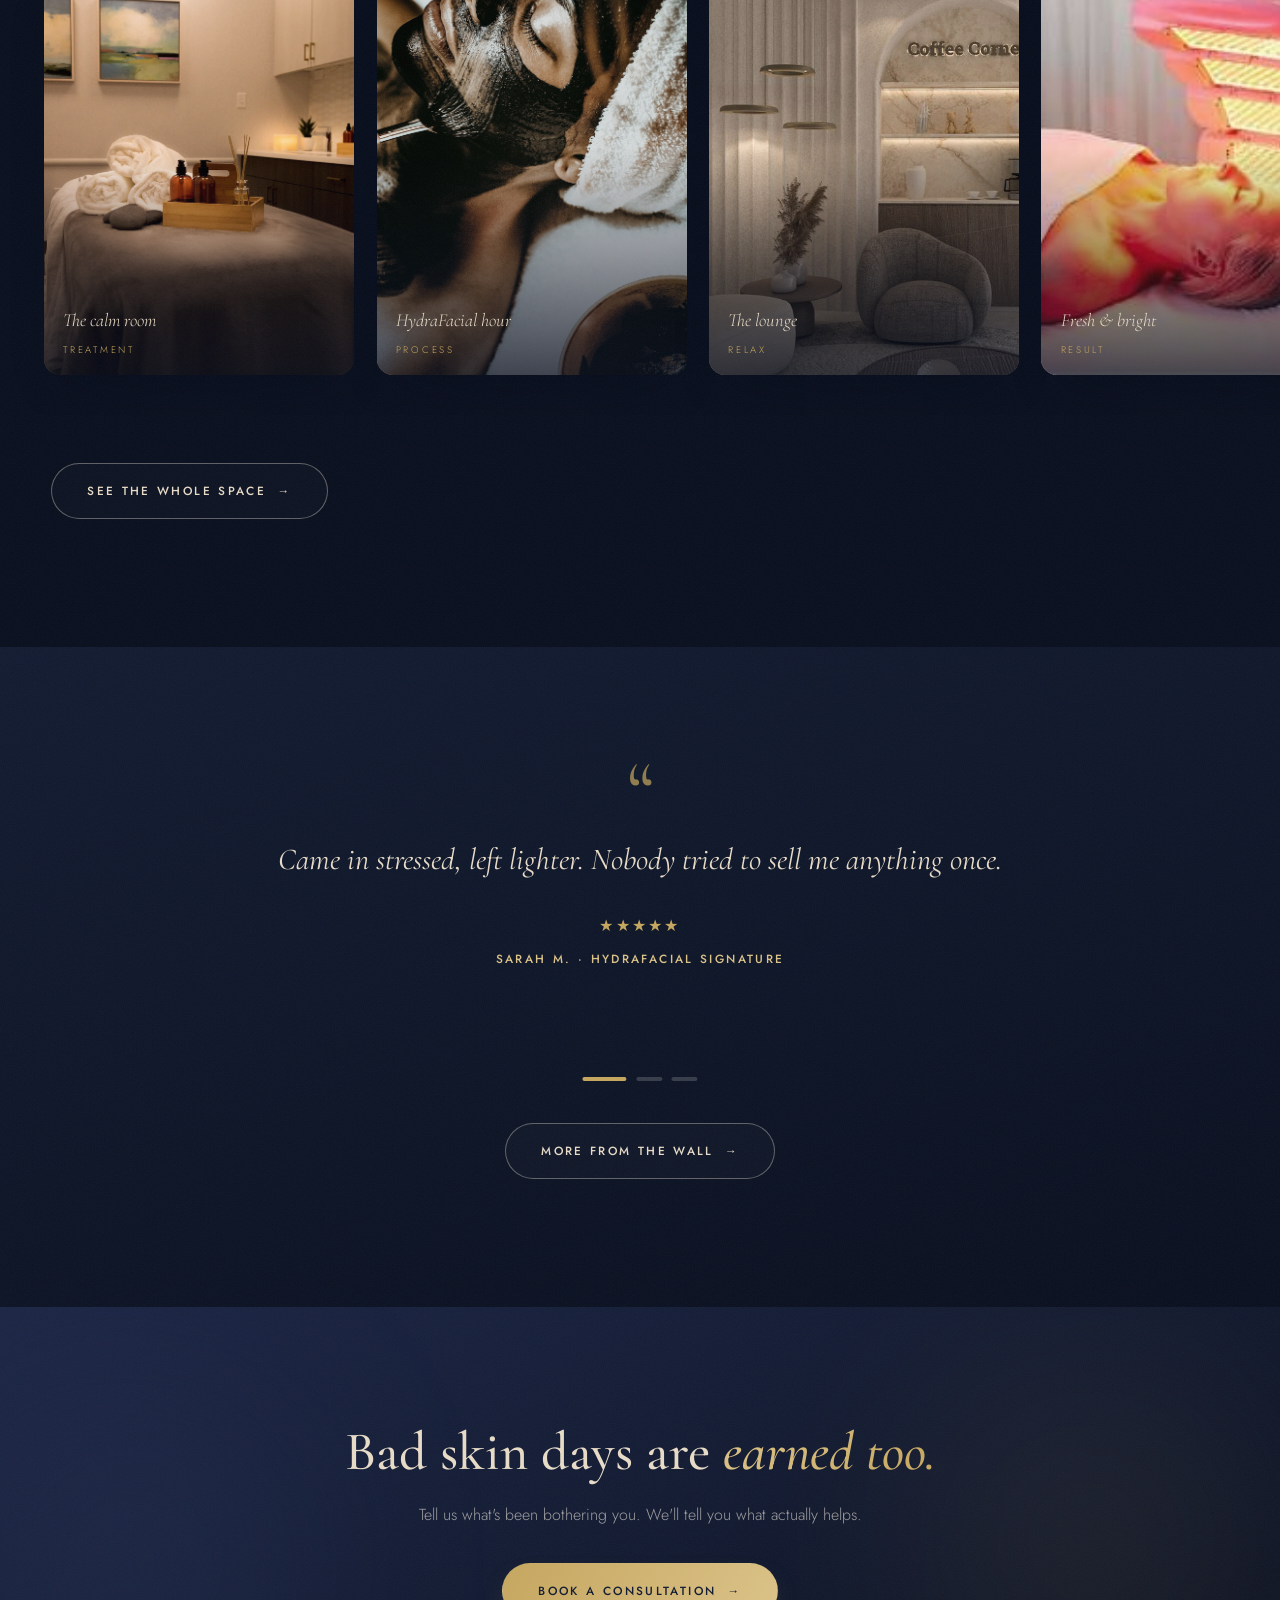
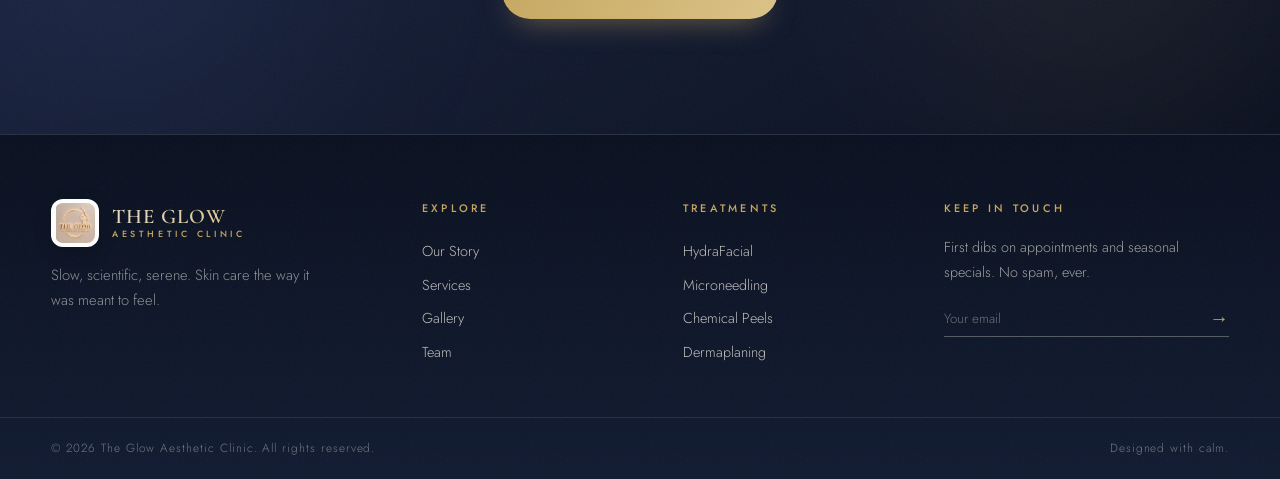
==== commit ce982867: "Swap hero opening pic to the Skin-care-that-never-rushed-you photo" ====
--- a/index.html
+++ b/index.html
@@ -1,4 +1,4 @@
-﻿﻿﻿<!DOCTYPE html>
+﻿<!DOCTYPE html>
 <html lang="en">
 <head>
   <meta charset="UTF-8">
@@ -81,7 +81,7 @@
 
         <div class="hero-media">
           <figure class="hero-main">
-            <img src="assets/gallery/combined-acupuncture-bodywork-room.jpg" alt="Client relaxing during a facial at The Glow">
+            <img src="assets/gallery/f6df1545-d5c4-445c-b311-c9dea0aa0b4f.jpg" alt="Client relaxing during a facial at The Glow">
           </figure>
           <figure class="hero-accent">
             <img src="assets/gallery/OIP%20(16).jpg" alt="Skincare tools and warm towels">
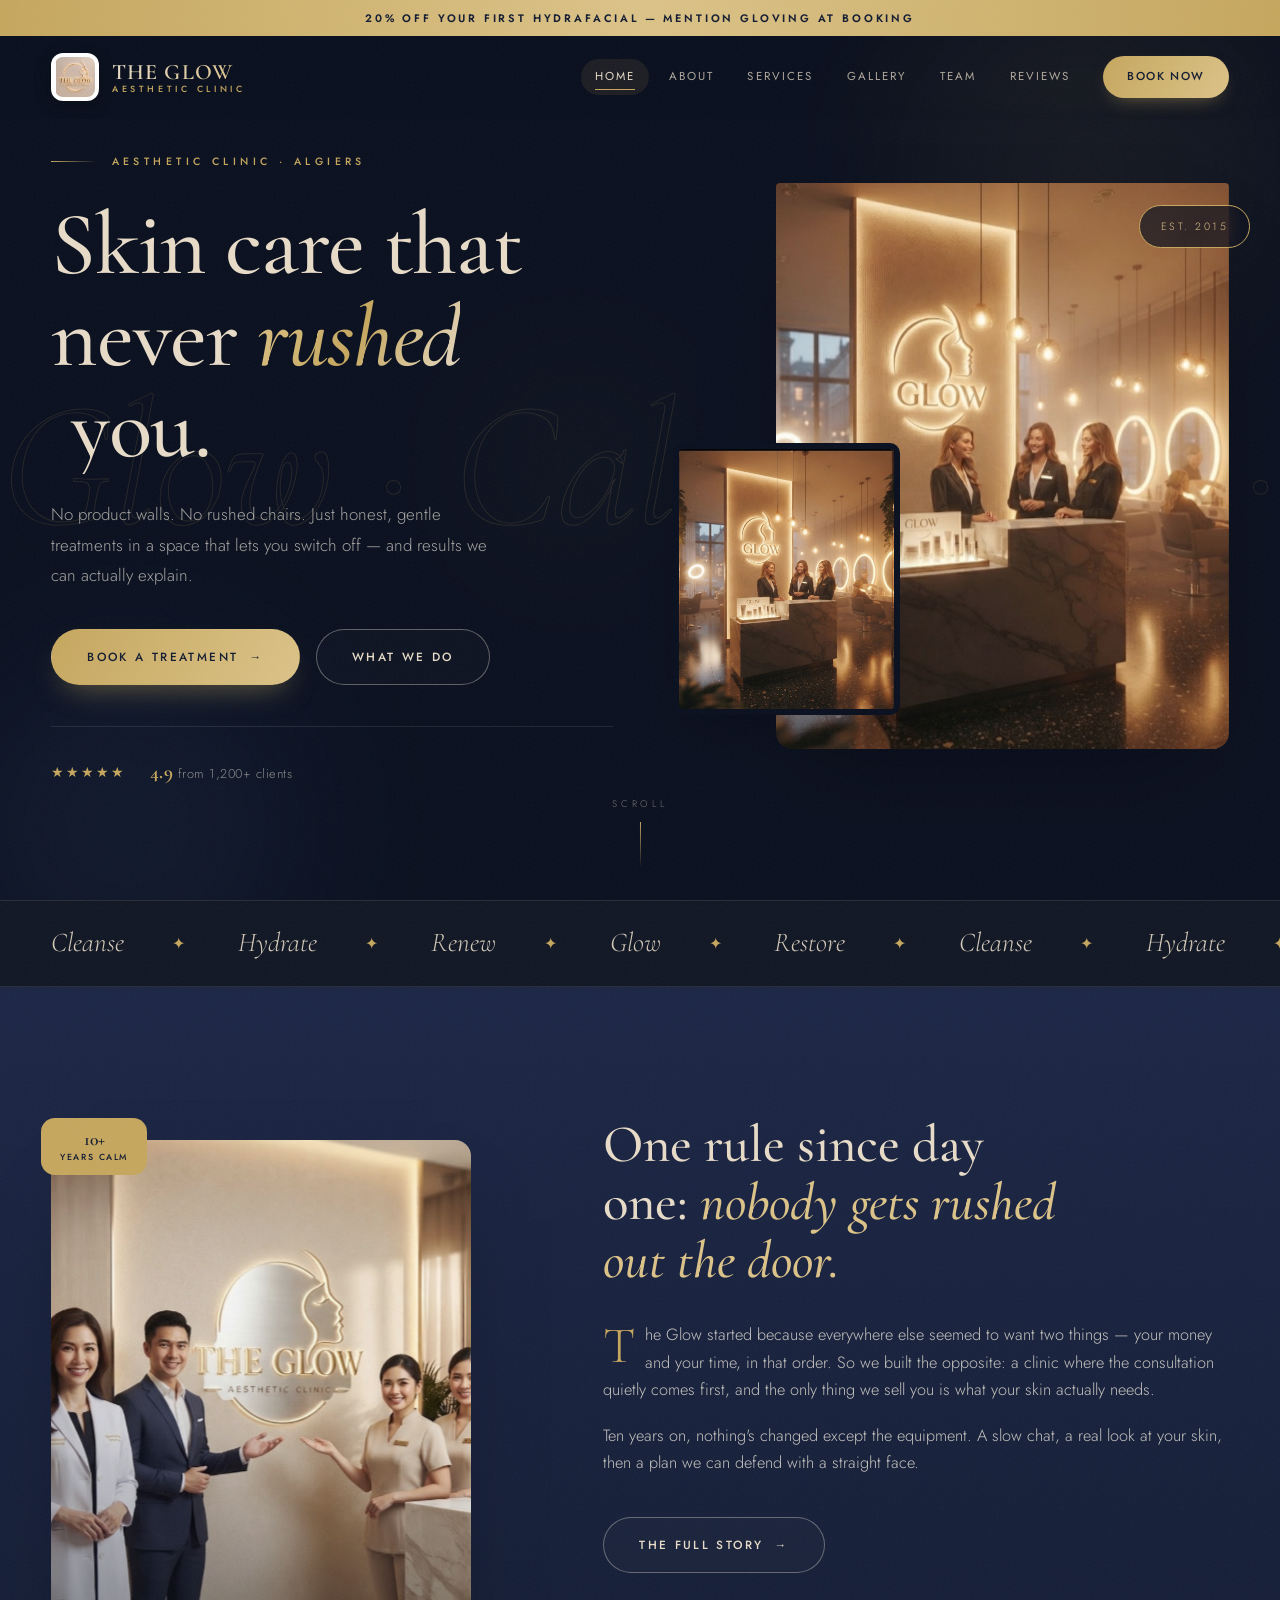
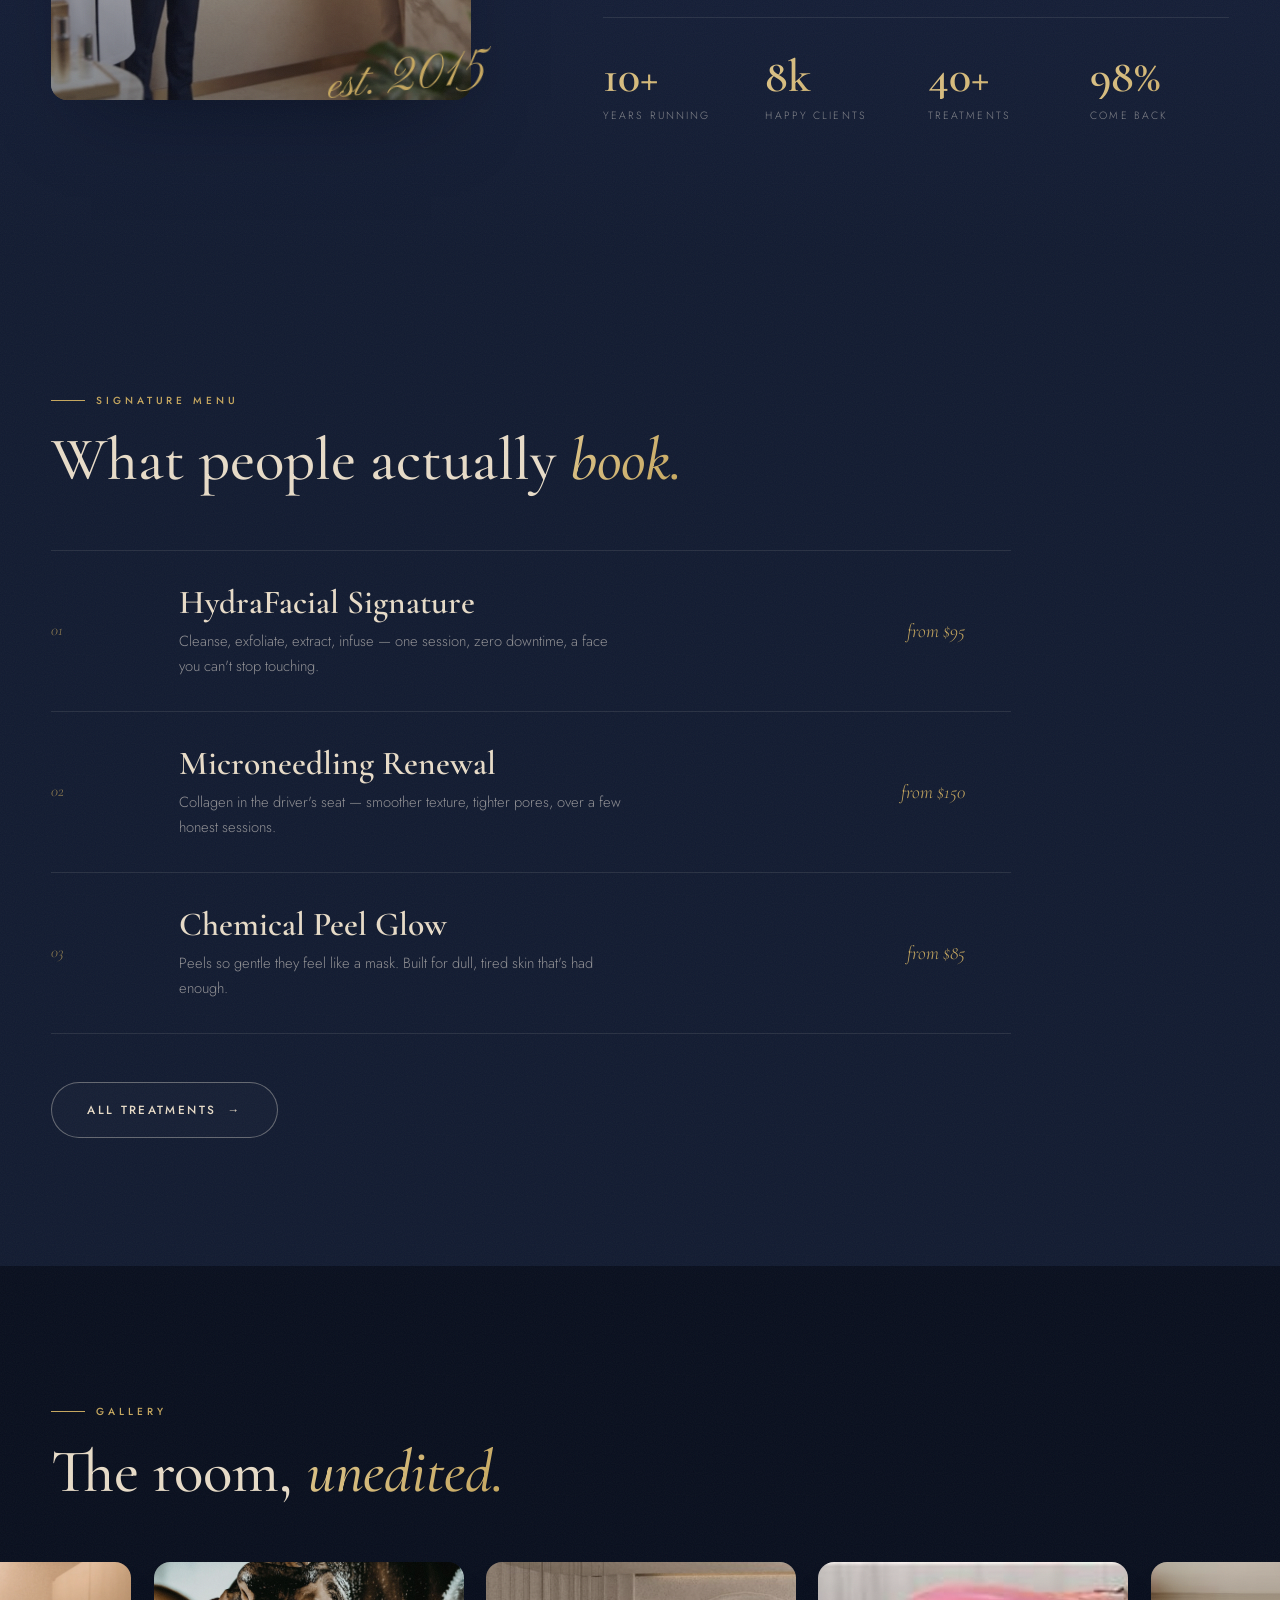
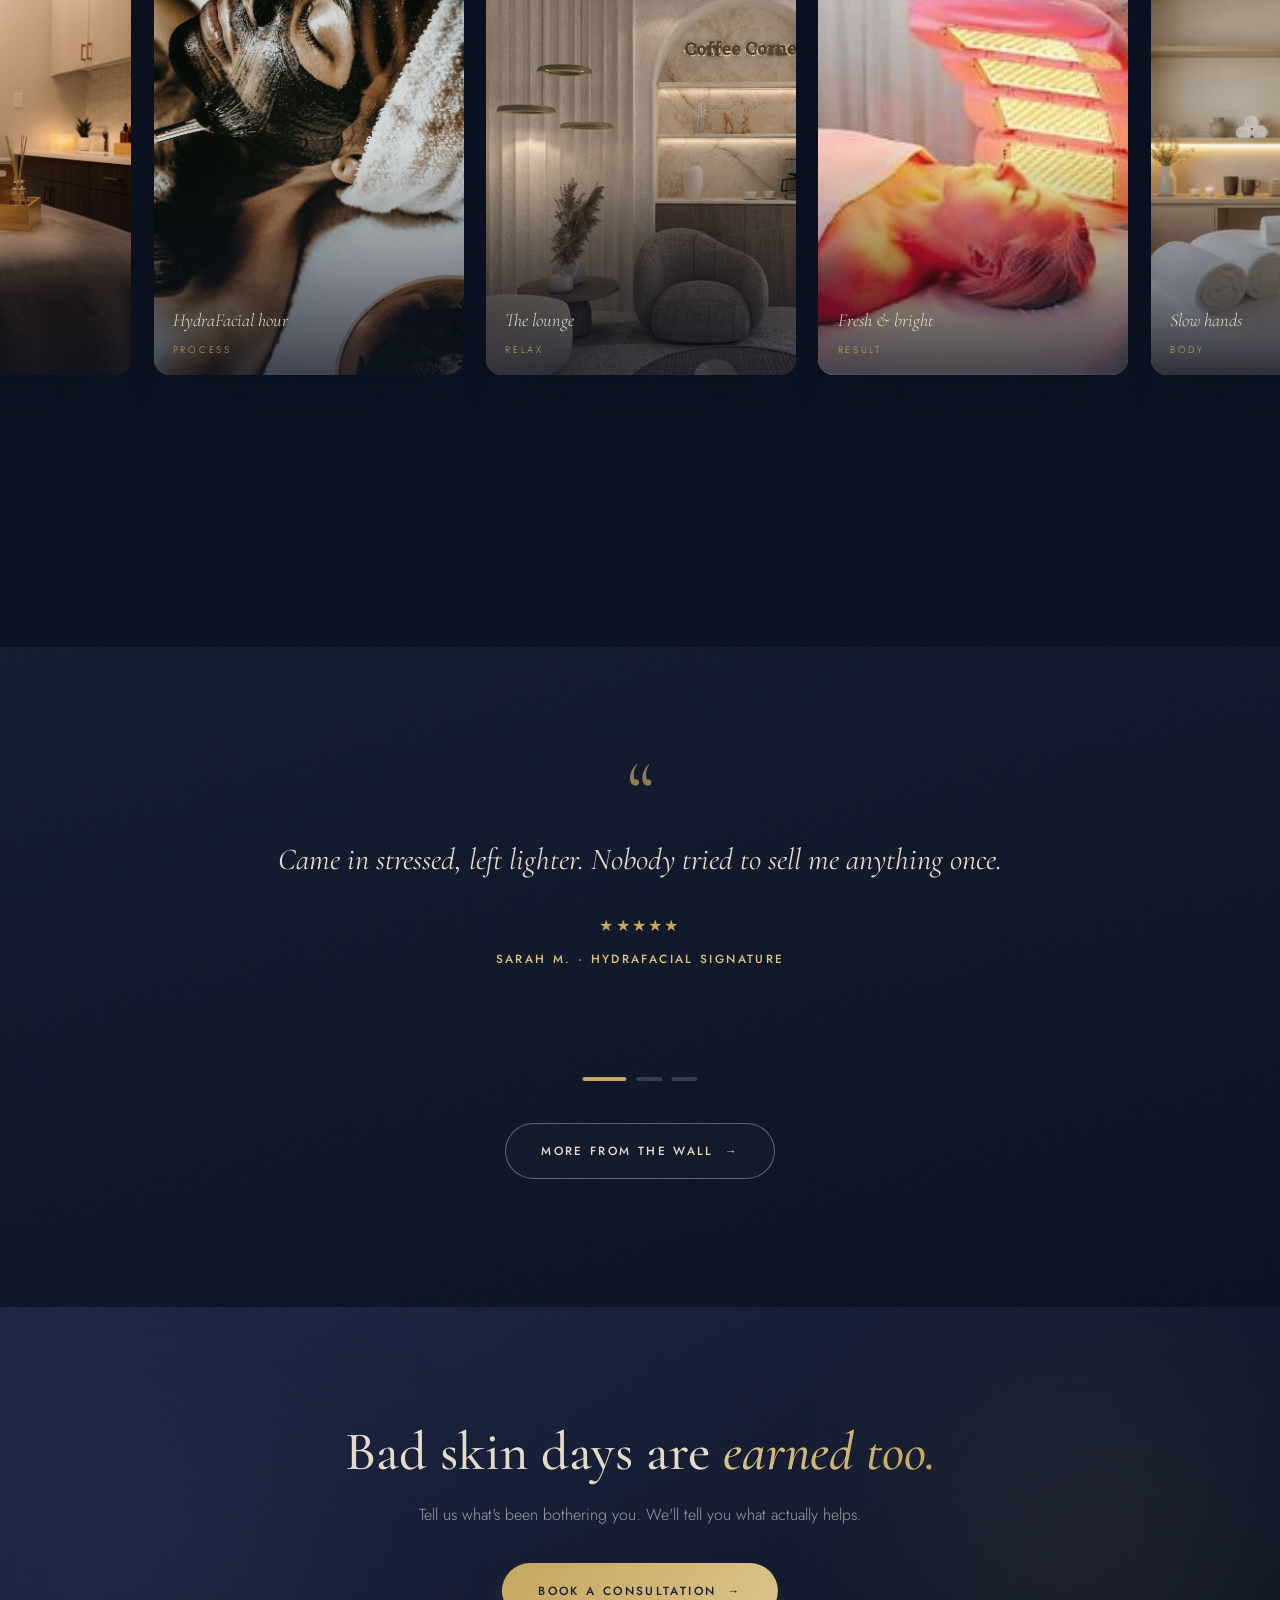
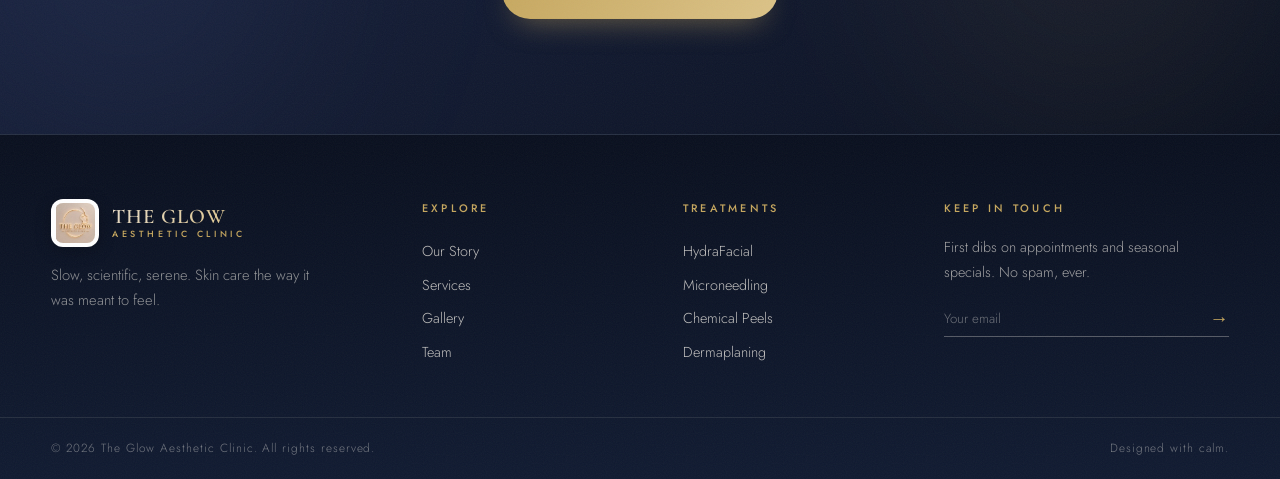
==== commit aa76e61e: "Point hero pair at the hired photo; city becomes Algiers end to end" ====
--- a/index.html
+++ b/index.html
@@ -63,7 +63,7 @@
 
       <div class="container hero-grid">
         <div class="hero-copy">
-          <p class="hero-overline">Aesthetic Clinic · Cairo</p>
+          <p class="hero-overline">Aesthetic Clinic · Algiers</p>
           <h1 class="hero-title">
             <span class="line"><span>Skin care that</span></span>
             <span class="line"><span>never&nbsp;<span class="rot-wrap"><span class="rot" id="rot" data-words="hurried,rushed,pushy,sold">hurried</span></span>&nbsp;you.</span></span>
@@ -84,7 +84,7 @@
             <img src="assets/gallery/f6df1545-d5c4-445c-b311-c9dea0aa0b4f.jpg" alt="Client relaxing during a facial at The Glow">
           </figure>
           <figure class="hero-accent">
-            <img src="assets/gallery/OIP%20(16).jpg" alt="Skincare tools and warm towels">
+            <img src="assets/gallery/f6df1545-d5c4-445c-b311-c9dea0aa0b4f.jpg" alt="Skincare tools and warm towels">
           </figure>
           <span class="hero-chip">Est. 2015</span>
         </div>
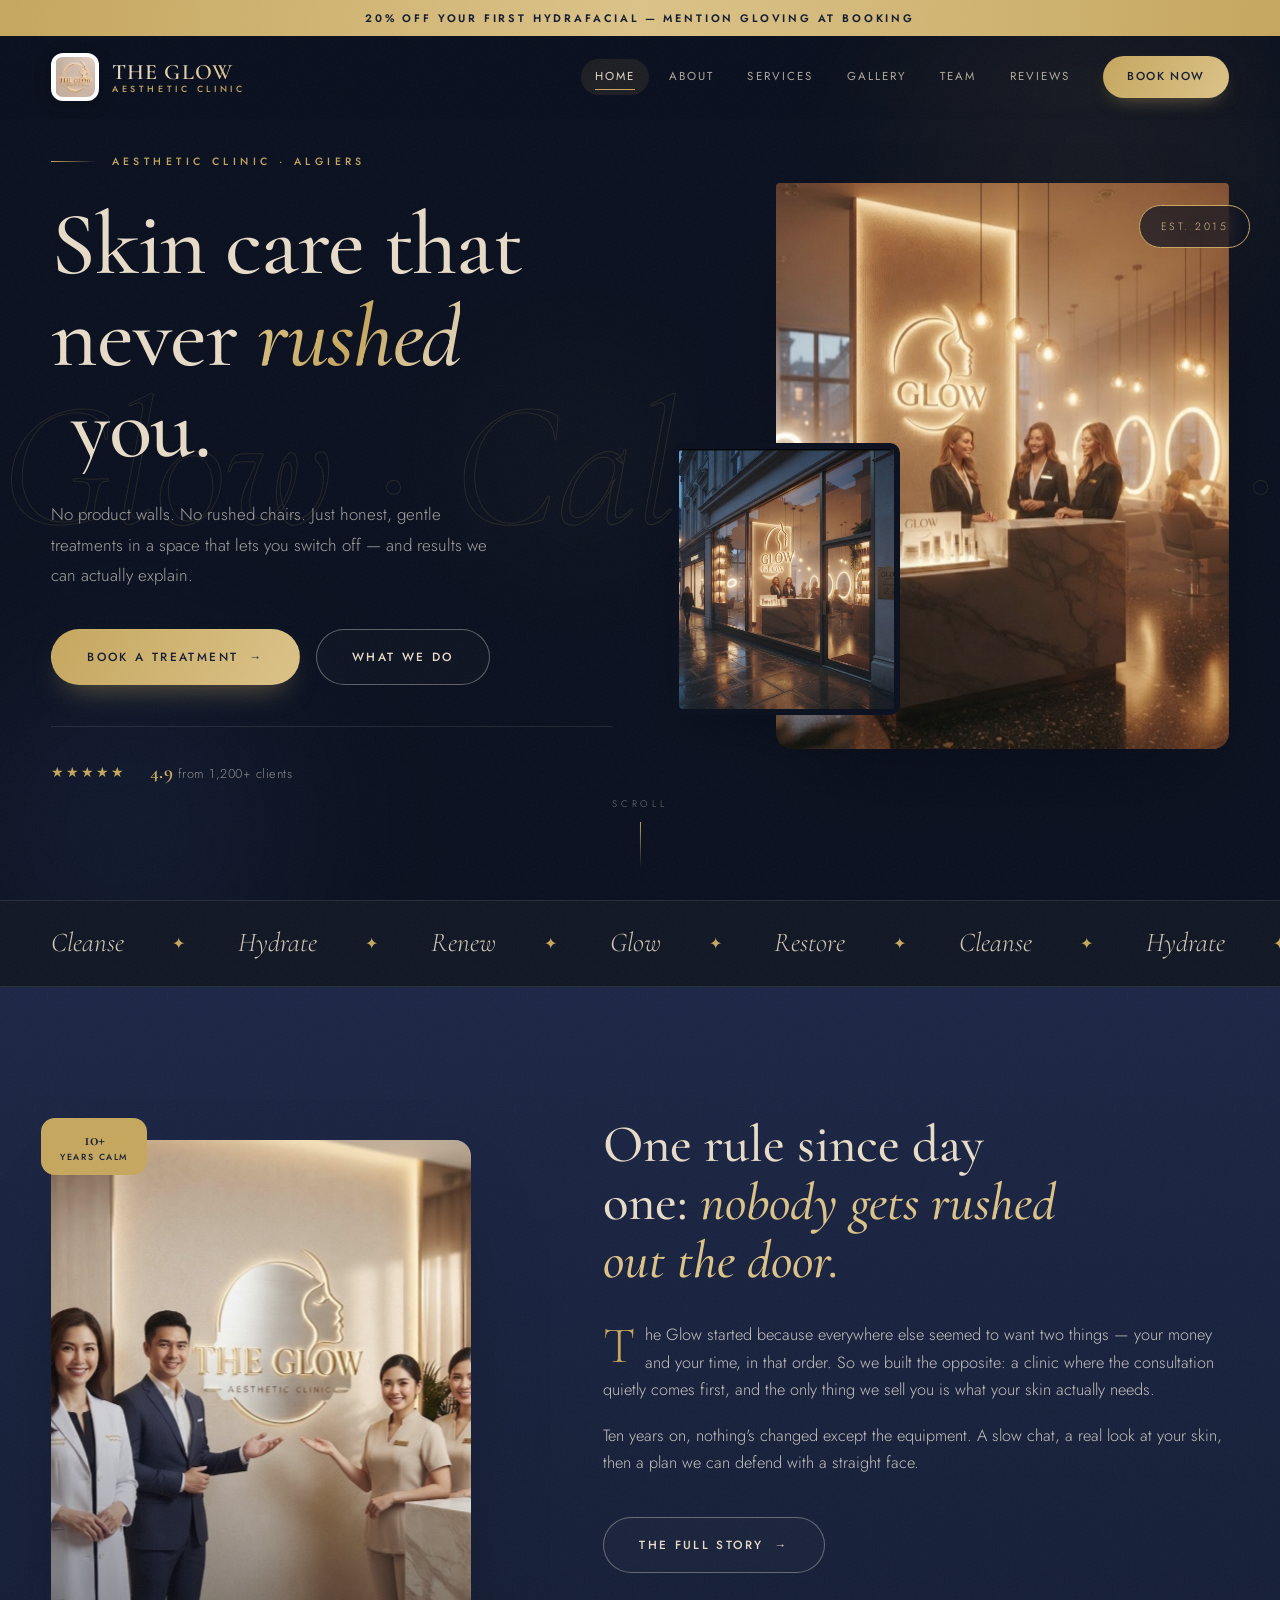
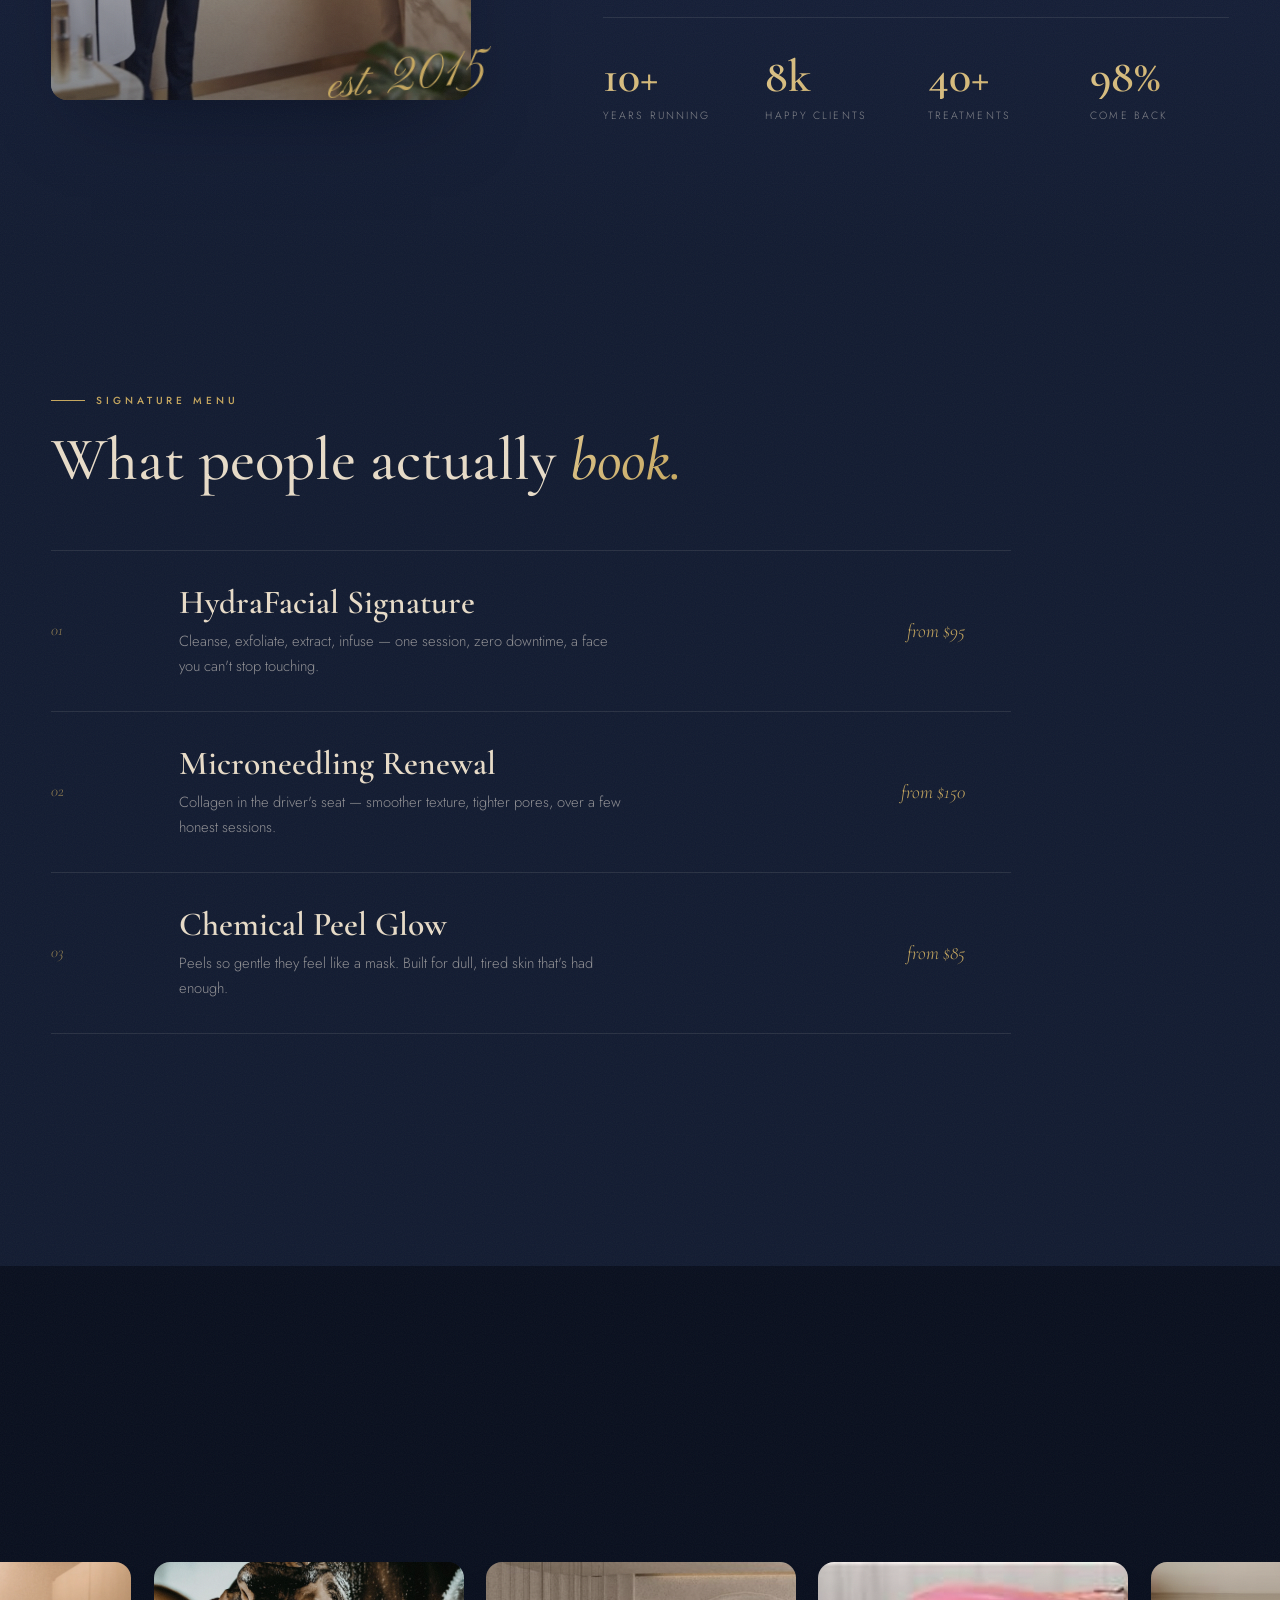
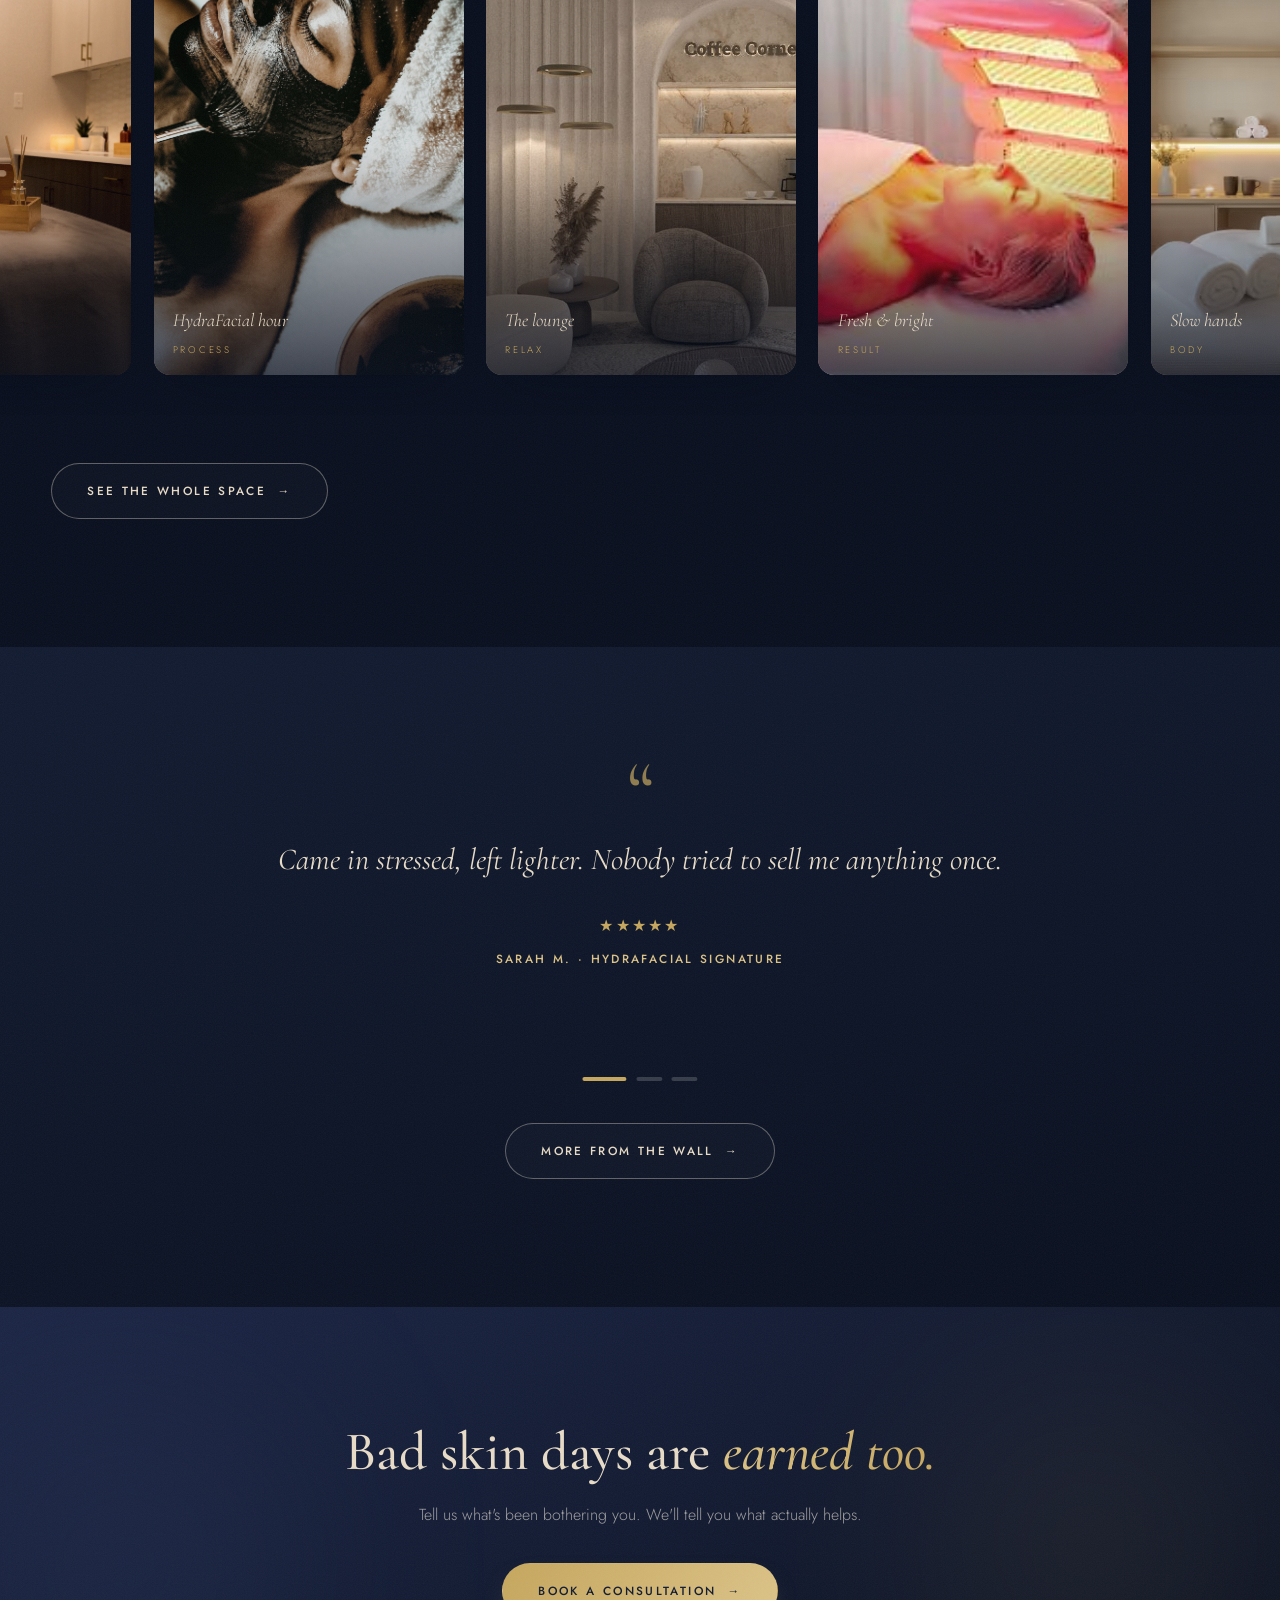
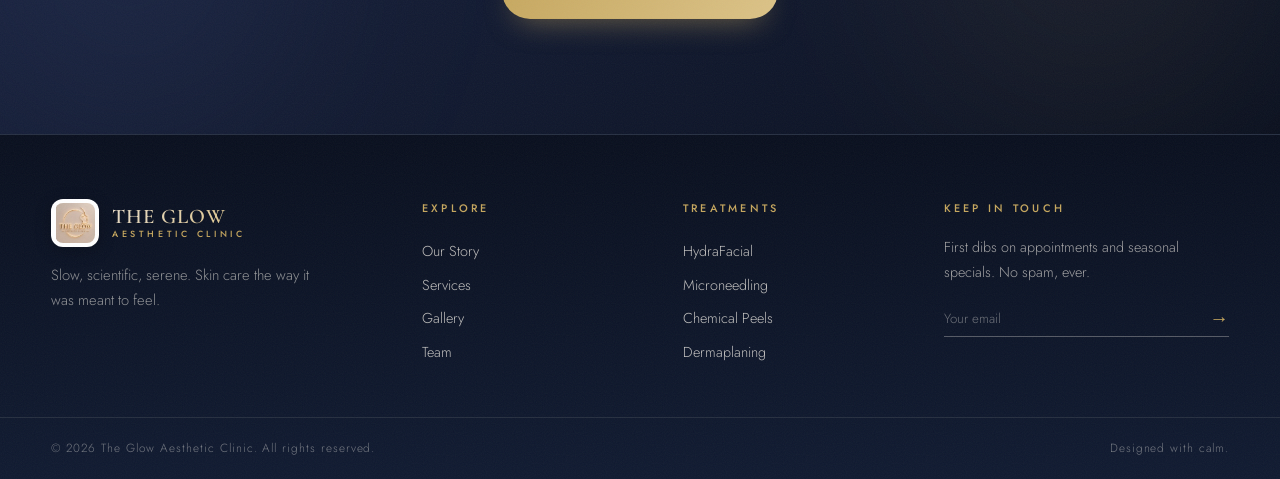
==== commit 40872325: "Point hero accent at hired photo; switch clinic to Algiers end to end" ====
--- a/index.html
+++ b/index.html
@@ -84,7 +84,7 @@
             <img src="assets/gallery/f6df1545-d5c4-445c-b311-c9dea0aa0b4f.jpg" alt="Client relaxing during a facial at The Glow">
           </figure>
           <figure class="hero-accent">
-            <img src="assets/gallery/f6df1545-d5c4-445c-b311-c9dea0aa0b4f.jpg" alt="Skincare tools and warm towels">
+            <img src="assets/gallery/89dd483f-93c5-4ccd-8726-ba7f0e4c0c3e.jpg" alt="Skincare tools and warm towels">
           </figure>
           <span class="hero-chip">Est. 2015</span>
         </div>
